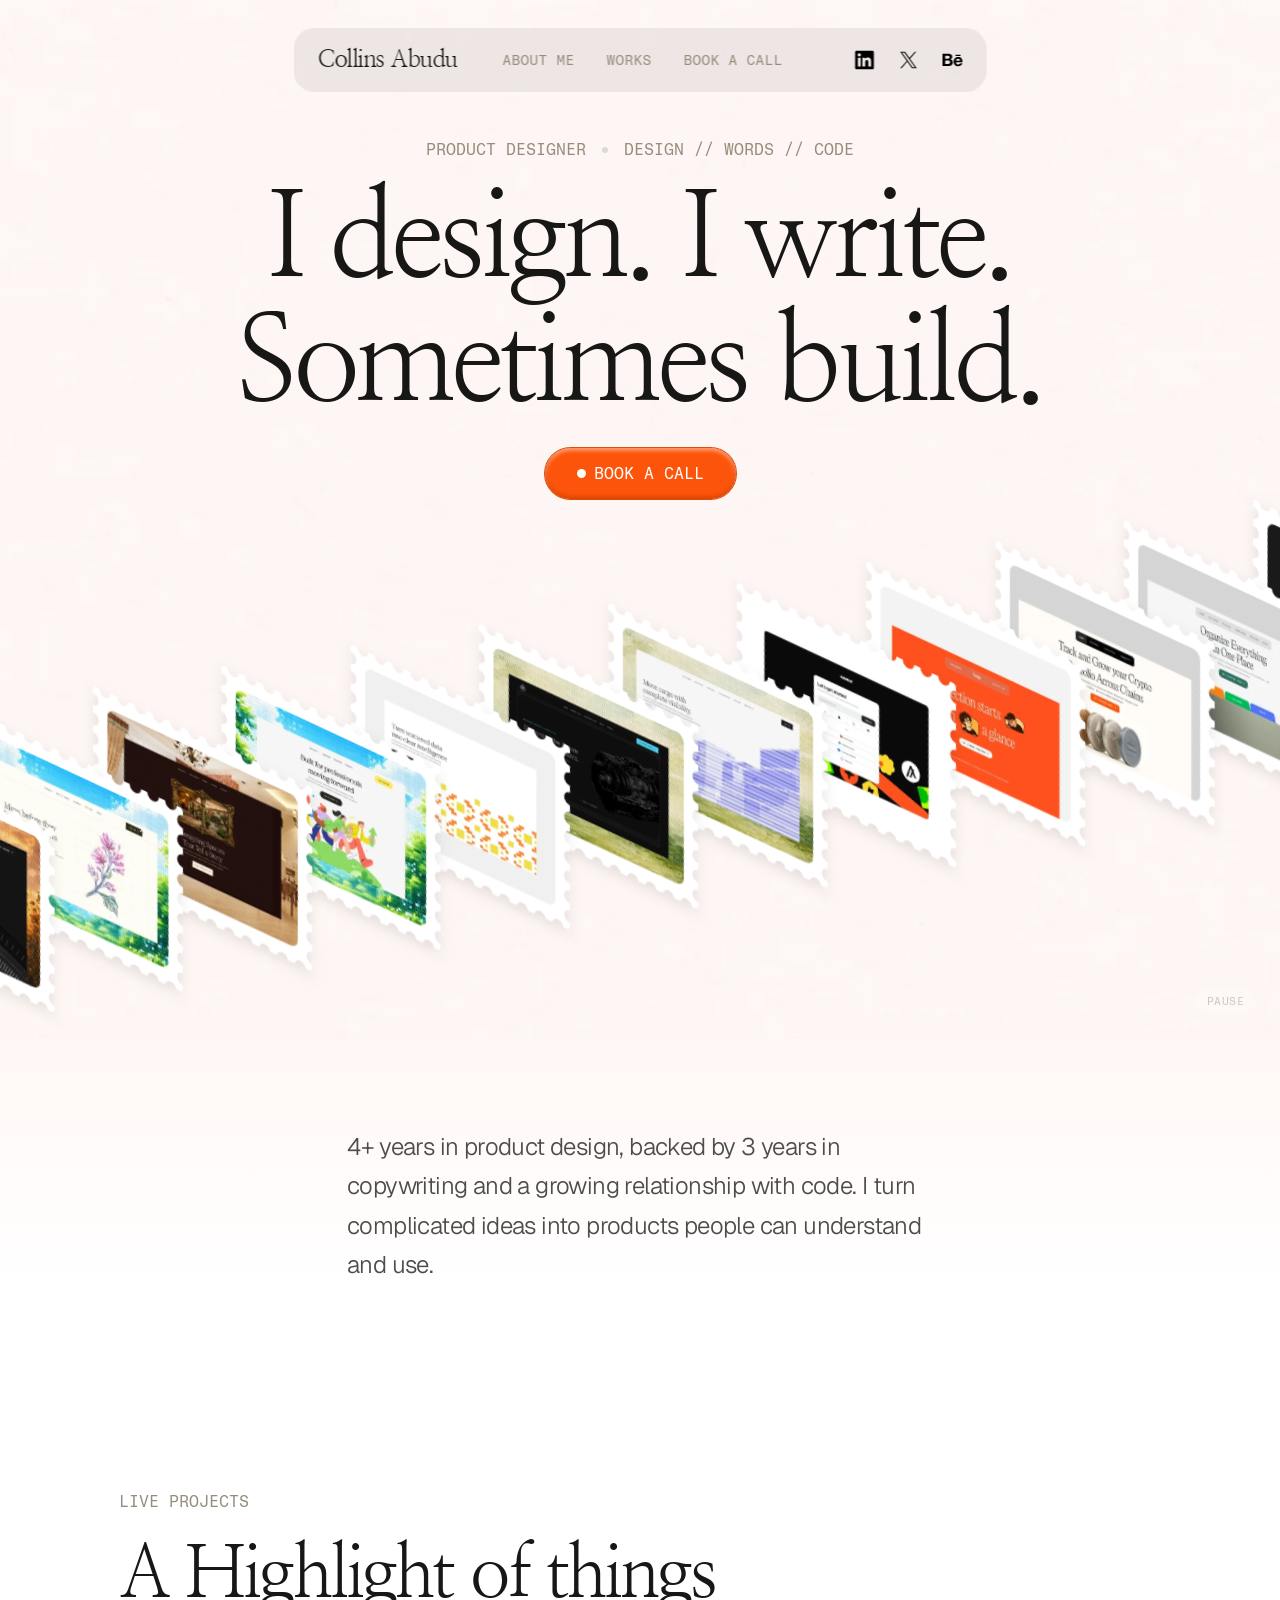
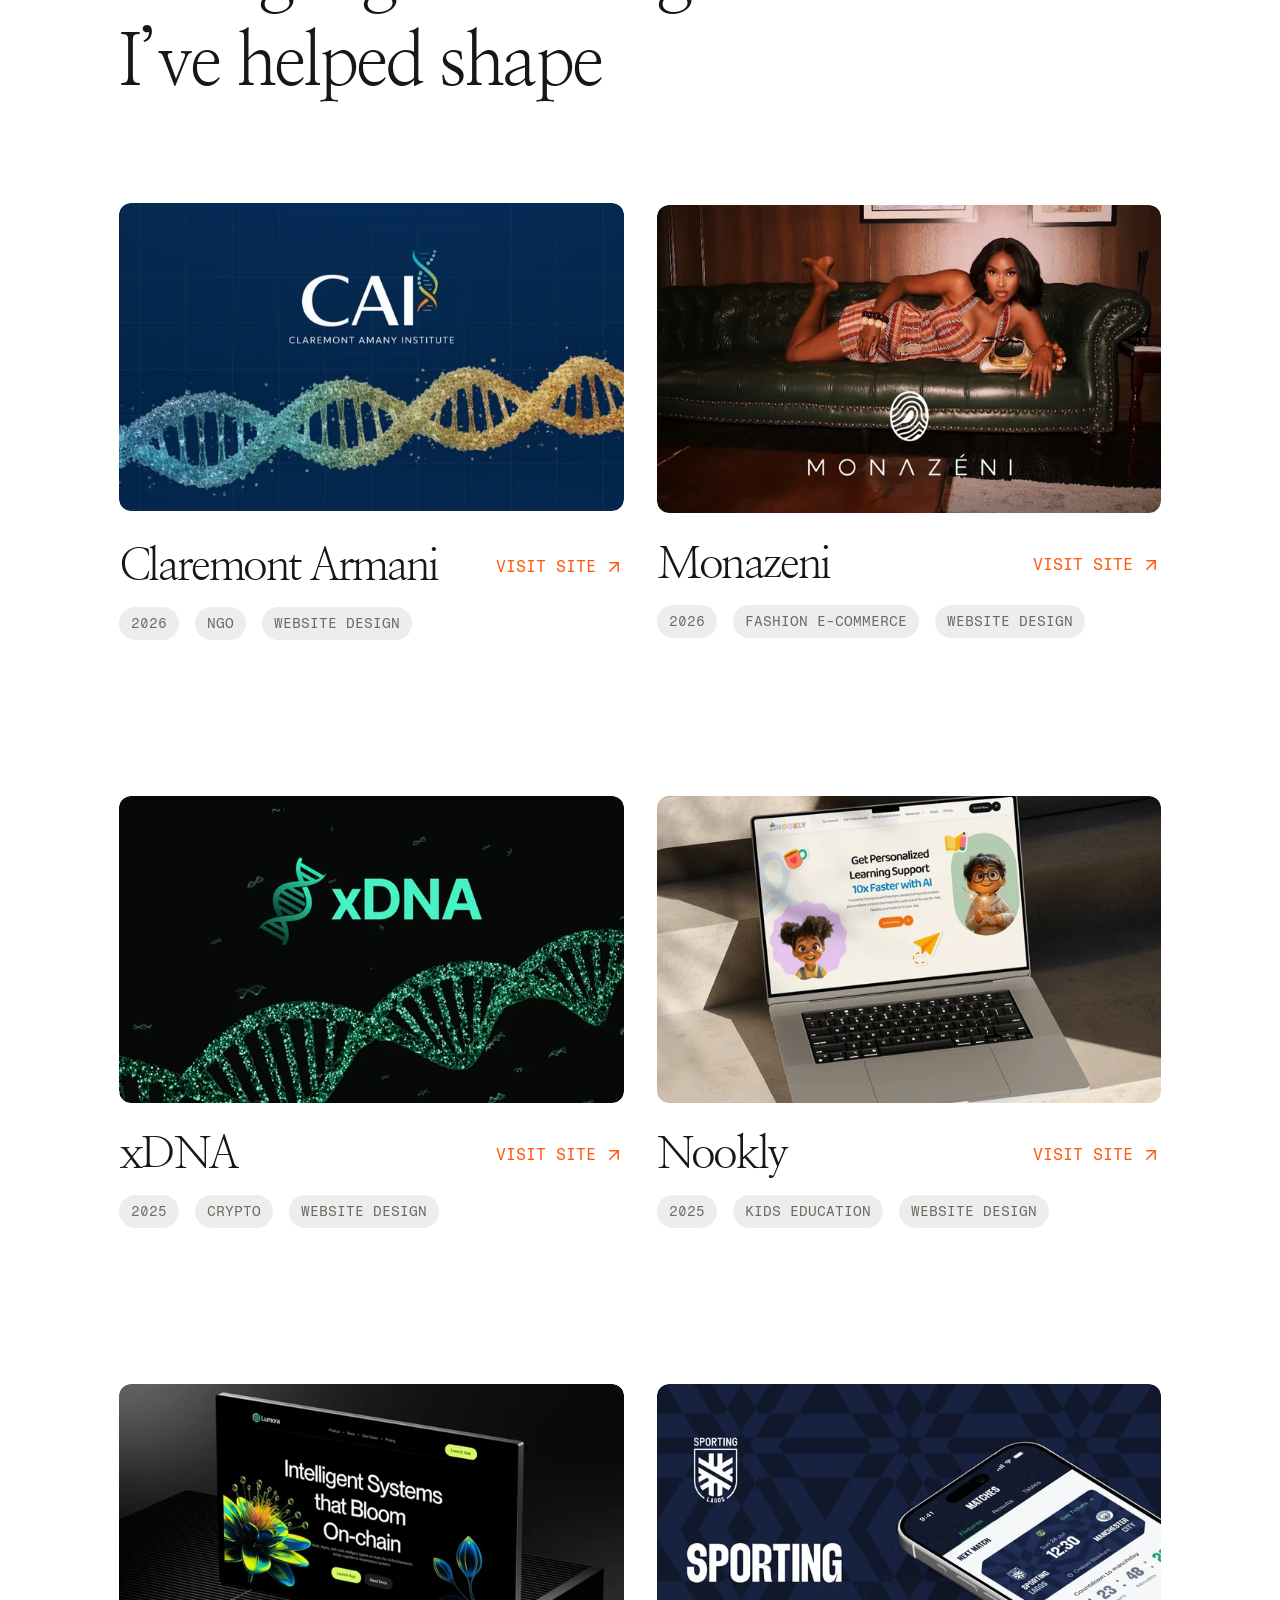
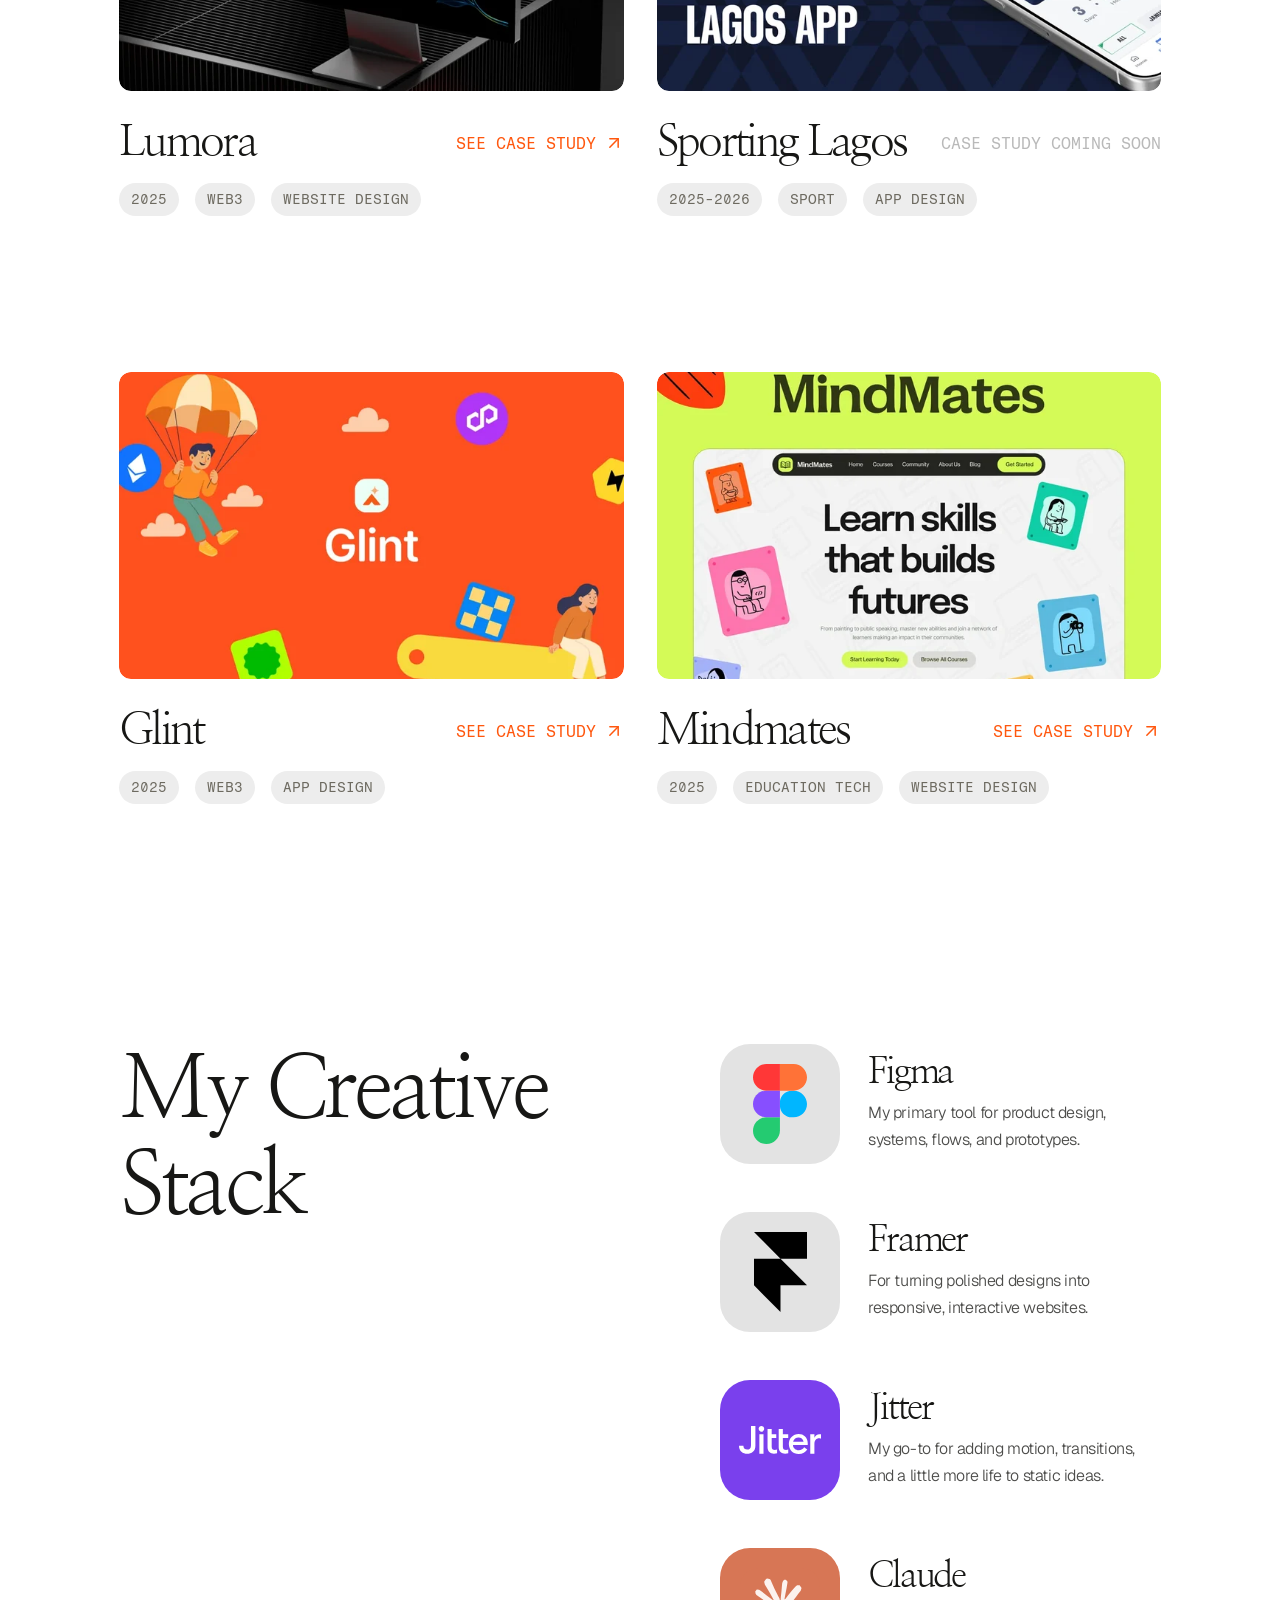
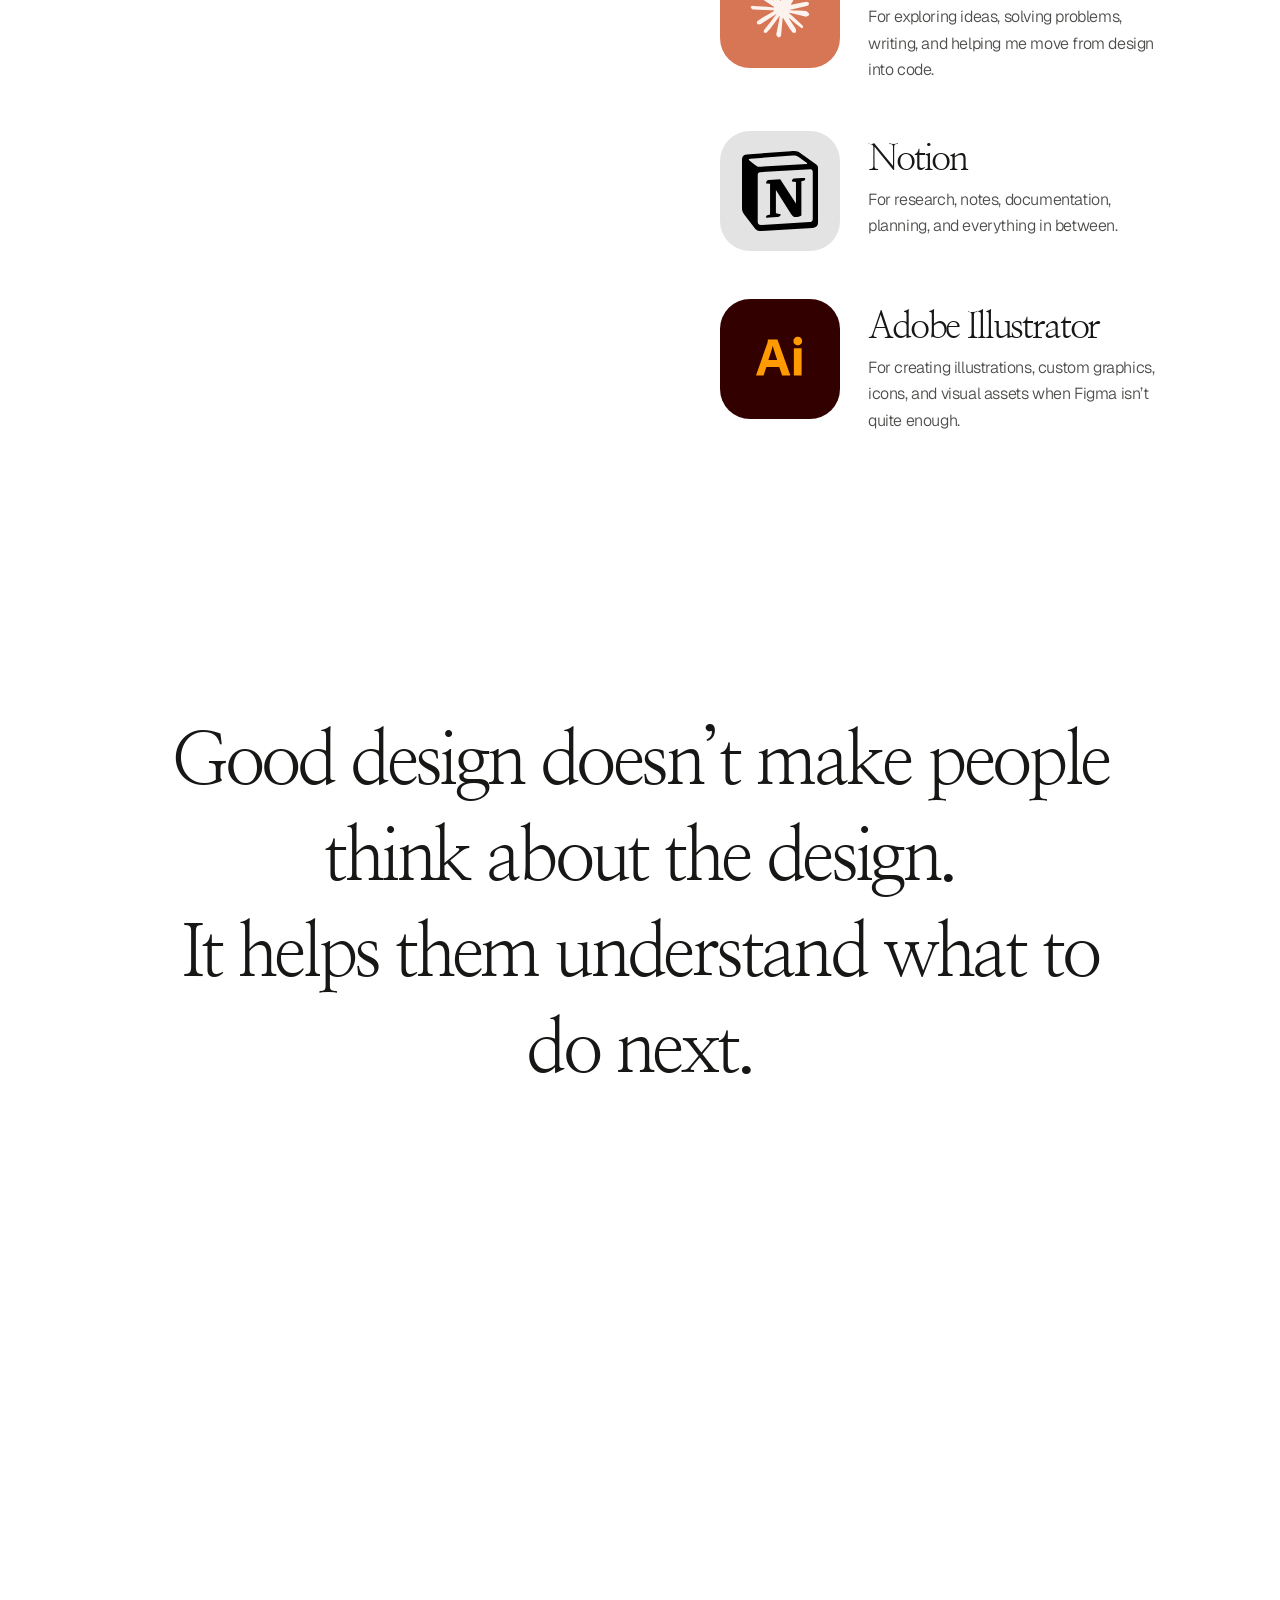
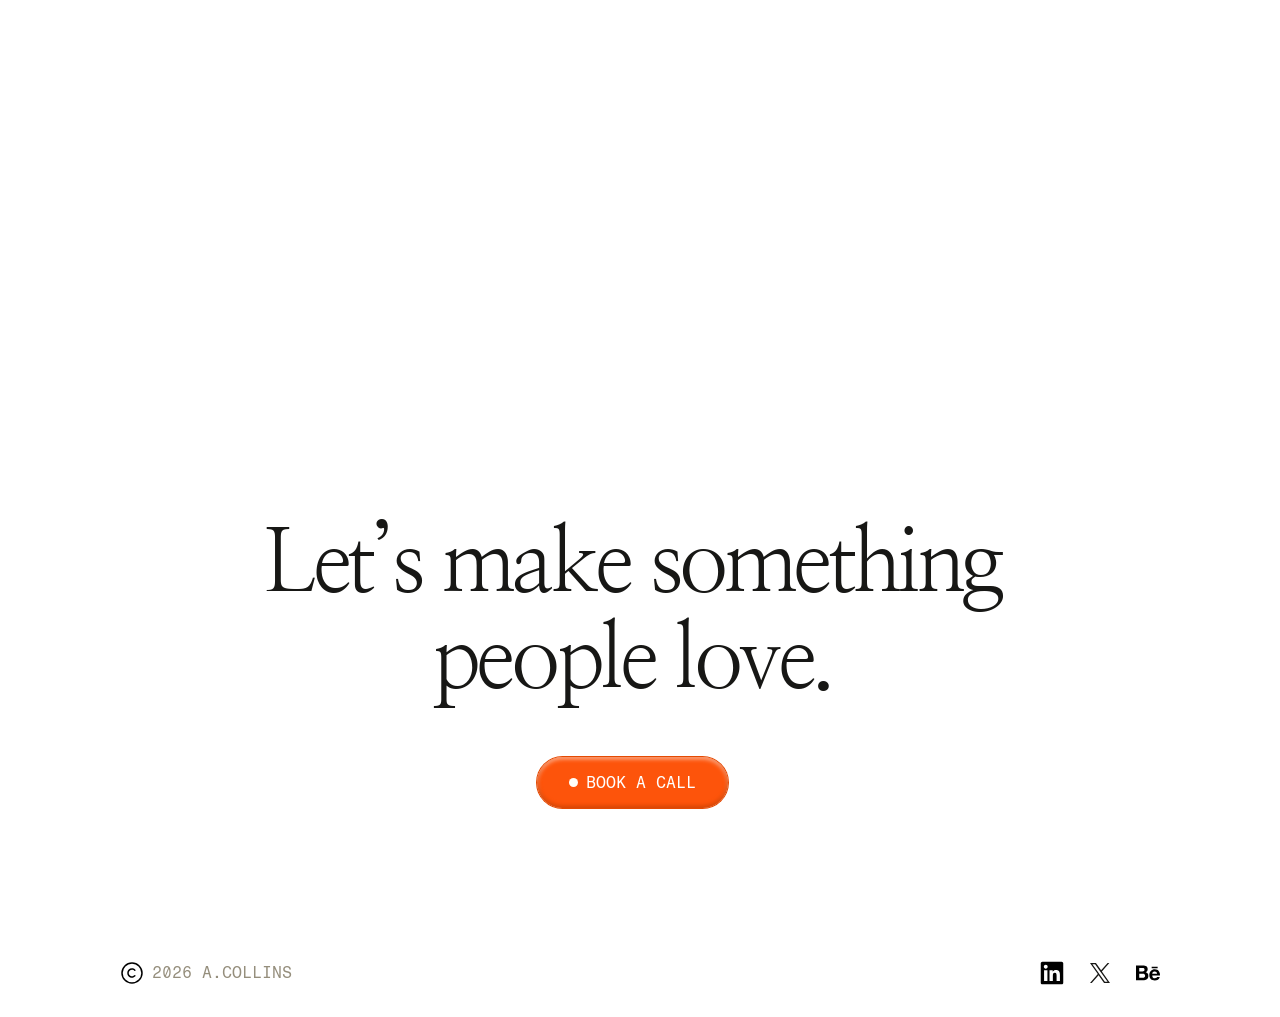
==== index.html @ 2fe9b70c "Cut mobile page weight and stop the booking modal being starved Phones were downloading desktop-reso" ====
<!DOCTYPE html>
<html lang="en">
<head>
<meta charset="UTF-8">
<meta name="viewport" content="width=device-width, initial-scale=1.0">
<title>Collins Abudu — Product Designer</title>
<link rel="preconnect" href="https://fonts.googleapis.com">
<link rel="preconnect" href="https://fonts.gstatic.com" crossorigin>
<link href="https://fonts.googleapis.com/css2?family=Fragment+Mono:ital@0;1&family=Geist:wght@100..900&family=Geist+Mono:wght@400&family=Nanum+Myeongjo:wght@400;700&display=swap" rel="stylesheet">
<!-- Arms the reveals before first paint, so tagged content is never shown
     and then hidden. Without this the page simply renders fully visible. -->
<script>if(!matchMedia('(prefers-reduced-motion: reduce)').matches)document.documentElement.classList.add('js-motion');</script>
<style>
/* ============================================================
   Design tokens
   ============================================================ */
:root {
  /* Colors */
  --color-page:            #fef5f3;
  --color-ink:             #171715;
  --color-muted:           #958e7c;
  --color-accent:          #fd540b;
  --color-accent-border:   #e44a03;
  --color-accent-shade:    #cf4100;
  --color-accent-tint:     #ffb898;
  --color-dot-muted:       #d9d9d9;
  --color-dot-light:       #fffef8;
  --color-on-accent:       #ffffff;
  --color-nav-surface:     rgba(221, 214, 214, 0.5);
  --color-body:            #4c4c4a;
  --color-surface:         #ffffff;
  --color-tile-neutral:    #e3e3e3;
  --color-tile-jitter:     #7a40ed;
  --color-tile-claude:     #d77655;
  --color-tile-illustrator:#330000;
  --color-note-blue:       #acd1ec;
  --color-note-orange:     #faa823;
  --color-note-cream:      #f8ebd8;
  --color-note-ink:        #062134;
  --color-tag:             #4c4c48;
  --color-rule:            rgba(255, 255, 255, 0.3);
  --color-link:            #ff570e;
  --color-pending:         #b9b9b9;
  --color-tag-surface:     #ededed;
  --color-tag-text:        #6d6a60;
  --gradient-statement:    linear-gradient(180deg, #fff7f5 0%, #ffffff 74.052%, #ffffff 100%);

  /* Typography */
  --font-display:  "Nanum Myeongjo", "Times New Roman", serif;
  --font-mono:     "Fragment Mono", "Courier New", monospace;
  --font-editorial: "PP Editorial New", "Nanum Myeongjo", "Times New Roman", serif;
  --font-sans:     "Geist", -apple-system, "Helvetica Neue", Arial, sans-serif;
  --font-sans-mono: "Geist Mono", "Courier New", monospace;

  --fs-display:   120px;
  --fs-brand:     24px;
  --fs-lead:      24px;
  --fs-section:   88px;
  --fs-quote:     72px;
  --fs-item:      36px;
  --fs-body:      16px;
  --fs-nav:       14px;

  --lh-display:   124px;
  --lh-lead:      1.64;
  --lh-section:   96px;
  --lh-quote:     96px;
  --lh-item:      56px;
  --ls-display:   -4.8px;
  --ls-brand:     -0.48px;
  --ls-lead:      -0.6px;
  --ls-section:   -4.4px;
  --ls-quote:     -3.6px;
  --ls-item:      -2.16px;
  --ls-desc:      -0.4px;

  /* Spacing */
  --space-1:   6px;
  --space-2:   8px;
  --space-3:   16px;
  --space-4:   20px;
  --space-5:   24px;
  --space-6:   28px;
  --space-7:   32px;
  --space-8:   72px;
  --space-9:   140px;

  /* Radii */
  --radius-nav:        21px;
  --radius-pill:       44px;
  --radius-pill-inner: 41px;

  /* Shadows */
  --shadow-cta: inset 0 -2px 4px 0 var(--color-accent-shade),
                inset 0 2px 4px 0 var(--color-accent-tint);

  /* Layout */
  --frame-width: 1440px;
  --nav-pad-x: var(--space-5);
}

/* ============================================================
   Base
   ============================================================ */
*,
*::before,
*::after { box-sizing: border-box; }

html { -webkit-text-size-adjust: 100%; }

body {
  margin: 0;
  background-color: var(--color-page);
  color: var(--color-ink);
  font-family: var(--font-mono);
  -webkit-font-smoothing: antialiased;
  -moz-osx-font-smoothing: grayscale;
}

img { display: block; max-width: 100%; }

a { color: inherit; text-decoration: none; }

/* ============================================================
   Block: page
   ============================================================ */
.page {
  position: relative;
  width: 100%;
  max-width: var(--frame-width);
  margin: 0 auto;
  /* clip, not hidden: `hidden` would make this a scroll container and break
     position:sticky for the pinned notes sequence inside it. */
  overflow-x: clip;
}

/* ============================================================
   Block: navbar
   ============================================================ */
.navbar {
  position: fixed;
  top: var(--space-6);
  left: 50%;
  transform: translateX(-50%);
  z-index: 10;
  display: flex;
  align-items: center;
  justify-content: flex-end;
  gap: var(--space-8);
  width: calc(100% - 48px);
  max-width: 693px;
  min-height: 64px;
  padding: var(--space-4) var(--nav-pad-x);
  border-radius: var(--radius-nav);
  background-color: var(--color-nav-surface);
  -webkit-backdrop-filter: blur(2px);
  backdrop-filter: blur(2px);
}

/* The wrapper only groups the links and socials for the mobile panel —
   on desktop its children sit directly on the navbar's flex row. */
.navbar__menu { display: contents; }

.navbar__brand {
  position: absolute;
  top: 50%;
  left: var(--nav-pad-x);
  transform: translateY(-50%);
  font-family: var(--font-editorial);
  font-weight: 200;
  font-size: var(--fs-brand);
  line-height: 1;
  letter-spacing: var(--ls-brand);
  color: var(--color-ink);
  text-align: center;
}

.navbar__toggle {
  display: none;
  width: 40px;
  height: 40px;
  padding: 10px;
  border: 0;
  border-radius: 10px;
  background: transparent;
  cursor: pointer;
}

.navbar__toggle-bar {
  display: block;
  width: 20px;
  height: 1.5px;
  margin: 0 auto;
  background-color: var(--color-ink);
  transition: transform 0.3s ease, opacity 0.3s ease;
}

.navbar__toggle-bar + .navbar__toggle-bar { margin-top: 5px; }

.navbar__toggle[aria-expanded="true"] .navbar__toggle-bar:nth-child(1) {
  transform: translateY(6.5px) rotate(45deg);
}
.navbar__toggle[aria-expanded="true"] .navbar__toggle-bar:nth-child(2) {
  opacity: 0;
}
.navbar__toggle[aria-expanded="true"] .navbar__toggle-bar:nth-child(3) {
  transform: translateY(-6.5px) rotate(-45deg);
}

.navbar__nav {
  display: flex;
  align-items: center;
  gap: var(--space-7);
}

.navbar__link {
  font-family: var(--font-mono);
  font-weight: 400;
  font-size: var(--fs-nav);
  line-height: normal;
  color: var(--color-muted);
  white-space: nowrap;
}

.navbar__social {
  display: flex;
  align-items: center;
  gap: var(--space-5);
}

.navbar__social-icon {
  width: 20px;
  height: 20px;
}

/* ============================================================
   Block: hero
   ============================================================ */
.hero {
  position: relative;
  display: flex;
  flex-direction: column;
  align-items: center;
  padding: var(--space-9) 0 7px;
  overflow: hidden;
}

.hero__backdrop {
  position: absolute;
  inset: 0;
  width: 100%;
  height: 100%;
  object-fit: cover;
  pointer-events: none;
  user-select: none;
}

.hero__content {
  position: relative;
  z-index: 1;
  display: flex;
  flex-direction: column;
  align-items: center;
  gap: var(--space-4);
  width: 100%;
}

.hero__intro {
  display: flex;
  flex-direction: column;
  align-items: center;
  gap: var(--space-4);
  width: 100%;
}

.hero__eyebrow {
  display: flex;
  align-items: center;
  justify-content: center;
  gap: var(--space-3);
  width: 100%;
}

.hero__eyebrow-text {
  font-family: var(--font-mono);
  font-weight: 400;
  font-size: var(--fs-body);
  line-height: normal;
  color: var(--color-muted);
  white-space: nowrap;
}

.hero__eyebrow-dot {
  flex-shrink: 0;
  width: var(--space-1);
  height: var(--space-1);
  border-radius: 50%;
  background-color: var(--color-dot-muted);
}

.hero__title {
  margin: 0;
  max-width: 1036px;
  width: 100%;
  font-family: var(--font-display);
  font-weight: 400;
  font-size: var(--fs-display);
  line-height: var(--lh-display);
  letter-spacing: var(--ls-display);
  color: var(--color-ink);
  text-align: center;
}

/* ============================================================
   Block: cta
   ============================================================ */
/* Figma draws the stroke inside the frame bounds, so an inset ring is used
   instead of a border, which would add 2px to the button's width and height. */
.cta {
  display: inline-flex;
  flex-direction: column;
  align-items: flex-start;
  padding: 1px;
  border-radius: var(--radius-pill);
  box-shadow: inset 0 0 0 1px var(--color-accent-border);
}

.cta__inner {
  position: relative;
  display: flex;
  align-items: center;
  justify-content: center;
  gap: var(--space-2);
  padding: var(--space-3) var(--space-7);
  border-radius: var(--radius-pill-inner);
  background-color: var(--color-accent);
  box-shadow: var(--shadow-cta);
}

.cta__dot {
  flex-shrink: 0;
  width: 9px;
  height: 9px;
  border-radius: 50%;
  background-color: var(--color-dot-light);
}

.cta__label {
  font-family: var(--font-mono);
  font-weight: 400;
  font-size: var(--fs-body);
  line-height: normal;
  color: var(--color-on-accent);
  white-space: nowrap;
}

/* ============================================================
   Block: reel (angled infinite artwork carousel)

   Transforms are split across nested elements so they never overwrite
   one another: stage holds the row angle, track holds the scroll
   position, item holds the resting perspective, art holds hover.
   ============================================================ */
/* Sized in container units so the row keeps the same proportions at every
   width, the way the collage it replaces did. The height covers the item,
   the vertical spread the row angle adds, and the hover lift. */
.reel {
  --reel-w: 18.9cqw;      /* stamp width */
  --reel-pitch: 10.2cqw;  /* step between items: 0.597 of rendered width, as in the design */

  /* Row axis and item pose are measured from the Figma collage, and are
     deliberately opposed: the row climbs to the right while each item's
     surface slants down to the right. */
  --reel-tilt: -9.14deg;  /* row axis: mean step 149.22 x -24.00 */
  --reel-slant: 25.02deg; /* item rotation, from the Figma transform */
  --reel-skew: 25.02deg;
  --reel-squash: 0.91;
  --reel-lift: 1.67cqw;
  --reel-headroom: 4.9cqw;

  container-type: inline-size;
  position: relative;
  z-index: 1;
  width: 100%;
  /* The row fills its 41.56cqw band exactly, as in the design, so the box is
     extended upward into the empty gap above and pulled back by the same
     amount. That buys headroom for the hover lift without moving the row,
     changing the hero's height, or clipping the artwork. */
  height: calc(41.56cqw + var(--reel-headroom));
  margin-top: calc(-1 * var(--reel-headroom));
  overflow: hidden;
  /* That negative margin pulls the reel's box up over the CTA above it.
     The extended strip is empty, so the reel itself must not swallow
     clicks — only the cards and the pause control take pointer events. */
  pointer-events: none;
}

.reel__item,
.reel__toggle { pointer-events: auto; }

.reel__stage {
  position: absolute;
  top: 50%;
  left: 0;
  width: 100%;
  /* Biased up a little: the hover lift only travels upward, so the spare
     room is worth more above the row than below it. */
  transform: translateY(calc(-50% + 1.9cqw)) rotate(var(--reel-tilt));
}

.reel__track {
  display: flex;
  align-items: center;
  width: max-content;
  will-change: transform;
}

/* The item is the untransformed hover target and layout box, so the pose
   below never fights the track's movement or the row's angle. */
.reel__item {
  flex: none;
  width: var(--reel-w);
  margin-right: calc(var(--reel-pitch) - var(--reel-w));
}

/* Cards sit on a shelf viewed at an angle: the lower-left card is nearest,
   each one further up-right sits behind it. Painting order runs the opposite
   way to DOM order, so the depth is assigned as descending z-index in
   layout() — including on the cloned sequences, which keeps the order
   correct across the loop boundary. Hover must not disturb it. */

.reel__art {
  /* The row's angle is cancelled first, so the item's own slant is applied
     in screen space and stays independent of the row's direction. */
  --art-pose:
    rotate(calc(var(--reel-slant) - var(--reel-tilt)))
    skewX(var(--reel-skew))
    scaleY(var(--reel-squash));

  position: relative;
  width: 100%;
  aspect-ratio: 420 / 318;
  transform: var(--art-pose);
  /* drop-shadow, not box-shadow: it follows the stamp's scalloped alpha
     instead of boxing it off. The offset is given in the card's own space,
     which the pose maps to very nearly straight down on screen. */
  filter: drop-shadow(0 5px 7px rgba(23, 23, 21, 0.11));
  transition: transform 300ms cubic-bezier(0.22, 0.61, 0.36, 1);
}

/* Hover raises the card straight out of its slot: vertical translation only,
   applied outside the pose so size and angle are untouched. The vector is
   pre-rotated by the row angle (sin/cos of 9.14 degrees) so "up" is screen-up
   rather than diagonally along the card's own axis. */
.reel__item:hover .reel__art {
  transform:
    translate(calc(var(--reel-lift) * 0.1588), calc(var(--reel-lift) * -0.9873))
    var(--art-pose);
}

.reel__frame {
  position: absolute;
  inset: 0;
  width: 100%;
  height: 100%;
}

.reel__photo {
  position: absolute;
  left: 6.667%;    /* 28 / 420 */
  top: 8.805%;     /* 28 / 318 */
  width: 86.667%;  /* 364 / 420 */
  height: 82.390%; /* 262 / 318 */
  object-fit: cover;
  border-radius: 8px;
}

.reel__toggle {
  position: absolute;
  right: 24px;
  bottom: 18px;
  z-index: 3;
  padding: 6px 12px;
  border: 0;
  border-radius: var(--radius-pill);
  background-color: rgba(255, 255, 255, 0.55);
  -webkit-backdrop-filter: blur(4px);
  backdrop-filter: blur(4px);
  font-family: var(--font-mono);
  font-size: 11px;
  letter-spacing: 0.04em;
  color: var(--color-muted);
  cursor: pointer;
  opacity: 0.45;
  transition: opacity 200ms ease;
}

.reel__toggle:hover,
.reel__toggle:focus-visible { opacity: 1; }

@media (prefers-reduced-motion: reduce) {
  .reel__art { transition: none; }
  .reel__toggle { display: none; }
}

/* ============================================================
   Block: statement
   ============================================================ */
.statement {
  display: flex;
  align-items: center;
  justify-content: center;
  padding: 88px 120px;
  background: var(--gradient-statement);
}

.statement__text {
  margin: 0;
  flex: 1 0 0;
  min-width: 0;
  max-width: 586px;
  font-family: var(--font-sans);
  font-weight: 325;
  font-size: var(--fs-lead);
  line-height: var(--lh-lead);
  letter-spacing: var(--ls-lead);
  color: var(--color-body);
}

/* ============================================================
   Block: projects
   ============================================================ */
.projects {
  display: flex;
  flex-direction: column;
  align-items: flex-start;
  gap: 96px;
  padding: 120px 119px;
  background-color: var(--color-surface);
}

.projects__header {
  display: flex;
  flex-direction: column;
  align-items: flex-start;
  gap: 20px;
  width: 100%;
}

.projects__eyebrow {
  margin: 0;
  font-family: var(--font-mono);
  font-weight: 400;
  font-size: 16px;
  line-height: normal;
  color: var(--color-muted);
}

.projects__title {
  width: 617px;
  max-width: 100%;
  margin: 0;
  font-family: var(--font-display);
  font-weight: 400;
  font-size: 72px;
  line-height: 88px;
  letter-spacing: -2.88px;
  color: var(--color-ink);
}

.projects__grid {
  display: flex;
  flex-direction: column;
  gap: 156px;
  width: 100%;
}

.projects__row {
  display: flex;
  align-items: center;
  gap: 33px;
  width: 100%;
}

.project {
  flex: 1 0 0;
  min-width: 0;
  display: flex;
  flex-direction: column;
  align-items: flex-start;
  gap: 24px;
}

/* Figma gives the first card slightly looser spacing than the other seven. */
.project--lead { gap: 28px; }

.project__image {
  display: block;
  width: 100%;
  height: auto;
  aspect-ratio: 584.5 / 356;
  object-fit: cover;
  border-radius: 12px;
}

.project__info {
  display: flex;
  flex-direction: column;
  gap: 12px;
  width: 100%;
}

.project__heading {
  display: flex;
  align-items: center;
  gap: 8px;
  width: 100%;
}

.project--lead .project__heading { gap: 12px; }

.project__name {
  flex: 1 0 0;
  min-width: 0;
  margin: 0;
  font-family: var(--font-display);
  font-weight: 400;
  font-size: 44px;
  line-height: 56px;
  letter-spacing: -2.64px;
  color: var(--color-ink);
}

.project__link {
  flex-shrink: 0;
  display: flex;
  align-items: center;
  gap: 8px;
  font-family: var(--font-mono);
  font-weight: 400;
  font-size: 16px;
  line-height: normal;
  color: var(--color-link);
  text-decoration: none;
  white-space: nowrap;
}

.project__link--pending { color: var(--color-pending); }

.project__arrow {
  width: 20px;
  height: 20px;
}

.project__tags {
  display: flex;
  align-items: center;
  flex-wrap: wrap;
  gap: 16px;
  margin: 0;
  padding: 0;
  list-style: none;
}

.project__tag {
  display: flex;
  align-items: center;
  justify-content: center;
  padding: 8px 12px;
  border-radius: 30px;
  background-color: var(--color-tag-surface);
  font-family: var(--font-mono);
  font-weight: 400;
  font-size: var(--fs-nav);
  line-height: normal;
  color: var(--color-tag-text);
  white-space: nowrap;
}

/* ============================================================
   Block: stack
   ============================================================ */
.stack {
  --tile-size: 120px;
  --icon-scale: 1;
  display: flex;
  align-items: flex-start;
  gap: 160px;
  padding: 120px;
  background-color: var(--color-surface);
}

.stack__heading {
  flex: 1 0 0;
  min-width: 0;
  margin: 0;
  font-family: var(--font-display);
  font-weight: 400;
  font-size: var(--fs-section);
  line-height: var(--lh-section);
  letter-spacing: var(--ls-section);
  color: var(--color-ink);
}

.stack__list {
  flex: 1 0 0;
  min-width: 0;
  max-width: 464px;
  display: flex;
  flex-direction: column;
  align-items: flex-start;
  gap: 48px;
  margin: 0;
  padding: 0;
  list-style: none;
}

.stack__item {
  display: flex;
  align-items: flex-start;
  gap: 28px;
  width: 100%;
}

.stack__tile {
  flex-shrink: 0;
  display: flex;
  align-items: center;
  justify-content: center;
  width: var(--tile-size);
  height: var(--tile-size);
  border-radius: 30px;
  overflow: hidden;
}

.stack__tile--neutral     { background-color: var(--color-tile-neutral); }
.stack__tile--jitter      { background-color: var(--color-tile-jitter); }
.stack__tile--claude      { background-color: var(--color-tile-claude); }
.stack__tile--illustrator { background-color: var(--color-tile-illustrator); }

.stack__icon--figma       { width: calc(54px * var(--icon-scale)); height: calc(80px * var(--icon-scale)); }
.stack__icon--framer      { width: calc(53px * var(--icon-scale)); height: calc(80px * var(--icon-scale)); }
.stack__icon--jitter      { width: calc(82px * var(--icon-scale)); height: calc(28px * var(--icon-scale)); }
.stack__icon--claude      { width: calc(80px * var(--icon-scale)); height: calc(80px * var(--icon-scale)); }
.stack__icon--notion      { width: calc(76px * var(--icon-scale)); height: calc(80px * var(--icon-scale)); }
.stack__icon--illustrator { width: calc(83px * var(--icon-scale)); height: calc(80px * var(--icon-scale)); }

.stack__body {
  flex: 1 0 0;
  min-width: 0;
  display: flex;
  flex-direction: column;
  align-items: flex-start;
}

.stack__name {
  margin: 0;
  width: 100%;
  font-family: var(--font-display);
  font-weight: 400;
  font-size: var(--fs-item);
  line-height: var(--lh-item);
  letter-spacing: var(--ls-item);
  color: var(--color-ink);
}

.stack__desc {
  margin: 0;
  width: 100%;
  font-family: var(--font-sans);
  font-weight: 325;
  font-size: var(--fs-body);
  line-height: var(--lh-lead);
  letter-spacing: var(--ls-desc);
  color: var(--color-body);
}

/* ============================================================
   Block: quote
   ============================================================ */
.quote {
  display: flex;
  align-items: center;
  justify-content: center;
  padding: 160px 120px;
  background-color: var(--color-surface);
}

.quote__text {
  flex: 1 0 0;
  min-width: 0;
  max-width: 990px;
  margin: 0;
  font-family: var(--font-display);
  font-weight: 400;
  font-size: var(--fs-quote);
  line-height: var(--lh-quote);
  letter-spacing: var(--ls-quote);
  color: var(--color-ink);
  text-align: center;
}

.quote__text p { margin: 0; }

/* ============================================================
   Block: notes (rotated paper collage)
   ============================================================ */
.notes {
  /* The collage is authored on a fixed frame and scaled to fit; phones use a
     different frame, so its size drives the canvas, height and pin offset. */
  --notes-w: 1440;
  --notes-h: 900;

  position: relative;
  height: calc(var(--notes-h) * 1px * var(--collage-scale, 1));
  overflow: hidden;
  background-color: var(--color-surface);
}

.notes__canvas {
  position: relative;
  width: calc(var(--notes-w) * 1px);
  height: calc(var(--notes-h) * 1px);
  transform: scale(var(--collage-scale, 1));
  transform-origin: top left;
}

/* Pinned entrance: the section becomes a scroll track and the pin holds the
   collage still while the three cards arrive. Only added by script, so
   without JS or under reduced motion the section renders as it always has. */
.notes--pinned {
  height: var(--notes-track, 260vh);
  overflow: visible;
}

.notes--pinned .notes__pin {
  position: sticky;
  top: 0;
  height: 100vh;
  overflow: hidden;
}

.notes--pinned .notes__canvas {
  position: absolute;
  left: 0;
  top: 50%;
  margin-top: calc(var(--notes-h) * -0.5px * var(--collage-scale, 1));
}

/* Scroll-linked, so these must not also carry a transition of their own. */
.notes--pinned .notes__item { transition: none; }

.notes__item {
  position: absolute;
  display: flex;
  align-items: center;
  justify-content: center;
  width: var(--bbox-w);
  height: var(--bbox-h);
}

.notes__item--about {
  --bbox-w: 453.759px;
  --bbox-h: 423.286px;
  left: calc(8.33% + 130px);
  top: 150px;
}

.notes__item--motto {
  --bbox-w: 460.564px;
  --bbox-h: 328.345px;
  right: calc(8.33% + 159.19px);
  top: 198px;
}

.notes__item--tags {
  --bbox-w: 170.249px;
  --bbox-h: 161.55px;
  left: calc(33.33% + 84px);
  bottom: 209.45px;
}

.note {
  position: relative;
  flex: none;
  transform: rotate(var(--note-rotate)) scale(var(--note-scale, 1));
}

.note--blue {
  --note-rotate: 7deg;
  width: 411px;
  height: 376px;
  background-color: var(--color-note-blue);
}

.note--orange {
  --note-rotate: -10deg;
  width: 422px;
  height: 259px;
  background-color: var(--color-note-orange);
}

.note--cream {
  --note-rotate: 11deg;
  width: 147px;
  height: 136px;
  overflow: hidden;
  background-color: var(--color-note-cream);
}

.note__tear {
  position: absolute;
  left: 0;
  top: 299px;
  width: 411px;
  height: 103px;
}

.note__fold {
  position: absolute;
  left: 369px;
  top: 0;
  width: 42px;
}

.note__fold--back  { height: 35.5px; }
.note__fold--front { height: 27px; }

.note__body {
  position: absolute;
  left: 28px;
  top: 176px;
  transform: translateY(-50%);
  width: 355px;
  margin: 0;
  font-family: var(--font-sans-mono);
  font-weight: 400;
  font-size: 20px;
  line-height: 40px;
  letter-spacing: -0.6px;
  text-transform: lowercase;
  color: var(--color-note-ink);
}

.note__spiral {
  position: absolute;
  left: 24px;
  top: 0;
  display: flex;
  align-items: center;
  gap: 30px;
}

.note__ring {
  width: 28px;
  height: 30px;
}

.note__lines {
  position: absolute;
  left: 24px;
  top: 64px;
  width: 374px;
  display: flex;
  flex-direction: column;
  gap: 12px;
}

.note__line {
  display: flex;
  align-items: center;
  width: 100%;
  margin: 0;
  padding: 2px 0;
  border-bottom: 1.5px solid var(--color-rule);
  font-family: var(--font-display);
  font-weight: 400;
  font-size: 32px;
  line-height: 56px;
  letter-spacing: -0.96px;
  color: var(--color-on-accent);
  white-space: nowrap;
}

.note__tags {
  position: absolute;
  left: 16px;
  top: 16px;
  width: 97px;
  display: flex;
  flex-direction: column;
  gap: 12px;
  margin: 0;
  padding: 0;
  list-style: none;
}

.note__tag {
  display: flex;
  align-items: center;
  gap: 12px;
  font-family: var(--font-mono);
  font-weight: 400;
  font-size: var(--fs-nav);
  line-height: normal;
  color: var(--color-tag);
  white-space: nowrap;
}

.note__bullet {
  flex-shrink: 0;
  width: 7px;
  height: 7px;
  background-color: var(--color-ink);
}

/* ============================================================
   Block: closing
   ============================================================ */
.closing {
  display: flex;
  justify-content: center;
  padding: 120px 24px;
  background-color: var(--color-surface);
}

/* Figma left-aligns this block inside 322px padding rather than centring it,
   which sits it 8px left of the frame's midline; the right margin reproduces
   that offset without pinning the block to a 1440px-only padding value. */
.closing__inner {
  flex: 0 1 780px;
  min-width: 0;
  margin-right: 16px;
  display: flex;
  flex-direction: column;
  align-items: center;
  gap: 46px;
}

.closing__title {
  margin: 0;
  width: 100%;
  font-family: var(--font-display);
  font-weight: 400;
  font-size: var(--fs-section);
  line-height: var(--lh-section);
  letter-spacing: var(--ls-section);
  color: var(--color-ink);
  text-align: center;
}

/* ============================================================
   Block: footer
   ============================================================ */
.footer {
  display: flex;
  align-items: center;
  justify-content: space-between;
  padding: 32px 120px;
  background-color: var(--color-surface);
}

.footer__credit {
  display: flex;
  align-items: center;
  gap: 8px;
}

.footer__mark {
  flex-shrink: 0;
  width: 24px;
  height: 24px;
}

/* Figma ships the mark at two sizes with the same 1.5px stroke, so the
   smaller one is its own file rather than the large one scaled down. */
.footer__mark--sm { display: none; }

.footer__text {
  margin: 0;
  font-family: var(--font-mono);
  font-weight: 400;
  font-size: 16px;
  line-height: normal;
  text-transform: uppercase;
  color: var(--color-muted);
  white-space: nowrap;
}

.footer__social {
  display: flex;
  align-items: center;
  gap: 24px;
}

.footer__icon {
  width: 24px;
  height: 24px;
}

/* ============================================================
   Motion

   Reveals are armed by the `js-motion` class, which is only set when
   scripting is available and reduced motion is not requested — so the page
   is fully visible and static in either of those cases.
   ============================================================ */
@media (prefers-reduced-motion: no-preference) {
  html { scroll-behavior: smooth; }
}

.js-motion [data-reveal] {
  opacity: 0;
  transform: translateY(14px);
  transition:
    opacity 640ms cubic-bezier(0.22, 0.61, 0.36, 1) var(--reveal-delay, 0ms),
    transform 640ms cubic-bezier(0.22, 0.61, 0.36, 1) var(--reveal-delay, 0ms);
}

.js-motion [data-reveal].is-revealed {
  opacity: 1;
  transform: none;
}

/* Hover polish — all restrained, all reversible. */
.navbar__link,
.project__link { transition: color 200ms ease; }

.navbar__link:hover { color: var(--color-ink); }

.navbar__social a,
.footer__social a { transition: opacity 200ms ease; }

.navbar__social a:hover,
.footer__social a:hover { opacity: 0.6; }

.cta__inner { transition: transform 250ms ease, filter 250ms ease; }

.cta:hover .cta__inner {
  transform: translateY(-1px);
  filter: brightness(1.04);
}

.project__arrow { transition: transform 250ms cubic-bezier(0.22, 0.61, 0.36, 1); }
.project__link:hover .project__arrow { transform: translateX(3px); }

/* The wrapper clips the zoom to the card's rounded corners. */
.project__media {
  width: 100%;
  overflow: hidden;
  border-radius: 12px;
}

.project__image { transition: transform 600ms cubic-bezier(0.22, 0.61, 0.36, 1); }

.project:hover .project__image { transform: scale(1.03); }

.stack__tile { transition: transform 300ms cubic-bezier(0.22, 0.61, 0.36, 1); }
.stack__item:hover .stack__tile { transform: translateY(-3px); }

@media (prefers-reduced-motion: reduce) {
  .navbar__link,
  .project__link,
  .navbar__social a,
  .footer__social a,
  .cta__inner,
  .project__arrow,
  .project__image,
  .stack__tile { transition: none; }

  .cta:hover .cta__inner,
  .project:hover .project__image,
  .project__link:hover .project__arrow,
  .stack__item:hover .stack__tile { transform: none; }
}

/* ============================================================
   Tablet — max-width: 1024px
   ============================================================ */
@media (max-width: 1024px) {
  :root {
    --fs-display: 76px;
    --lh-display: 80px;
    --ls-display: -3.04px;
    --space-9: 148px;
  }

  .navbar {
    flex-wrap: wrap;
    column-gap: var(--space-4);
    row-gap: 0;
    max-width: 693px;
  }

  .navbar__brand {
    top: var(--space-4);
    transform: none;
    display: flex;
    align-items: center;
    height: 40px;
    text-align: left;
  }

  .navbar__toggle {
    display: block;
    order: 2;
  }

  .navbar__menu {
    order: 3;
    display: flex;
    flex-direction: column;
    align-items: center;
    gap: var(--space-4);
    width: 100%;
    max-height: 0;
    overflow: hidden;
    opacity: 0;
    visibility: hidden;
    transition: max-height 0.35s ease, opacity 0.25s ease,
                margin-top 0.35s ease, visibility 0s linear 0.35s;
  }

  .navbar__menu.is-open {
    max-height: 320px;
    margin-top: var(--space-4);
    opacity: 1;
    visibility: visible;
    transition: max-height 0.35s ease, opacity 0.25s ease 0.05s,
                margin-top 0.35s ease, visibility 0s linear 0s;
  }

  .navbar__nav {
    flex-direction: column;
    gap: var(--space-3);
  }

  .navbar__social {
    justify-content: center;
  }

  .statement { padding: 72px 64px; }

  .projects {
    gap: 64px;
    padding: 88px 64px;
  }

  .projects__title {
    font-size: 48px;
    line-height: 60px;
    letter-spacing: -1.92px;
  }

  .projects__grid { gap: 96px; }

  .projects__row { gap: 24px; }

  .project__name {
    font-size: 30px;
    line-height: 40px;
    letter-spacing: -1.8px;
  }

  .project__link { font-size: 14px; }

  .project__tags { gap: 12px; }

  .stack {
    gap: 64px;
    padding: 88px 64px;
  }

  .stack__heading {
    font-size: 56px;
    line-height: 64px;
    letter-spacing: -2.8px;
  }

  .quote { padding: 120px 64px; }

  .quote__text {
    font-size: 48px;
    line-height: 64px;
    letter-spacing: -2.4px;
  }

  .closing {
    padding: 88px 64px;
  }

  .closing__inner {
    margin-right: 0;
    gap: 40px;
  }

  .closing__title {
    font-size: 56px;
    line-height: 64px;
    letter-spacing: -2.8px;
  }

  .footer { padding: 32px 64px; }
}

/* ============================================================
   Mobile — max-width: 768px
   ============================================================ */
@media (max-width: 768px) {
  :root {
    --fs-display: 44px;
    --lh-display: 46px;
    --ls-display: -1.76px;
    --fs-body: 12px;
    --fs-brand: 20px;
    --space-9: 148px;
    --space-3: 10px;
    --space-7: 24px;
    --nav-pad-x: 20px;
  }

  .navbar {
    width: calc(100% - 32px);
  }

  .hero__eyebrow {
    flex-wrap: wrap;
    padding: 0 20px;
  }

  .hero__title { padding: 0 16px; }

  .cta__inner { padding: 14px var(--space-7); }

  .statement { padding: 56px 24px; }

  .statement__text { font-size: 18px; letter-spacing: -0.45px; }

  /* Phones get proportionally larger, tighter items so the artwork stays
     readable instead of the whole row shrinking as one. */
  .reel {
    --reel-w: 44cqw;
    --reel-pitch: 25cqw;
    --reel-lift: 3.6cqw;
    --reel-headroom: 6cqw;
    height: calc(76cqw + var(--reel-headroom));
  }

  .reel__toggle {
    right: 16px;
    bottom: 12px;
  }

  .projects {
    gap: 48px;
    padding: 72px 24px;
  }

  .projects__title {
    font-size: 36px;
    line-height: 44px;
    letter-spacing: -1.44px;
  }

  .projects__grid { gap: 56px; }

  .projects__row {
    flex-direction: column;
    align-items: stretch;
    gap: 56px;
  }

  .project__heading,
  .project--lead .project__heading {
    gap: 12px;
  }

  .project__name {
    font-size: 26px;
    line-height: 34px;
    letter-spacing: -1.56px;
  }

  .project__link { font-size: 13px; }

  .project__tags { gap: 10px; }

  .project__tag {
    padding: 6px 10px;
    font-size: 12px;
  }

  .stack {
    --tile-size: 88px;
    --icon-scale: 0.733;
    flex-direction: column;
    gap: 40px;
    padding: 56px 24px;
  }

  .stack__heading {
    font-size: 40px;
    line-height: 44px;
    letter-spacing: -2px;
  }

  .stack__list {
    max-width: none;
    gap: 32px;
  }

  .stack__item { gap: 20px; }

  .stack__tile { border-radius: 22px; }

  .stack__name {
    font-size: 26px;
    line-height: 40px;
    letter-spacing: -1.56px;
  }

  .quote { padding: 72px 24px; }

  .quote__text {
    font-size: 30px;
    line-height: 40px;
    letter-spacing: -1.5px;
  }

  /* Phone arrangement: orange above, blue overlapping it, tags card lower
     right. Same pinned entrance as desktop, different resting frame. */
  .notes {
    --notes-w: 390;
    --notes-h: 720;
  }

  .notes__item--motto {
    --bbox-w: 340.448px;
    --bbox-h: 207.728px;
    --note-scale: 0.7725;
    left: 25px;
    top: 64px;
    right: auto;
    z-index: 1;
  }

  .notes__item--about {
    --bbox-w: 331.498px;
    --bbox-h: 309.248px;
    --note-scale: 0.74;
    left: 29.25px;
    top: 234.88px;
    z-index: 2;
  }

  .notes__item--tags {
    --bbox-w: 141.729px;
    --bbox-h: 131.448px;
    --note-scale: 0.8367;
    left: 208px;
    top: 525px;
    bottom: auto;
    z-index: 3;
  }

  .note--blue   { --note-rotate: 6deg; }
  .note--orange { --note-rotate: -5deg; height: 233px; }
  .note--cream  { --note-rotate: 11deg; height: 131.5px; }

  .closing {
    padding: 72px 24px;
  }

  .closing__inner { gap: 32px; }

  .closing__title {
    font-size: 40px;
    line-height: 44px;
    letter-spacing: -2px;
  }

  /* Phone footer stacks and centres, socials above the credit line. */
  .footer {
    flex-direction: column-reverse;
    justify-content: center;
    gap: 24px;
    padding: 16px 24px 24px;
  }

  .footer__social { gap: 24px; }

  .footer__icon {
    width: 20px;
    height: 20px;
  }

  .footer__credit { gap: 8px; }

  .footer__mark--lg { display: none; }

  .footer__mark--sm {
    display: block;
    width: 18px;
    height: 18px;
  }

  .footer__text { font-size: 14px; }
}
</style>
</head>
<body>

  <header class="navbar">
    <a class="navbar__brand" href="#">Collins Abudu</a>

    <button class="navbar__toggle" type="button"
            aria-expanded="false" aria-controls="primary-menu" aria-label="Toggle navigation menu">
      <span class="navbar__toggle-bar"></span>
      <span class="navbar__toggle-bar"></span>
      <span class="navbar__toggle-bar"></span>
    </button>

    <div class="navbar__menu" id="primary-menu">
      <nav class="navbar__nav" aria-label="Primary">
        <a class="navbar__link" href="#about">ABOUT ME</a>
        <a class="navbar__link" href="#works">WORKS</a>
        <a class="navbar__link" href="#book">BOOK A CALL</a>
      </nav>

      <div class="navbar__social">
        <a href="#" aria-label="LinkedIn">
          <img class="navbar__social-icon" src="assets/icon-linkedin.svg" alt="LinkedIn" width="20" height="20">
        </a>
        <a href="#" aria-label="X">
          <img class="navbar__social-icon" src="assets/icon-x.svg" alt="X" width="20" height="20">
        </a>
        <a href="#" aria-label="Behance">
          <img class="navbar__social-icon" src="assets/icon-behance.svg" alt="Behance" width="20" height="20">
        </a>
      </div>
    </div>
  </header>

<div class="page">

  <main>
    <section class="hero">
      <img class="hero__backdrop" src="assets/bg.webp" alt="" aria-hidden="true">

      <div class="hero__content">
        <div class="hero__intro">
          <div class="hero__eyebrow">
            <span class="hero__eyebrow-text">PRODUCT DESIGNER</span>
            <span class="hero__eyebrow-dot" aria-hidden="true"></span>
            <span class="hero__eyebrow-text">DESIGN // WORDS // CODE</span>
          </div>

          <h1 class="hero__title">I design. I write.<br>Sometimes build.</h1>
        </div>

        <a class="cta" href="#book">
          <span class="cta__inner">
            <span class="cta__dot" aria-hidden="true"></span>
            <span class="cta__label">BOOK A CALL</span>
          </span>
        </a>
      </div>

      <div class="reel" role="region" aria-label="Selected interface work">
        <div class="reel__stage">
          <div class="reel__track">
            <div class="reel__item">
              <div class="reel__art">
                <img class="reel__frame" src="assets/stamp-frame.svg" alt="" aria-hidden="true">
                <img class="reel__photo" srcset="assets/carousel-01-400.webp 400w, assets/carousel-01.webp 728w" sizes="(max-width: 768px) 44vw, 22vw" src="assets/carousel-01.webp" alt="Landing page for a creative sketching workspace, with a botanical illustration" width="728" height="509">
              </div>
            </div>
            <div class="reel__item">
              <div class="reel__art">
                <img class="reel__frame" src="assets/stamp-frame.svg" alt="" aria-hidden="true">
                <img class="reel__photo" srcset="assets/carousel-02-400.webp 400w, assets/carousel-02.webp 728w" sizes="(max-width: 768px) 44vw, 22vw" src="assets/carousel-02.webp" alt="Interior design studio landing page with a gilded framed courtyard photograph" width="728" height="509">
              </div>
            </div>
            <div class="reel__item">
              <div class="reel__art">
                <img class="reel__frame" src="assets/stamp-frame.svg" alt="" aria-hidden="true">
                <img class="reel__photo" srcset="assets/carousel-03-400.webp 400w, assets/carousel-03.webp 728w" sizes="(max-width: 768px) 44vw, 22vw" src="assets/carousel-03.webp" alt="Professional services landing page with an illustrated group walking forward" width="728" height="509">
              </div>
            </div>
            <div class="reel__item">
              <div class="reel__art">
                <img class="reel__frame" src="assets/stamp-frame.svg" alt="" aria-hidden="true">
                <img class="reel__photo" srcset="assets/carousel-04-400.webp 400w, assets/carousel-04.webp 728w" sizes="(max-width: 768px) 44vw, 22vw" src="assets/carousel-04.webp" alt="Data intelligence landing page with an orange and yellow geometric pattern" width="728" height="509">
              </div>
            </div>
            <div class="reel__item">
              <div class="reel__art">
                <img class="reel__frame" src="assets/stamp-frame.svg" alt="" aria-hidden="true">
                <img class="reel__photo" srcset="assets/carousel-05-400.webp 400w, assets/carousel-05.webp 728w" sizes="(max-width: 768px) 44vw, 22vw" src="assets/carousel-05.webp" alt="Industrial systems landing page with a dark precision engine render" width="728" height="509">
              </div>
            </div>
            <div class="reel__item">
              <div class="reel__art">
                <img class="reel__frame" src="assets/stamp-frame.svg" alt="" aria-hidden="true">
                <img class="reel__photo" srcset="assets/carousel-06-400.webp 400w, assets/carousel-06.webp 728w" sizes="(max-width: 768px) 44vw, 22vw" src="assets/carousel-06.webp" alt="Logistics platform landing page with a layered cargo tracking visualisation" width="728" height="509">
              </div>
            </div>
            <div class="reel__item">
              <div class="reel__art">
                <img class="reel__frame" src="assets/stamp-frame.svg" alt="" aria-hidden="true">
                <img class="reel__photo" srcset="assets/carousel-07-400.webp 400w, assets/carousel-07.webp 728w" sizes="(max-width: 768px) 44vw, 22vw" src="assets/carousel-07.webp" alt="Web3 sign-up screen with wallet connection options on black" width="728" height="509">
              </div>
            </div>
            <div class="reel__item">
              <div class="reel__art">
                <img class="reel__frame" src="assets/stamp-frame.svg" alt="" aria-hidden="true">
                <img class="reel__photo" srcset="assets/carousel-08-400.webp 400w, assets/carousel-08.webp 728w" sizes="(max-width: 768px) 44vw, 22vw" src="assets/carousel-08.webp" alt="Design agency landing page in bright orange with character illustrations" width="728" height="509">
              </div>
            </div>
            <div class="reel__item">
              <div class="reel__art">
                <img class="reel__frame" src="assets/stamp-frame.svg" alt="" aria-hidden="true">
                <img class="reel__photo" srcset="assets/carousel-09-400.webp 400w, assets/carousel-09.webp 728w" sizes="(max-width: 768px) 44vw, 22vw" src="assets/carousel-09.webp" alt="Crypto portfolio tracker landing page with three-dimensional coin renders" width="728" height="509">
              </div>
            </div>
            <div class="reel__item">
              <div class="reel__art">
                <img class="reel__frame" src="assets/stamp-frame.svg" alt="" aria-hidden="true">
                <img class="reel__photo" srcset="assets/carousel-10-400.webp 400w, assets/carousel-10.webp 728w" sizes="(max-width: 768px) 44vw, 22vw" src="assets/carousel-10.webp" alt="Task manager landing page with a colourful file tab illustration" width="728" height="509">
              </div>
            </div>
            <div class="reel__item">
              <div class="reel__art">
                <img class="reel__frame" src="assets/stamp-frame.svg" alt="" aria-hidden="true">
                <img class="reel__photo" srcset="assets/carousel-11-400.webp 400w, assets/carousel-11.webp 728w" sizes="(max-width: 768px) 44vw, 22vw" src="assets/carousel-11.webp" alt="Automated investing landing page with a red three-dimensional vault render" width="728" height="509">
              </div>
            </div>
            <div class="reel__item">
              <div class="reel__art">
                <img class="reel__frame" src="assets/stamp-frame.svg" alt="" aria-hidden="true">
                <img class="reel__photo" srcset="assets/carousel-12-400.webp 400w, assets/carousel-12.webp 728w" sizes="(max-width: 768px) 44vw, 22vw" src="assets/carousel-12.webp" alt="Token swap interface with an AI insights panel on a dark screen" width="728" height="509">
              </div>
            </div>
            <div class="reel__item">
              <div class="reel__art">
                <img class="reel__frame" src="assets/stamp-frame.svg" alt="" aria-hidden="true">
                <img class="reel__photo" srcset="assets/carousel-13-400.webp 400w, assets/carousel-13.webp 728w" sizes="(max-width: 768px) 44vw, 22vw" src="assets/carousel-13.webp" alt="Learn-to-code platform landing page with pixel-art spacecraft artwork" width="728" height="509">
              </div>
            </div>
            <div class="reel__item">
              <div class="reel__art">
                <img class="reel__frame" src="assets/stamp-frame.svg" alt="" aria-hidden="true">
                <img class="reel__photo" srcset="assets/carousel-14-400.webp 400w, assets/carousel-14.webp 728w" sizes="(max-width: 768px) 44vw, 22vw" src="assets/carousel-14.webp" alt="Fragrance brand landing page with a collage of stamp-shaped textures" width="728" height="509">
              </div>
            </div>
            <div class="reel__item">
              <div class="reel__art">
                <img class="reel__frame" src="assets/stamp-frame.svg" alt="" aria-hidden="true">
                <img class="reel__photo" srcset="assets/carousel-15-400.webp 400w, assets/carousel-15.webp 728w" sizes="(max-width: 768px) 44vw, 22vw" src="assets/carousel-15.webp" alt="Data platform landing page with a dark precision dial interface" width="728" height="509">
              </div>
            </div>
          </div>
        </div>

        <button class="reel__toggle" type="button" aria-pressed="false" aria-label="Pause the moving artwork">PAUSE</button>
      </div>
    </section>

    <section class="statement">
      <p data-reveal class="statement__text">4+ years in product design, backed by 3 years in copywriting and a growing relationship with code. I turn complicated ideas into products people can understand and use.</p>
    </section>

    <section class="projects" id="works">
      <header class="projects__header">
        <p data-reveal class="projects__eyebrow">LIVE PROJECTS</p>
        <h2 data-reveal class="projects__title">A Highlight of things I&rsquo;ve helped shape</h2>
      </header>

      <div class="projects__grid">

        <div class="projects__row">
          <article data-reveal class="project project--lead">
            <div class="project__media">
              <img class="project__image" srcset="assets/project-claremont-684.webp 684w, assets/project-claremont.webp 1169w" sizes="(max-width: 768px) calc(100vw - 48px), (max-width: 1024px) 45vw, 585px" loading="lazy" decoding="async" src="assets/project-claremont.webp" alt="Claremont Armani website design" width="1169" height="723">
            </div>
            <div class="project__info">
              <div class="project__heading">
                <h3 class="project__name">Claremont Armani</h3>
                <a class="project__link" href="https://claremontamany.com/" target="_blank" rel="noopener noreferrer">VISIT SITE<img class="project__arrow" src="assets/icon-arrow.svg" alt="" aria-hidden="true"></a>
              </div>
              <ul class="project__tags">
                <li class="project__tag">2026</li>
                <li class="project__tag">NGO</li>
                <li class="project__tag">WEBSITE DESIGN</li>
              </ul>
            </div>
          </article>

          <article data-reveal class="project">
            <div class="project__media">
              <img class="project__image" srcset="assets/project-monazeni-684.webp 684w, assets/project-monazeni.webp 1169w" sizes="(max-width: 768px) calc(100vw - 48px), (max-width: 1024px) 45vw, 585px" loading="lazy" decoding="async" src="assets/project-monazeni.webp" alt="Monazeni website design" width="1169" height="730">
            </div>
            <div class="project__info">
              <div class="project__heading">
                <h3 class="project__name">Monazeni</h3>
                <a class="project__link" href="https://monazeni.com/" target="_blank" rel="noopener noreferrer">VISIT SITE<img class="project__arrow" src="assets/icon-arrow.svg" alt="" aria-hidden="true"></a>
              </div>
              <ul class="project__tags">
                <li class="project__tag">2026</li>
                <li class="project__tag">FASHION E-COMMERCE</li>
                <li class="project__tag">WEBSITE DESIGN</li>
              </ul>
            </div>
          </article>
        </div>

        <div class="projects__row">
          <article data-reveal class="project">
            <div class="project__media">
              <img class="project__image" srcset="assets/project-xdna-684.webp 684w, assets/project-xdna.webp 1169w" sizes="(max-width: 768px) calc(100vw - 48px), (max-width: 1024px) 45vw, 585px" loading="lazy" decoding="async" src="assets/project-xdna.webp" alt="xDNA website design" width="1169" height="730">
            </div>
            <div class="project__info">
              <div class="project__heading">
                <h3 class="project__name">xDNA</h3>
                <a class="project__link" href="https://www.xdnalabs.com/" target="_blank" rel="noopener noreferrer">VISIT SITE<img class="project__arrow" src="assets/icon-arrow.svg" alt="" aria-hidden="true"></a>
              </div>
              <ul class="project__tags">
                <li class="project__tag">2025</li>
                <li class="project__tag">CRYPTO</li>
                <li class="project__tag">WEBSITE DESIGN</li>
              </ul>
            </div>
          </article>

          <article data-reveal class="project">
            <div class="project__media">
              <img class="project__image" srcset="assets/project-nookly-684.webp 684w, assets/project-nookly.webp 1169w" sizes="(max-width: 768px) calc(100vw - 48px), (max-width: 1024px) 45vw, 585px" loading="lazy" decoding="async" src="assets/project-nookly.webp" alt="Nookly website design" width="1169" height="901">
            </div>
            <div class="project__info">
              <div class="project__heading">
                <h3 class="project__name">Nookly</h3>
                <a class="project__link" href="https://nookly.com/" target="_blank" rel="noopener noreferrer">VISIT SITE<img class="project__arrow" src="assets/icon-arrow.svg" alt="" aria-hidden="true"></a>
              </div>
              <ul class="project__tags">
                <li class="project__tag">2025</li>
                <li class="project__tag">KIDS EDUCATION</li>
                <li class="project__tag">WEBSITE DESIGN</li>
              </ul>
            </div>
          </article>
        </div>

        <div class="projects__row">
          <article data-reveal class="project">
            <div class="project__media">
              <img class="project__image" srcset="assets/project-lumora-684.webp 684w, assets/project-lumora.webp 1169w" sizes="(max-width: 768px) calc(100vw - 48px), (max-width: 1024px) 45vw, 585px" loading="lazy" decoding="async" src="assets/project-lumora.webp" alt="Lumora website design" width="1169" height="876">
            </div>
            <div class="project__info">
              <div class="project__heading">
                <h3 class="project__name">Lumora</h3>
                <a class="project__link" href="https://www.behance.net/gallery/235567531/Lumora-Where-AI-meets-Blockchain?platform=direct" target="_blank" rel="noopener noreferrer">SEE CASE STUDY<img class="project__arrow" src="assets/icon-arrow.svg" alt="" aria-hidden="true"></a>
              </div>
              <ul class="project__tags">
                <li class="project__tag">2025</li>
                <li class="project__tag">WEB3</li>
                <li class="project__tag">WEBSITE DESIGN</li>
              </ul>
            </div>
          </article>

          <article data-reveal class="project">
            <div class="project__media">
              <img class="project__image" srcset="assets/project-sporting-lagos-684.webp 684w, assets/project-sporting-lagos.webp 1169w" sizes="(max-width: 768px) calc(100vw - 48px), (max-width: 1024px) 45vw, 585px" loading="lazy" decoding="async" src="assets/project-sporting-lagos.webp" alt="Sporting Lagos app design" width="1169" height="743">
            </div>
            <div class="project__info">
              <div class="project__heading">
                <h3 class="project__name">Sporting Lagos</h3>
                <span class="project__link project__link--pending">CASE STUDY COMING SOON</span>
              </div>
              <ul class="project__tags">
                <li class="project__tag">2025-2026</li>
                <li class="project__tag">SPORT</li>
                <li class="project__tag">APP DESIGN</li>
              </ul>
            </div>
          </article>
        </div>

        <div class="projects__row">
          <article data-reveal class="project">
            <div class="project__media">
              <img class="project__image" srcset="assets/project-glint-684.webp 684w, assets/project-glint.webp 1169w" sizes="(max-width: 768px) calc(100vw - 48px), (max-width: 1024px) 45vw, 585px" loading="lazy" decoding="async" src="assets/project-glint.webp" alt="Glint app design" width="1169" height="730">
            </div>
            <div class="project__info">
              <div class="project__heading">
                <h3 class="project__name">Glint</h3>
                <a class="project__link" href="https://www.behance.net/gallery/231883305/Glint-Crypto-wallet-powered-by-chain-abstraction?platform=direct" target="_blank" rel="noopener noreferrer">SEE CASE STUDY<img class="project__arrow" src="assets/icon-arrow.svg" alt="" aria-hidden="true"></a>
              </div>
              <ul class="project__tags">
                <li class="project__tag">2025</li>
                <li class="project__tag">WEB3</li>
                <li class="project__tag">APP DESIGN</li>
              </ul>
            </div>
          </article>

          <article data-reveal class="project">
            <div class="project__media">
              <img class="project__image" srcset="assets/project-mindmates-684.webp 684w, assets/project-mindmates.webp 1169w" sizes="(max-width: 768px) calc(100vw - 48px), (max-width: 1024px) 45vw, 585px" loading="lazy" decoding="async" src="assets/project-mindmates.webp" alt="Mindmates website design" width="1169" height="893">
            </div>
            <div class="project__info">
              <div class="project__heading">
                <h3 class="project__name">Mindmates</h3>
                <a class="project__link" href="https://www.behance.net/gallery/235780519/Mindmates-New-age-education-platform-landing-page?platform=direct" target="_blank" rel="noopener noreferrer">SEE CASE STUDY<img class="project__arrow" src="assets/icon-arrow.svg" alt="" aria-hidden="true"></a>
              </div>
              <ul class="project__tags">
                <li class="project__tag">2025</li>
                <li class="project__tag">EDUCATION TECH</li>
                <li class="project__tag">WEBSITE DESIGN</li>
              </ul>
            </div>
          </article>
        </div>

      </div>
    </section>

    <section class="stack" id="stack">
      <h2 data-reveal class="stack__heading">My Creative Stack</h2>

      <ul class="stack__list">
        <li data-reveal class="stack__item">
          <span class="stack__tile stack__tile--neutral">
            <img class="stack__icon stack__icon--figma" src="assets/tool-figma.svg" alt="Figma logo" width="54" height="80">
          </span>
          <div class="stack__body">
            <h3 class="stack__name">Figma</h3>
            <p class="stack__desc">My primary tool for product design, systems, flows, and prototypes.</p>
          </div>
        </li>

        <li data-reveal class="stack__item">
          <span class="stack__tile stack__tile--neutral">
            <img class="stack__icon stack__icon--framer" src="assets/tool-framer.svg" alt="Framer logo" width="53" height="80">
          </span>
          <div class="stack__body">
            <h3 class="stack__name">Framer</h3>
            <p class="stack__desc">For turning polished designs into responsive, interactive websites.</p>
          </div>
        </li>

        <li data-reveal class="stack__item">
          <span class="stack__tile stack__tile--jitter">
            <img class="stack__icon stack__icon--jitter" src="assets/tool-jitter.svg" alt="Jitter logo" width="82" height="28">
          </span>
          <div class="stack__body">
            <h3 class="stack__name">Jitter</h3>
            <p class="stack__desc">My go-to for adding motion, transitions, and a little more life to static ideas.</p>
          </div>
        </li>

        <li data-reveal class="stack__item">
          <span class="stack__tile stack__tile--claude">
            <img class="stack__icon stack__icon--claude" src="assets/tool-claude.svg" alt="Claude logo" width="80" height="80">
          </span>
          <div class="stack__body">
            <h3 class="stack__name">Claude</h3>
            <p class="stack__desc">For exploring ideas, solving problems, writing, and helping me move from design into code.</p>
          </div>
        </li>

        <li data-reveal class="stack__item">
          <span class="stack__tile stack__tile--neutral">
            <img class="stack__icon stack__icon--notion" src="assets/tool-notion.svg" alt="Notion logo" width="76" height="80">
          </span>
          <div class="stack__body">
            <h3 class="stack__name">Notion</h3>
            <p class="stack__desc">For research, notes, documentation, planning, and everything in between.</p>
          </div>
        </li>

        <li data-reveal class="stack__item">
          <span class="stack__tile stack__tile--illustrator">
            <img class="stack__icon stack__icon--illustrator" src="assets/tool-illustrator.svg" alt="Adobe Illustrator logo" width="83" height="80">
          </span>
          <div class="stack__body">
            <h3 class="stack__name">Adobe Illustrator</h3>
            <p class="stack__desc">For creating illustrations, custom graphics, icons, and visual assets when Figma isn&rsquo;t quite enough.</p>
          </div>
        </li>
      </ul>
    </section>

    <section class="quote">
      <blockquote class="quote__text">
        <p data-reveal>Good design doesn&rsquo;t make people think about the design.</p>
        <p data-reveal>It helps them understand what to do next.</p>
      </blockquote>
    </section>

    <section class="notes">
      <div class="notes__pin">
      <div class="notes__canvas">

        <div class="notes__item notes__item--about">
          <article class="note note--blue">
            <img class="note__tear" src="assets/note-tear.svg" alt="" aria-hidden="true">
            <img class="note__fold note__fold--back" src="assets/note-fold-a.svg" alt="" aria-hidden="true">
            <img class="note__fold note__fold--front" src="assets/note-fold-b.svg" alt="" aria-hidden="true">
            <p class="note__body">I&rsquo;m a product designer interested in the point where interface, language and technology meet. I care about how something works, but just as much about how clearly it explains itself.</p>
          </article>
        </div>

        <div class="notes__item notes__item--motto">
          <article class="note note--orange">
            <div class="note__spiral" aria-hidden="true">
              <img class="note__ring" src="assets/note-ring.svg" alt="">
              <img class="note__ring" src="assets/note-ring.svg" alt="">
              <img class="note__ring" src="assets/note-ring.svg" alt="">
              <img class="note__ring" src="assets/note-ring.svg" alt="">
              <img class="note__ring" src="assets/note-ring.svg" alt="">
              <img class="note__ring" src="assets/note-ring.svg" alt="">
              <img class="note__ring" src="assets/note-ring.svg" alt="">
            </div>
            <div class="note__lines">
              <p class="note__line">I like making complicated</p>
              <p class="note__line">things feel obvious.</p>
            </div>
          </article>
        </div>

        <div class="notes__item notes__item--tags">
          <article class="note note--cream">
            <ul class="note__tags">
              <li class="note__tag"><span class="note__bullet" aria-hidden="true"></span>DESIGN</li>
              <li class="note__tag"><span class="note__bullet" aria-hidden="true"></span>WRITE</li>
              <li class="note__tag"><span class="note__bullet" aria-hidden="true"></span>PROTOTYPE</li>
              <li class="note__tag"><span class="note__bullet" aria-hidden="true"></span>BUILD</li>
            </ul>
          </article>
        </div>

      </div>
      </div>
    </section>

    <section class="closing">
      <div class="closing__inner">
        <h2 data-reveal class="closing__title">Let&rsquo;s make something people love.</h2>

        <a class="cta" href="#book" data-reveal>
          <span class="cta__inner">
            <span class="cta__dot" aria-hidden="true"></span>
            <span class="cta__label">BOOK A CALL</span>
          </span>
        </a>
      </div>
    </section>
  </main>

  <footer class="footer">
    <div data-reveal class="footer__credit">
      <img class="footer__mark footer__mark--lg" src="assets/icon-copyright.svg" alt="" width="24" height="24">
      <img class="footer__mark footer__mark--sm" src="assets/icon-copyright-18.svg" alt="" width="18" height="18">
      <p class="footer__text">2026 A.Collins</p>
    </div>

    <div data-reveal class="footer__social">
      <a href="#" aria-label="LinkedIn">
        <img class="footer__icon" src="assets/icon-linkedin-24.svg" alt="LinkedIn" width="24" height="24">
      </a>
      <a href="#" aria-label="X">
        <img class="footer__icon" src="assets/icon-x-24.svg" alt="X" width="24" height="24">
      </a>
      <a href="#" aria-label="Behance">
        <img class="footer__icon" src="assets/icon-behance-24.svg" alt="Behance" width="24" height="24">
      </a>
    </div>
  </footer>

</div>

<script>
(function () {
  var toggle = document.querySelector('.navbar__toggle');
  var menu = document.getElementById('primary-menu');

  toggle.addEventListener('click', function () {
    var isOpen = toggle.getAttribute('aria-expanded') === 'true';
    toggle.setAttribute('aria-expanded', String(!isOpen));
    menu.classList.toggle('is-open', !isOpen);
  });

  menu.addEventListener('click', function (event) {
    if (event.target.closest('a')) {
      toggle.setAttribute('aria-expanded', 'false');
      menu.classList.remove('is-open');
    }
  });

  /* The notes collage is authored at its 1440px Figma size and scaled to fit,
     so the rotated cards keep their exact relative positions at any width. */
  var notes = document.querySelector('.notes');

  function fitCollage() {
    /* Desktop and phone author the collage on different frames, so the fit is
       measured against whichever one the stylesheet currently declares. */
    var frame = parseFloat(getComputedStyle(notes).getPropertyValue('--notes-w')) || 1440;
    notes.style.setProperty('--collage-scale', Math.min(1, notes.clientWidth / frame));
  }

  fitCollage();
  window.addEventListener('resize', fitCollage);

  /* ---------------------------------------------------------
     Hero reel: a continuous right-to-left track.

     Position is driven by rAF rather than a CSS animation so the
     track can pause at its exact offset and survive a resize
     without restarting the loop.
     --------------------------------------------------------- */
  var reel = document.querySelector('.reel');
  if (!reel) return;

  var track = reel.querySelector('.reel__track');
  var reelToggle = reel.querySelector('.reel__toggle');
  var baseItems = Array.prototype.slice.call(track.children);
  var baseCount = baseItems.length;

  var SPEED = 25;          // css px per second
  var offset = 0;          // distance travelled within one set
  var setWidth = 0;        // exact repeat distance, gap included
  var lastTime = 0;
  var hoverHeld = false;
  var userHeld = false;

  var finePointer = window.matchMedia('(hover: hover) and (pointer: fine)');
  var reducedMotion = window.matchMedia('(prefers-reduced-motion: reduce)');

  function clearClones() {
    var clones = track.querySelectorAll('[data-reel-clone]');
    for (var i = 0; i < clones.length; i++) track.removeChild(clones[i]);
  }

  function addSet() {
    var fragment = document.createDocumentFragment();
    for (var i = 0; i < baseCount; i++) {
      var copy = baseItems[i].cloneNode(true);
      copy.setAttribute('data-reel-clone', '');
      copy.setAttribute('aria-hidden', 'true');
      var imgs = copy.querySelectorAll('img');
      for (var j = 0; j < imgs.length; j++) imgs[j].setAttribute('alt', '');
      fragment.appendChild(copy);
    }
    track.appendChild(fragment);
  }

  /* Rebuild the copies and re-measure. Progress through the set is kept
     as a ratio so a breakpoint change does not visibly jump the track. */
  function layout() {
    var progress = setWidth ? offset / setWidth : 0;

    clearClones();
    addSet();
    // offsetLeft is layout-based, so the item transforms do not skew it.
    setWidth = track.children[baseCount].offsetLeft - track.children[0].offsetLeft;

    var sets = Math.ceil(reel.clientWidth / setWidth) + 2;
    for (var s = 2; s < sets; s++) addSet();

    /* Descending depth: earlier (lower-left) cards paint over later
       (upper-right) ones, reversing the default DOM paint order. Applied
       across every sequence, so the ordering holds through the wrap. */
    var all = track.children;
    for (var i = 0; i < all.length; i++) {
      all[i].style.zIndex = String(all.length - i);
    }

    offset = progress * setWidth;
    render();
  }

  function render() {
    // Held one set to the left so items exist beyond the left edge too.
    track.style.transform = 'translate3d(' + (-(setWidth + offset)) + 'px, 0, 0)';
  }

  function frame(now) {
    if (!lastTime) lastTime = now;
    /* Clamped so returning to a backgrounded tab resumes where it left off
       instead of jumping forward by the whole time it was hidden. */
    var delta = Math.min((now - lastTime) / 1000, 0.05);
    lastTime = now;

    if (!hoverHeld && !userHeld && setWidth) {
      offset = (offset + SPEED * delta) % setWidth;
      render();
    }
    rafId = window.requestAnimationFrame(frame);
  }

  var rafId = null;

  function start() {
    if (rafId || reducedMotion.matches) return;
    lastTime = 0;
    rafId = window.requestAnimationFrame(frame);
  }

  function stop() {
    if (!rafId) return;
    window.cancelAnimationFrame(rafId);
    rafId = null;
  }

  /* Hover holds the track. Listening on the track (not the hero) means
     unrelated hero content never pauses it, and moving between adjacent
     items never releases it, so the loop is never restarted. */
  track.addEventListener('pointerover', function (event) {
    if (event.pointerType === 'touch' || !finePointer.matches) return;
    if (event.target.closest('.reel__item')) hoverHeld = true;
  });

  track.addEventListener('pointerout', function (event) {
    if (event.pointerType === 'touch' || !finePointer.matches) return;
    var next = event.relatedTarget;
    if (!next || !next.closest || !next.closest('.reel__item')) hoverHeld = false;
  });

  reelToggle.addEventListener('click', function () {
    userHeld = !userHeld;
    reelToggle.setAttribute('aria-pressed', String(userHeld));
    reelToggle.textContent = userHeld ? 'PLAY' : 'PAUSE';
    reelToggle.setAttribute('aria-label', userHeld ? 'Resume the moving artwork' : 'Pause the moving artwork');
  });

  var resizeTimer = null;
  window.addEventListener('resize', function () {
    window.clearTimeout(resizeTimer);
    resizeTimer = window.setTimeout(layout, 150);
  });

  reducedMotion.addEventListener('change', function () {
    if (reducedMotion.matches) stop();
    else start();
  });

  /* ---------------------------------------------------------
     Notes: a scroll-linked entrance while the section is pinned.
     Blue arrives from the left, then yellow from the right, then the
     small card from below. Each lands on its authored position and
     rotation, which live on the inner .note and are never touched here.
     --------------------------------------------------------- */
  (function () {
    var section = document.querySelector('.notes');
    if (!section) return;

    var about = section.querySelector('.notes__item--about');
    var motto = section.querySelector('.notes__item--motto');
    var tags = section.querySelector('.notes__item--tags');
    if (!about || !motto || !tags) return;

    var cards = [about, motto, tags];
    var canRun = document.documentElement.classList.contains('js-motion');
    var pinned = false;
    var queued = false;

    function easeOut(t) { return 1 - Math.pow(1 - t, 3); }

    function leg(p, from, to) {
      return easeOut(Math.max(0, Math.min(1, (p - from) / (to - from))));
    }

    function paint(p) {
      var a = leg(p, 0.00, 0.34);
      var b = leg(p, 0.30, 0.66);
      var c = leg(p, 0.62, 0.96);
      about.style.transform = 'translateX(' + (a - 1) * 170 + '%)';
      motto.style.transform = 'translateX(' + (1 - b) * 170 + '%)';
      tags.style.transform = 'translateY(' + (1 - c) * 300 + '%)';
      about.style.opacity = Math.min(1, a * 1.8);
      motto.style.opacity = Math.min(1, b * 1.8);
      tags.style.opacity = Math.min(1, c * 1.8);
    }

    function clear() {
      for (var i = 0; i < cards.length; i++) {
        cards[i].style.transform = '';
        cards[i].style.opacity = '';
      }
    }

    function update() {
      if (!pinned) return;
      var travel = section.offsetHeight - window.innerHeight;
      if (travel <= 0) { paint(1); return; }
      paint(Math.max(0, Math.min(1, -section.getBoundingClientRect().top / travel)));
    }

    function onScroll() {
      if (queued) return;
      queued = true;
      window.requestAnimationFrame(function () { queued = false; update(); });
    }

    function setMode() {
      var want = canRun;
      if (want === pinned) { update(); return; }
      pinned = want;

      if (pinned) {
        section.classList.add('notes--pinned');
        for (var i = 0; i < cards.length; i++) cards[i].removeAttribute('data-reveal');
        update();
      } else {
        section.classList.remove('notes--pinned');
        clear();
      }
    }

    if (!canRun) {
      for (var i = 0; i < cards.length; i++) cards[i].setAttribute('data-reveal', '');
    }

    setMode();
    window.addEventListener('scroll', onScroll, { passive: true });
    window.addEventListener('resize', function () { setMode(); onScroll(); });
  })();

  /* ---------------------------------------------------------
     Scroll reveals. Siblings in the same group are staggered
     slightly so a row settles in sequence rather than as a block.
     --------------------------------------------------------- */
  (function () {
    var revealed = document.querySelectorAll('[data-reveal]');
    if (!revealed.length) return;

    var armed = document.documentElement.classList.contains('js-motion');
    function show(el) { el.classList.add('is-revealed'); }

    if (!armed || !('IntersectionObserver' in window)) {
      for (var n = 0; n < revealed.length; n++) show(revealed[n]);
      return;
    }

    var groups = new Map();
    for (var i = 0; i < revealed.length; i++) {
      var parent = revealed[i].parentElement;
      var seen = groups.get(parent) || 0;
      revealed[i].style.setProperty('--reveal-delay', Math.min(seen * 70, 280) + 'ms');
      groups.set(parent, seen + 1);
    }

    var io = new IntersectionObserver(function (entries) {
      entries.forEach(function (entry) {
        if (!entry.isIntersecting) return;
        show(entry.target);
        io.unobserve(entry.target);
      });
    }, { threshold: 0, rootMargin: '0px 0px -10% 0px' });

    for (var k = 0; k < revealed.length; k++) io.observe(revealed[k]);

    /* Short elements sitting inside that bottom inset — the footer's rows —
       can never satisfy the observer once the page has run out of scroll,
       so anything still hidden at the end of the document is released here. */
    function sweepAtBottom() {
      if (window.innerHeight + window.scrollY < document.body.scrollHeight - 4) return;
      for (var j = 0; j < revealed.length; j++) show(revealed[j]);
      window.removeEventListener('scroll', sweepAtBottom);
    }
    window.addEventListener('scroll', sweepAtBottom, { passive: true });
    sweepAtBottom();
  })();

  /* The track's geometry comes from CSS widths and margins, not from the
     artwork's intrinsic size, so it can be measured and started right away
     rather than waiting on every image. Re-measured once on load in case a
     late font or image nudges anything. */
  layout();
  start();
  window.addEventListener('load', layout);
})();

/* ---------------------------------------------------------
   Book a call — opens Cal.com in its own modal.

   Change the booking link here and the three buttons follow.
   Leave it empty and they stay inert rather than pointing somewhere broken.
   --------------------------------------------------------- */
var CAL_URL = 'https://cal.com/collins-z93tg2/30min';

(function () {
  if (!CAL_URL) return;

  var origin = CAL_URL.match(/^https?:\/\/[^/]+/)[0];
  var calLink = CAL_URL.slice(origin.length).replace(/^\/+|\/+$/g, '');

  var triggers = document.querySelectorAll('a[href="#book"]');
  if (!triggers.length) return;

  /* Real hrefs, so the buttons still work with JS off, and so
     cmd-click / middle-click open the booking page in a new tab. */
  for (var i = 0; i < triggers.length; i++) {
    triggers[i].setAttribute('href', CAL_URL);
    triggers[i].setAttribute('rel', 'noopener noreferrer');
  }

  /* Cal.com's official loader. It only queues calls and injects embed.js on
     the first Cal(...) invocation, so nothing is fetched — and no third-party
     cookies are set — until someone actually asks to book. */
  (function (C, A, L) {
    var p = function (a, ar) { a.q.push(ar); };
    var d = C.document;
    C.Cal = C.Cal || function () {
      var cal = C.Cal;
      var ar = arguments;
      if (!cal.loaded) {
        cal.ns = {};
        cal.q = cal.q || [];
        d.head.appendChild(d.createElement('script')).src = A;
        cal.loaded = true;
      }
      if (ar[0] === L) {
        var api = function () { p(api, arguments); };
        var namespace = ar[1];
        api.q = api.q || [];
        if (typeof namespace === 'string') {
          cal.ns[namespace] = cal.ns[namespace] || api;
          p(cal.ns[namespace], ar);
          p(cal, ['initNamespace', namespace]);
        } else {
          p(cal, ar);
        }
        return;
      }
      p(cal, ar);
    };
  })(window, 'https://app.cal.com/embed/embed.js', 'init');

  var started = false;

  /* Fetch the widget as soon as someone reaches for the button rather than
     on the tap itself. On a phone the script would otherwise queue behind
     the page's images and the modal could take seconds to appear, which
     reads as a dead button. Still nothing for visitors who never go near it. */
  function warm() {
    if (started) return;
    started = true;
    window.Cal('init', { origin: origin });
  }

  function onClick(event) {
    /* Leave modified clicks alone so they open a tab as the user intended. */
    if (event.metaKey || event.ctrlKey || event.shiftKey || event.button !== 0) return;
    event.preventDefault();

    warm();

    /* Cal builds a fresh <cal-modal-box> per call and leaves the old one in
       the DOM after it is dismissed, so repeat clicks would stack modals and
       load an iframe each. Clearing first keeps exactly one, and makes
       reopening after a close work. */
    var open = document.querySelectorAll('cal-modal-box');
    for (var n = 0; n < open.length; n++) open[n].remove();

    window.Cal('modal', { calLink: calLink, calOrigin: origin });
  }

  for (var k = 0; k < triggers.length; k++) {
    triggers[k].addEventListener('click', onClick);
    triggers[k].addEventListener('pointerenter', warm);
    triggers[k].addEventListener('touchstart', warm, { passive: true });
  }
})();
</script>

</body>
</html>
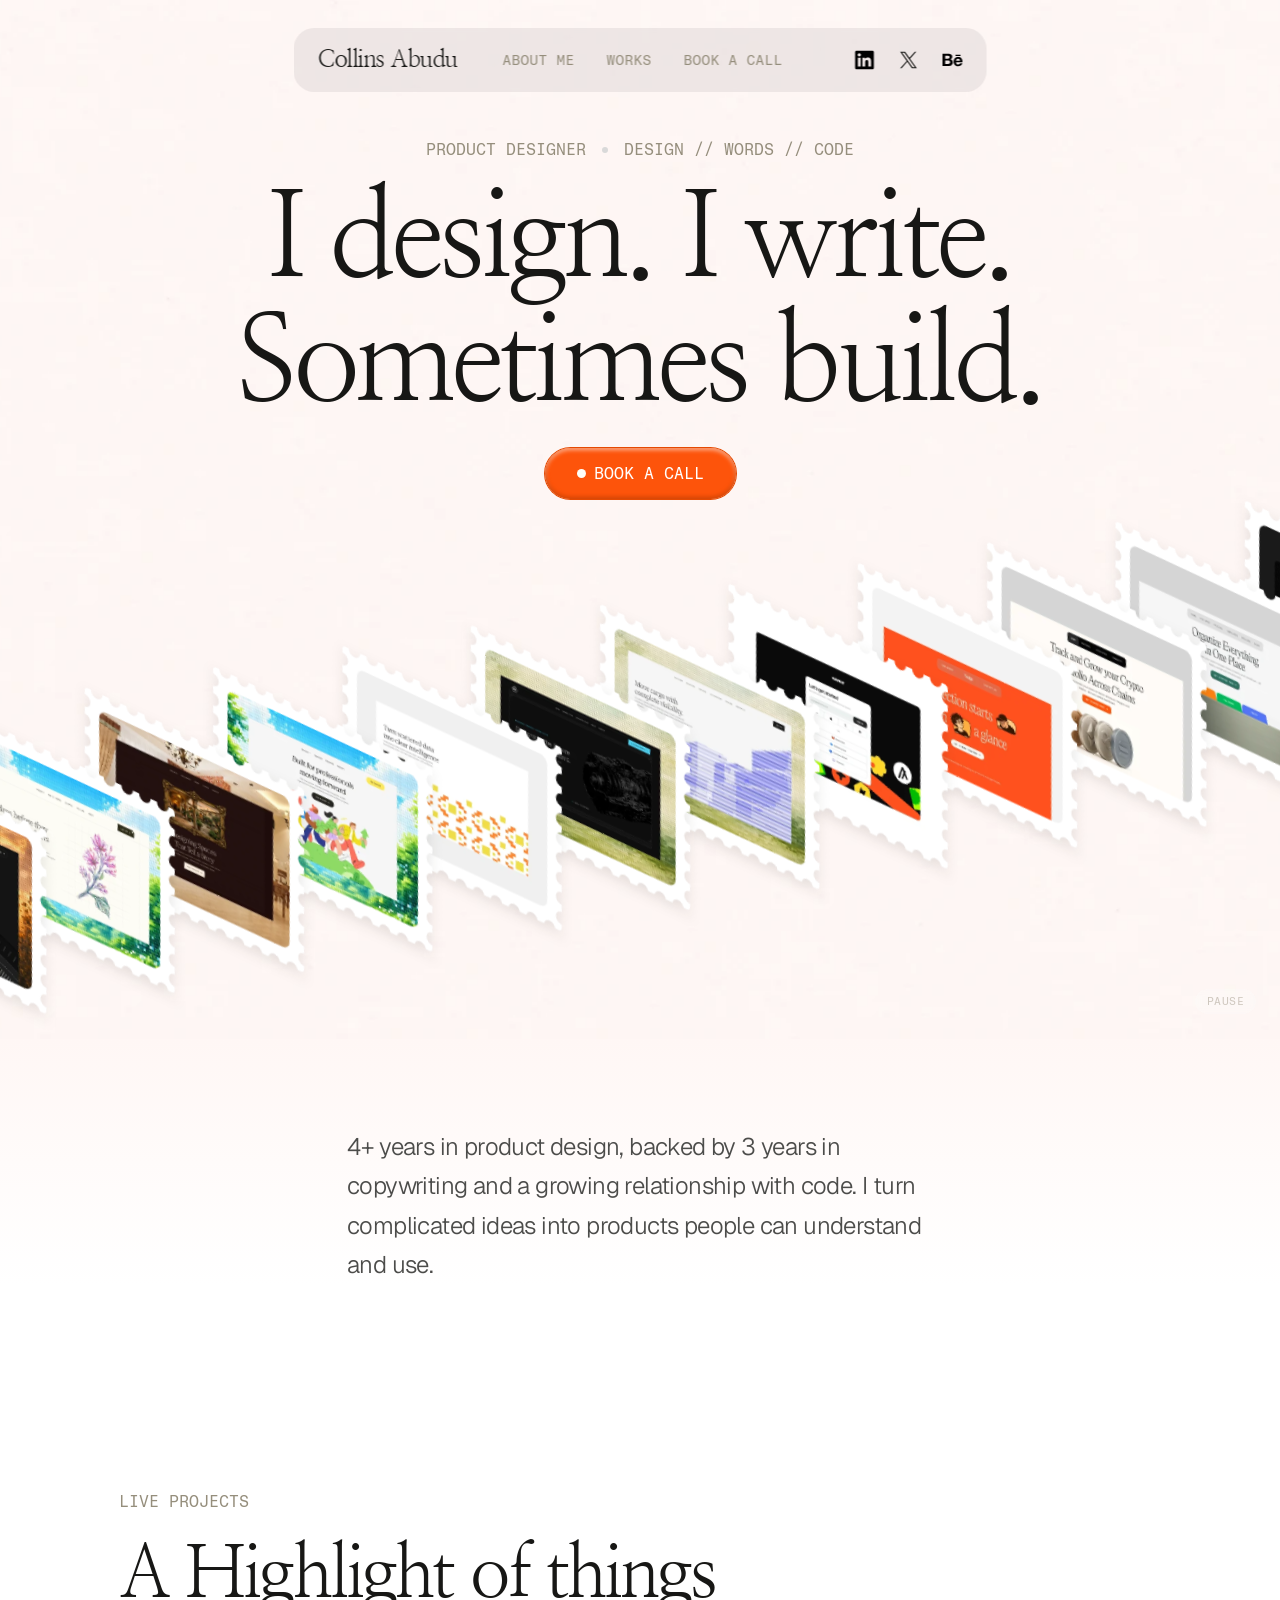
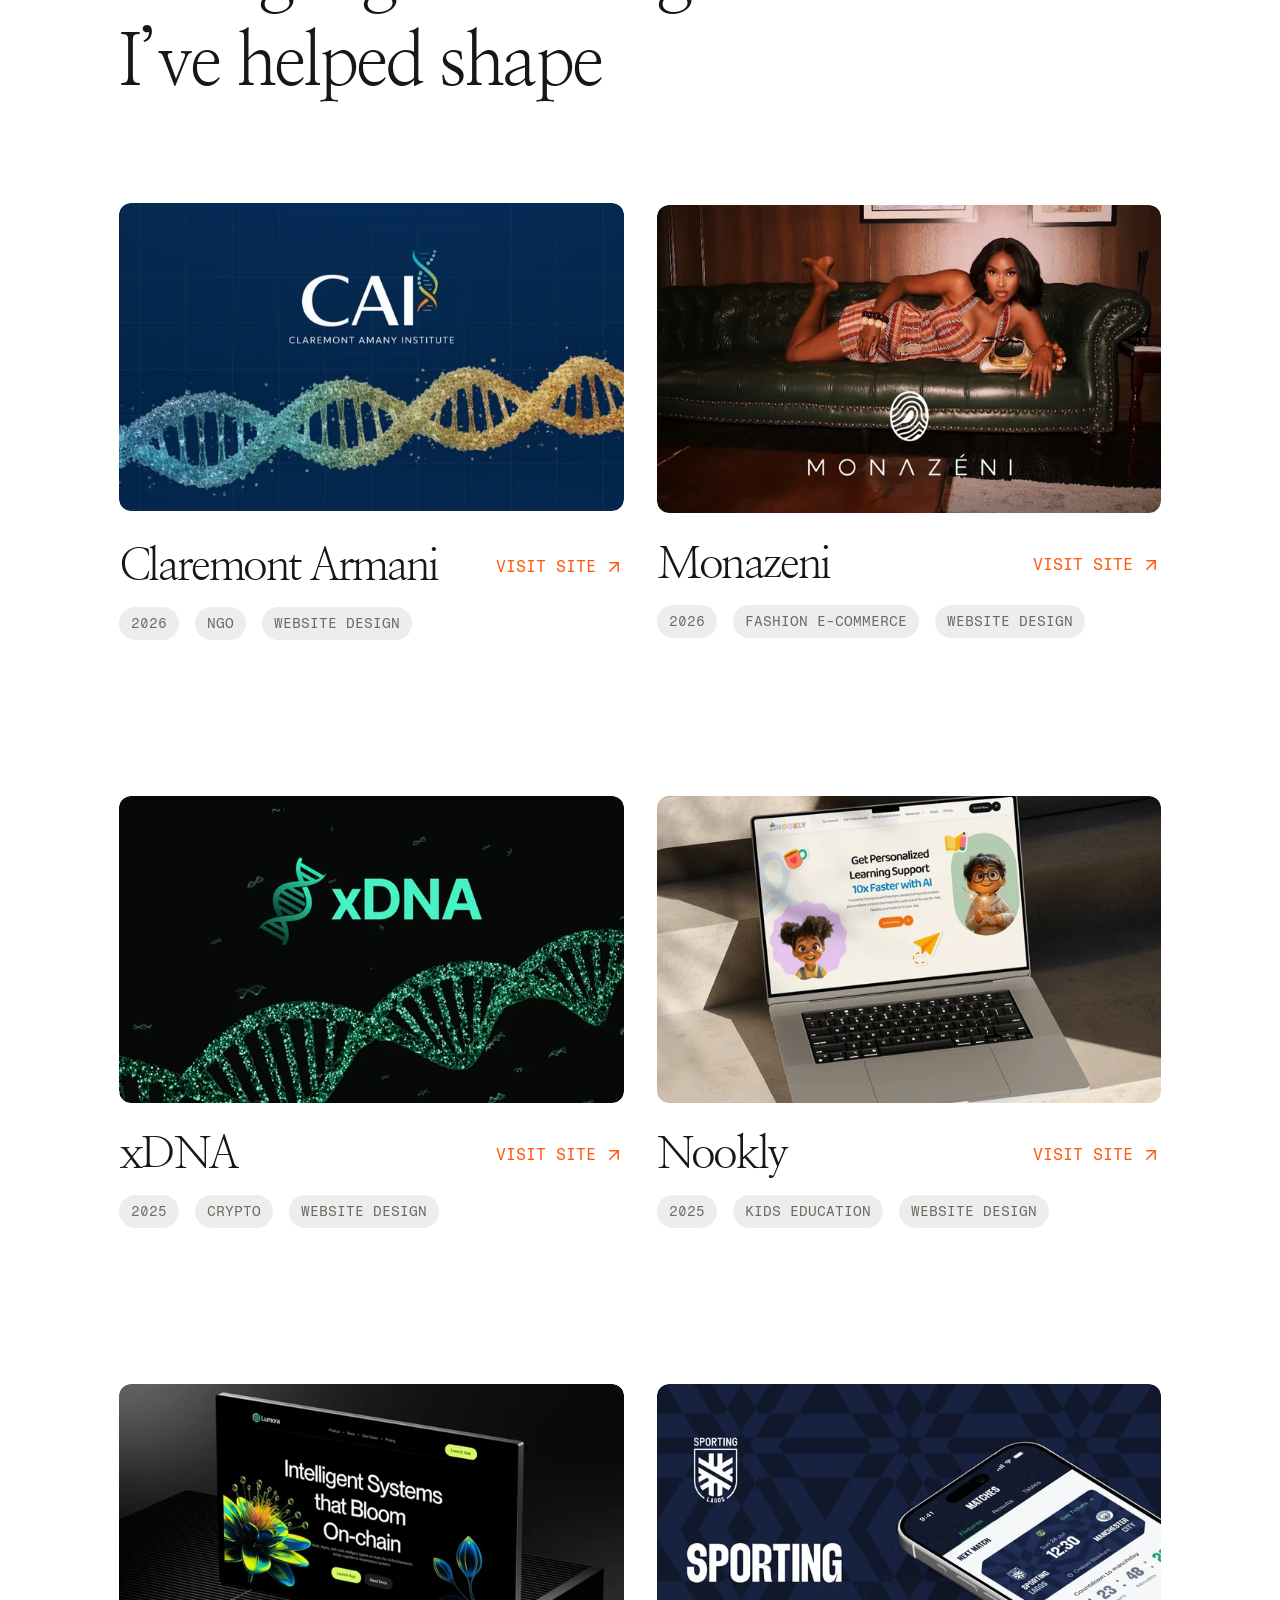
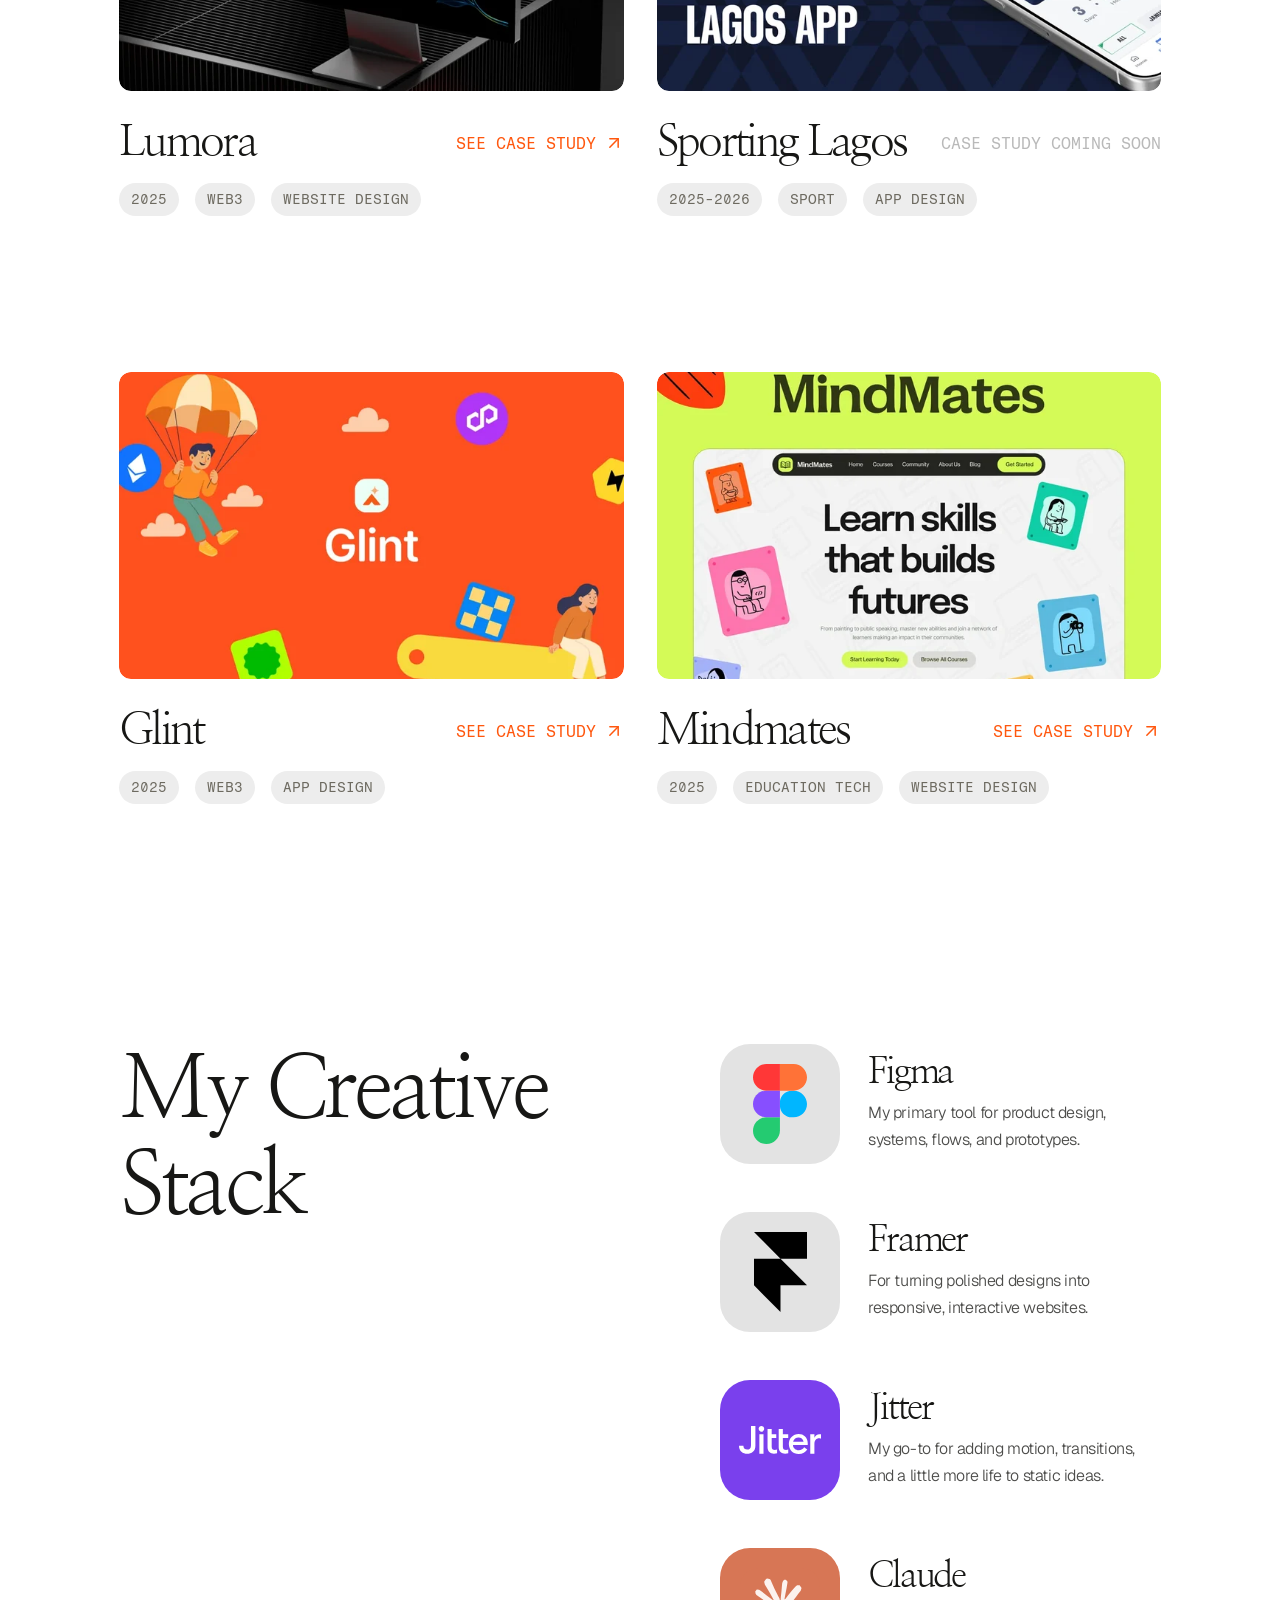
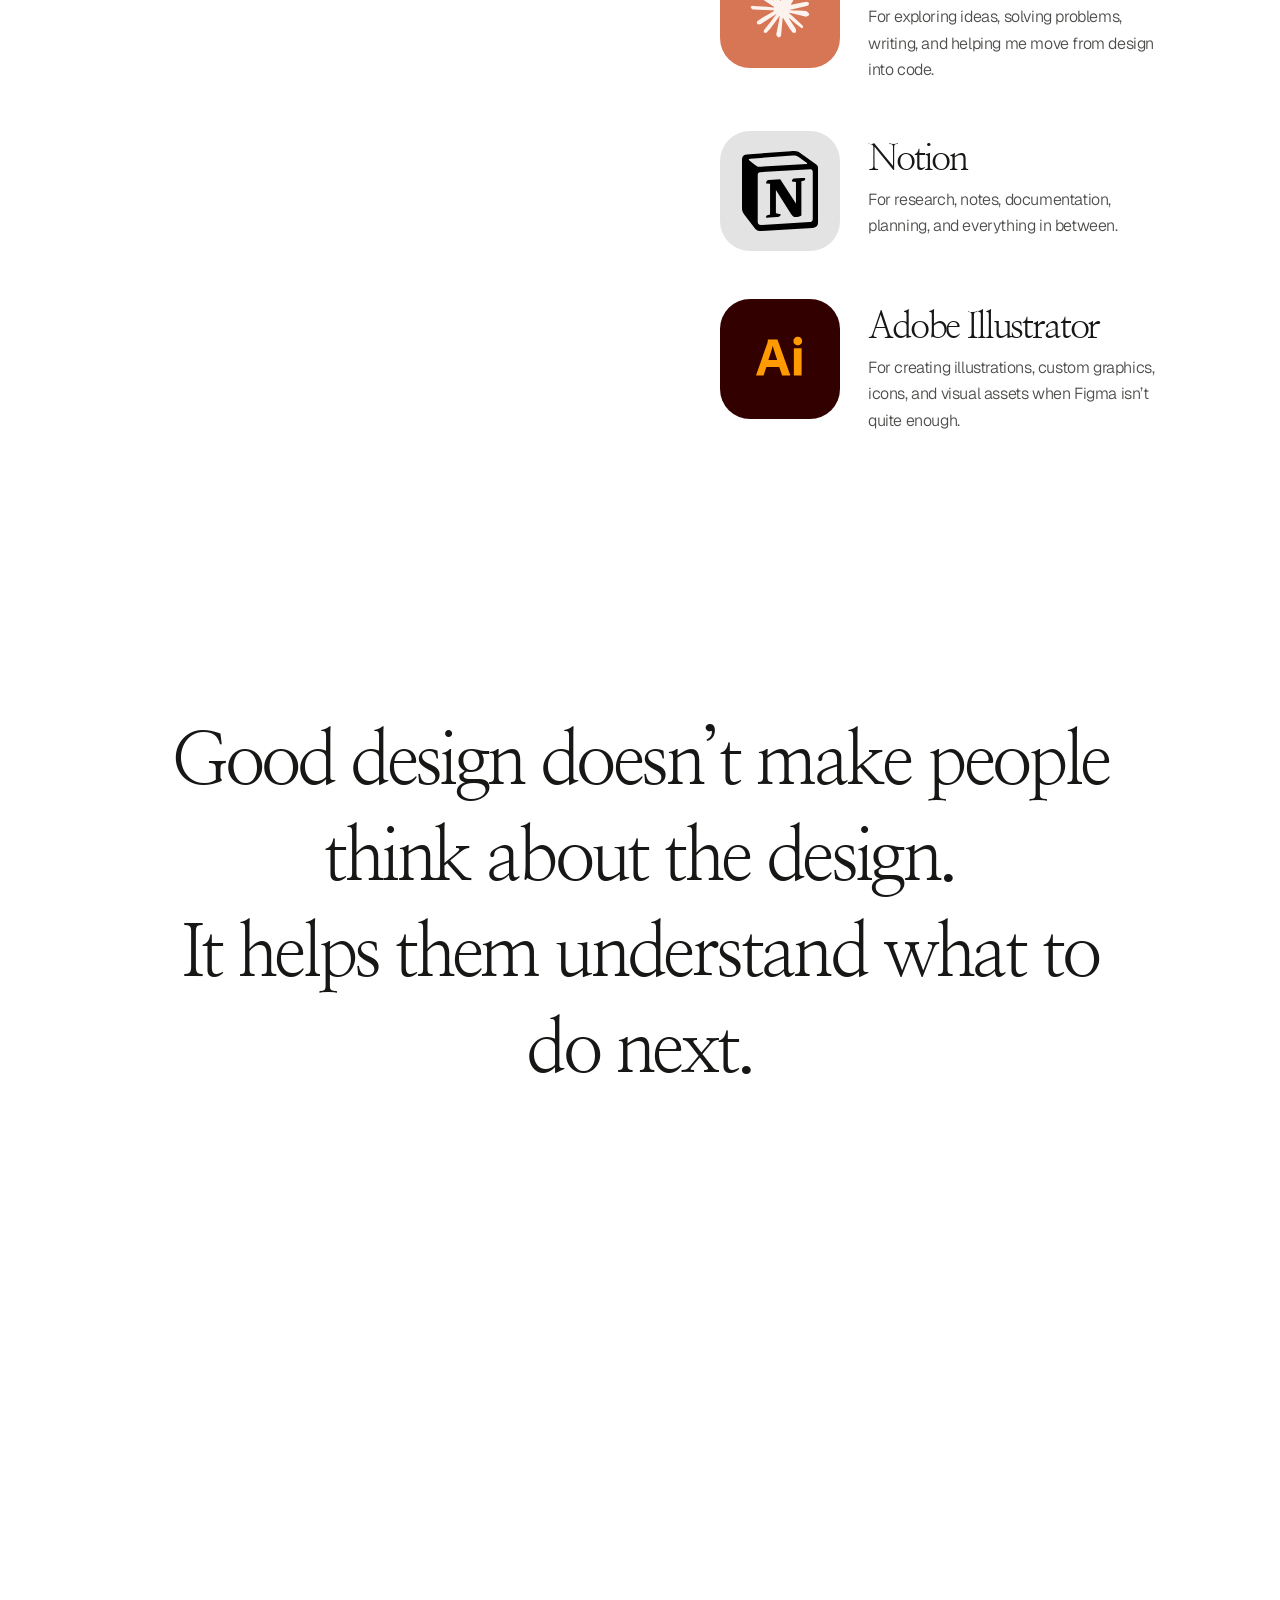
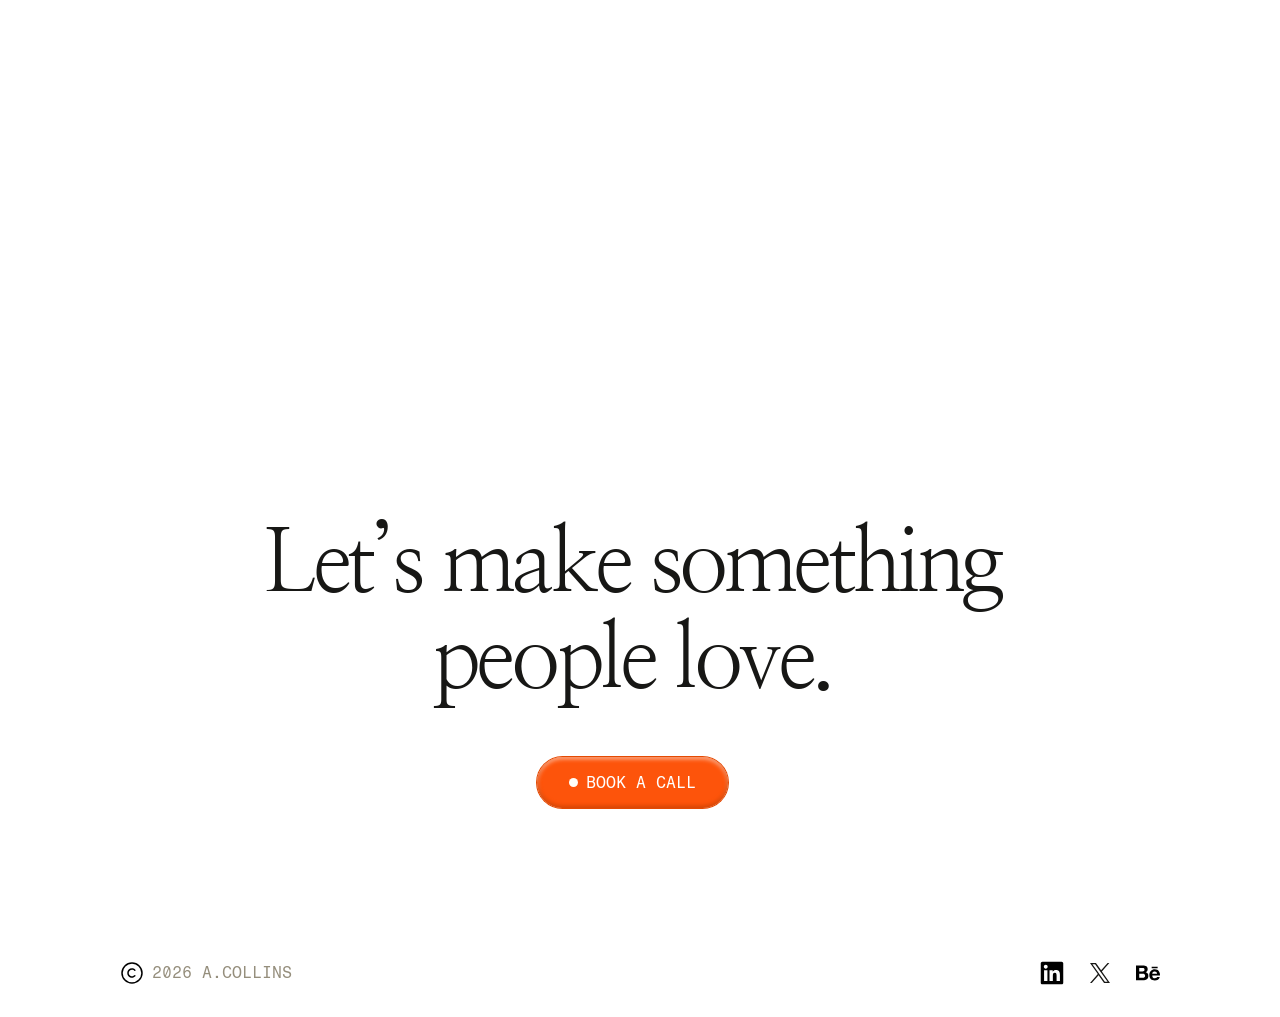
==== commit 70462e08: "Link the social icons and tighten the mobile nav Points the LinkedIn, X and Behance icons at the rea" ====
--- a/index.html
+++ b/index.html
@@ -1190,20 +1190,34 @@
     column-gap: var(--space-4);
     row-gap: 0;
     max-width: 693px;
+    min-height: 52px;
+    padding-top: 12px;
+    padding-bottom: 12px;
+  }
+
+  /* Opened, the panel sits over the hero artwork, so it leans harder on the
+     blur and a more opaque ground to stay legible against it. */
+  .navbar.is-expanded {
+    background-color: rgba(236, 232, 228, 0.82);
+    -webkit-backdrop-filter: blur(16px) saturate(140%);
+    backdrop-filter: blur(16px) saturate(140%);
   }
 
   .navbar__brand {
-    top: var(--space-4);
+    top: 12px;
     transform: none;
     display: flex;
     align-items: center;
-    height: 40px;
+    height: 28px;
     text-align: left;
   }
 
   .navbar__toggle {
     display: block;
     order: 2;
+    width: 28px;
+    height: 28px;
+    padding: 4px;
   }
 
   .navbar__menu {
@@ -1528,13 +1542,13 @@
       </nav>
 
       <div class="navbar__social">
-        <a href="#" aria-label="LinkedIn">
+        <a href="https://www.linkedin.com/in/collins-abudu-300a701b8" target="_blank" rel="noopener noreferrer" aria-label="LinkedIn">
           <img class="navbar__social-icon" src="assets/icon-linkedin.svg" alt="LinkedIn" width="20" height="20">
         </a>
-        <a href="#" aria-label="X">
+        <a href="https://x.com/oseelamar14" target="_blank" rel="noopener noreferrer" aria-label="X">
           <img class="navbar__social-icon" src="assets/icon-x.svg" alt="X" width="20" height="20">
         </a>
-        <a href="#" aria-label="Behance">
+        <a href="https://www.behance.net/Oseelamar" target="_blank" rel="noopener noreferrer" aria-label="Behance">
           <img class="navbar__social-icon" src="assets/icon-behance.svg" alt="Behance" width="20" height="20">
         </a>
       </div>
@@ -1966,13 +1980,13 @@
     </div>
 
     <div data-reveal class="footer__social">
-      <a href="#" aria-label="LinkedIn">
+      <a href="https://www.linkedin.com/in/collins-abudu-300a701b8" target="_blank" rel="noopener noreferrer" aria-label="LinkedIn">
         <img class="footer__icon" src="assets/icon-linkedin-24.svg" alt="LinkedIn" width="24" height="24">
       </a>
-      <a href="#" aria-label="X">
+      <a href="https://x.com/oseelamar14" target="_blank" rel="noopener noreferrer" aria-label="X">
         <img class="footer__icon" src="assets/icon-x-24.svg" alt="X" width="24" height="24">
       </a>
-      <a href="#" aria-label="Behance">
+      <a href="https://www.behance.net/Oseelamar" target="_blank" rel="noopener noreferrer" aria-label="Behance">
         <img class="footer__icon" src="assets/icon-behance-24.svg" alt="Behance" width="24" height="24">
       </a>
     </div>
@@ -1985,14 +1999,21 @@
   var toggle = document.querySelector('.navbar__toggle');
   var menu = document.getElementById('primary-menu');
 
+  var navbar = toggle.closest('.navbar');
+
   toggle.addEventListener('click', function () {
     var isOpen = toggle.getAttribute('aria-expanded') === 'true';
     toggle.setAttribute('aria-expanded', String(!isOpen));
     menu.classList.toggle('is-open', !isOpen);
+    /* The bar itself carries the heavier blur, since the open panel is part
+       of it — the class can't come from CSS alone, as `is-open` sits on a
+       descendant. */
+    navbar.classList.toggle('is-expanded', !isOpen);
   });
 
   menu.addEventListener('click', function (event) {
     if (event.target.closest('a')) {
+      navbar.classList.remove('is-expanded');
       toggle.setAttribute('aria-expanded', 'false');
       menu.classList.remove('is-open');
     }
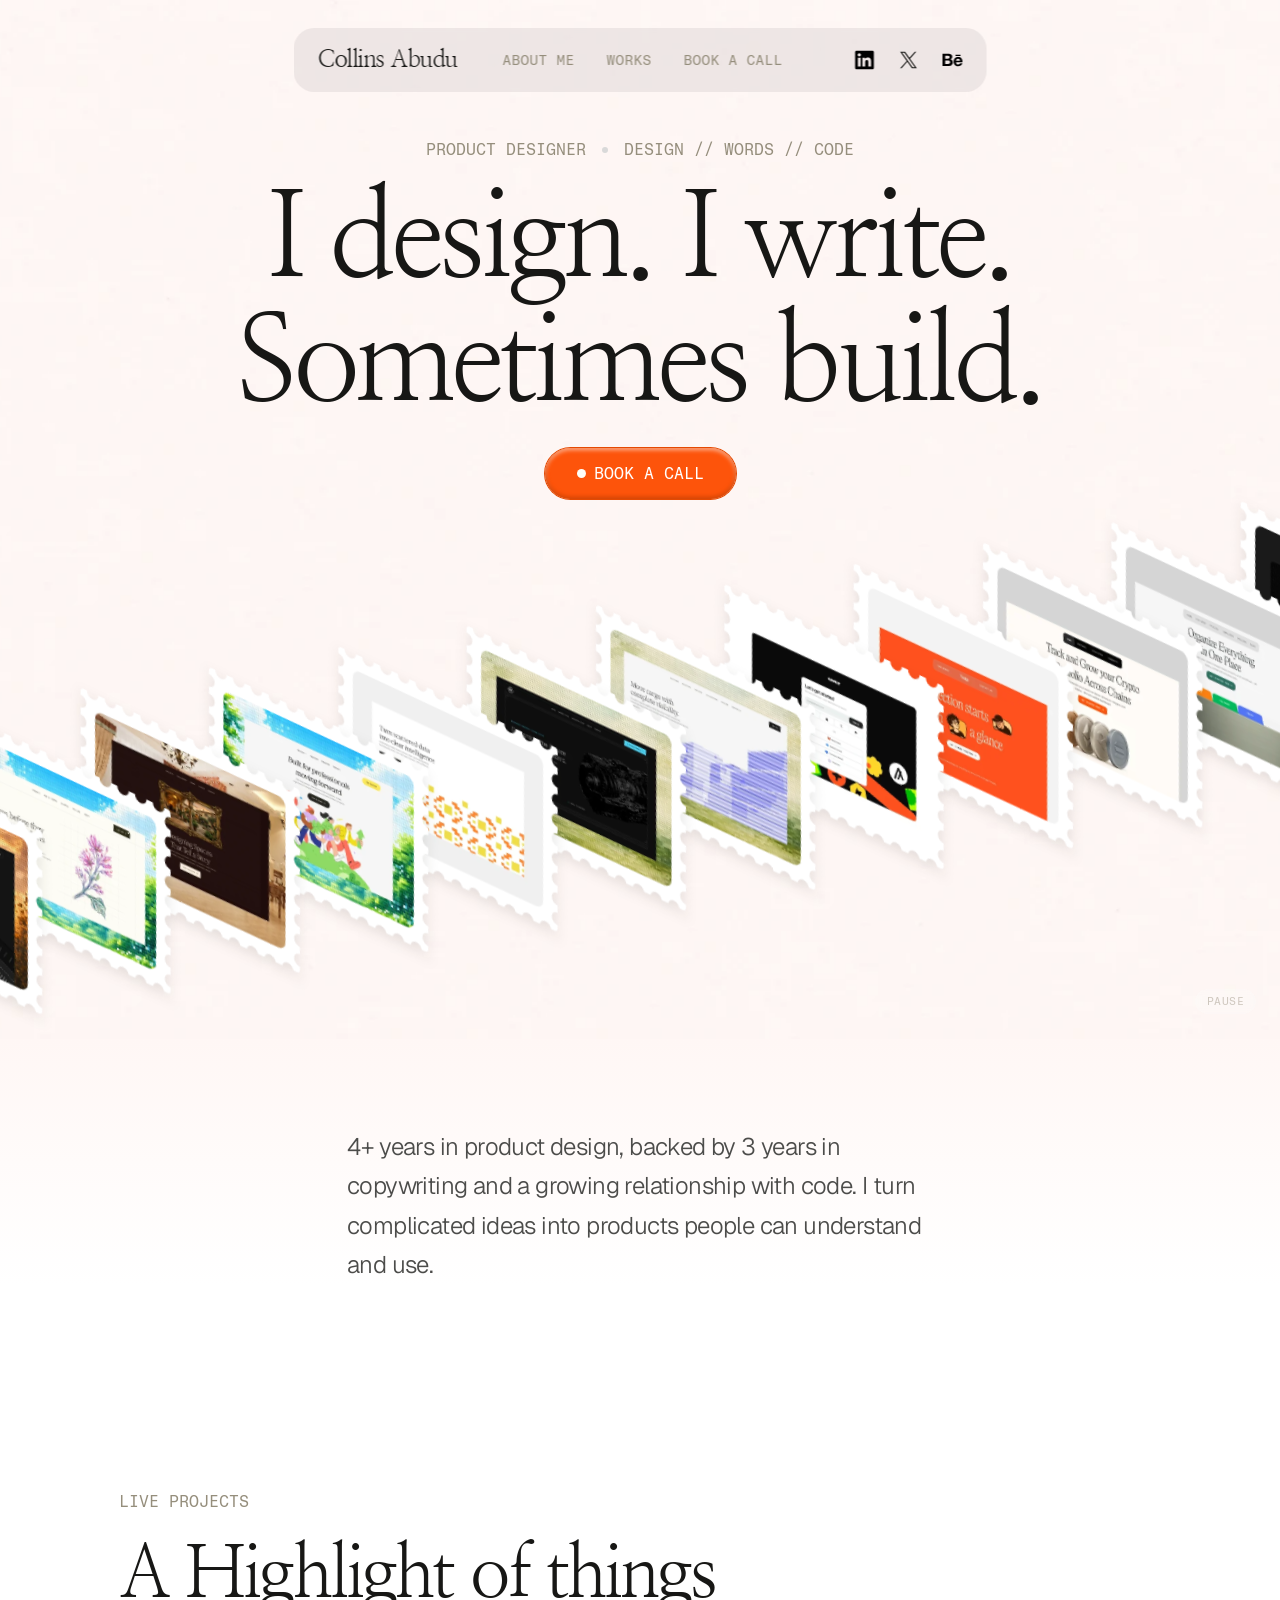
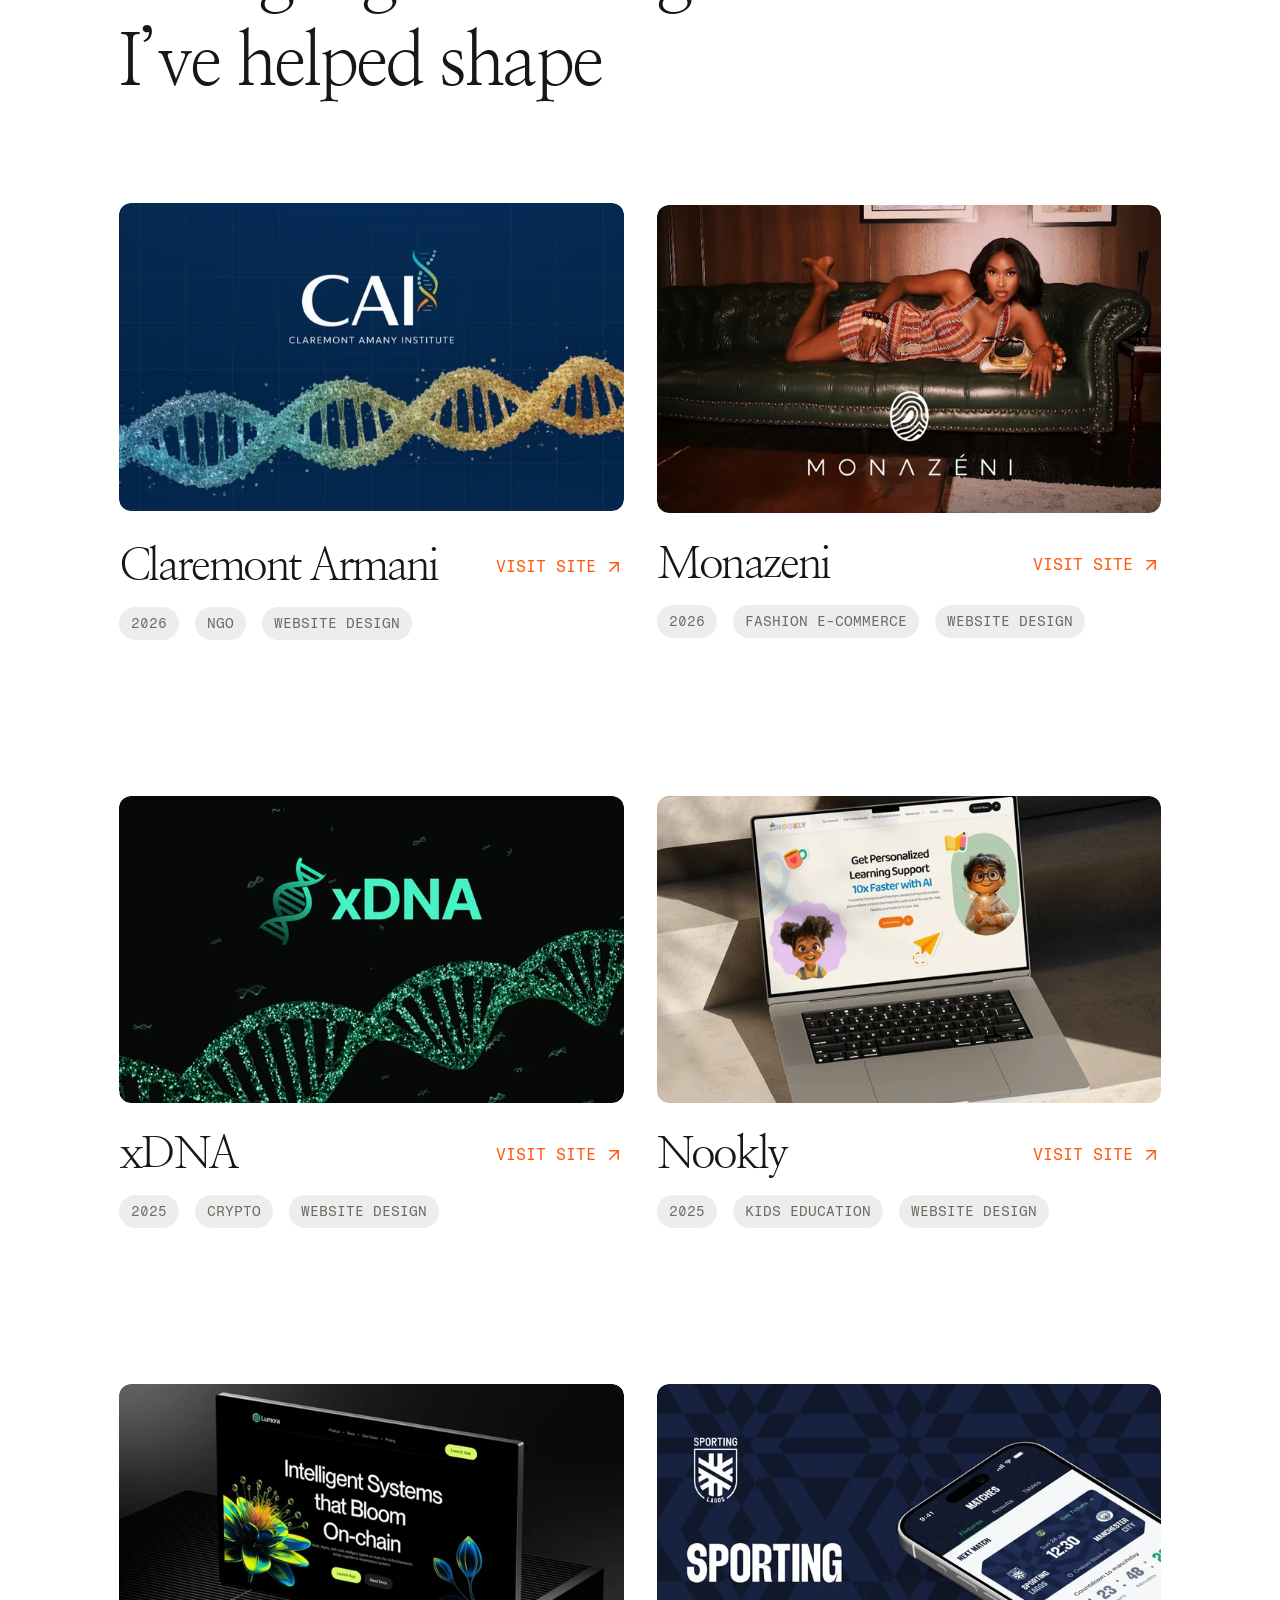
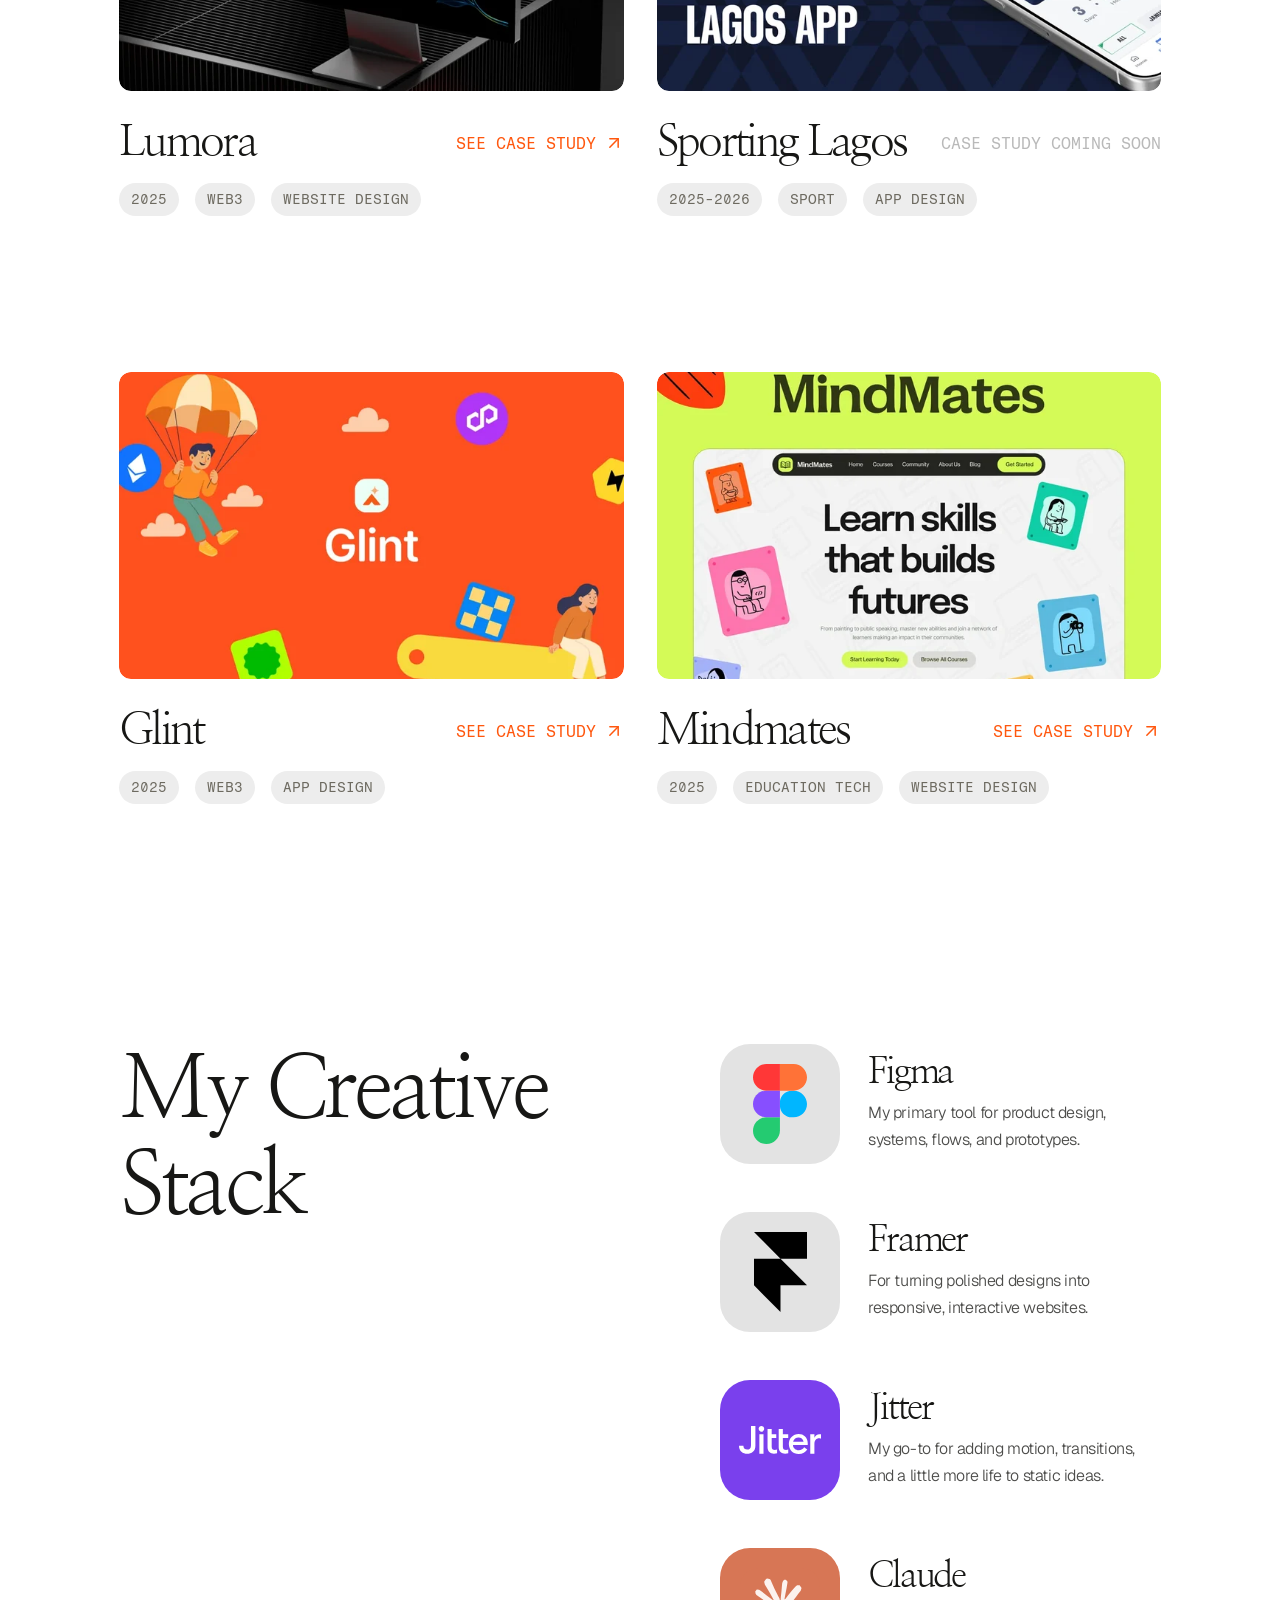
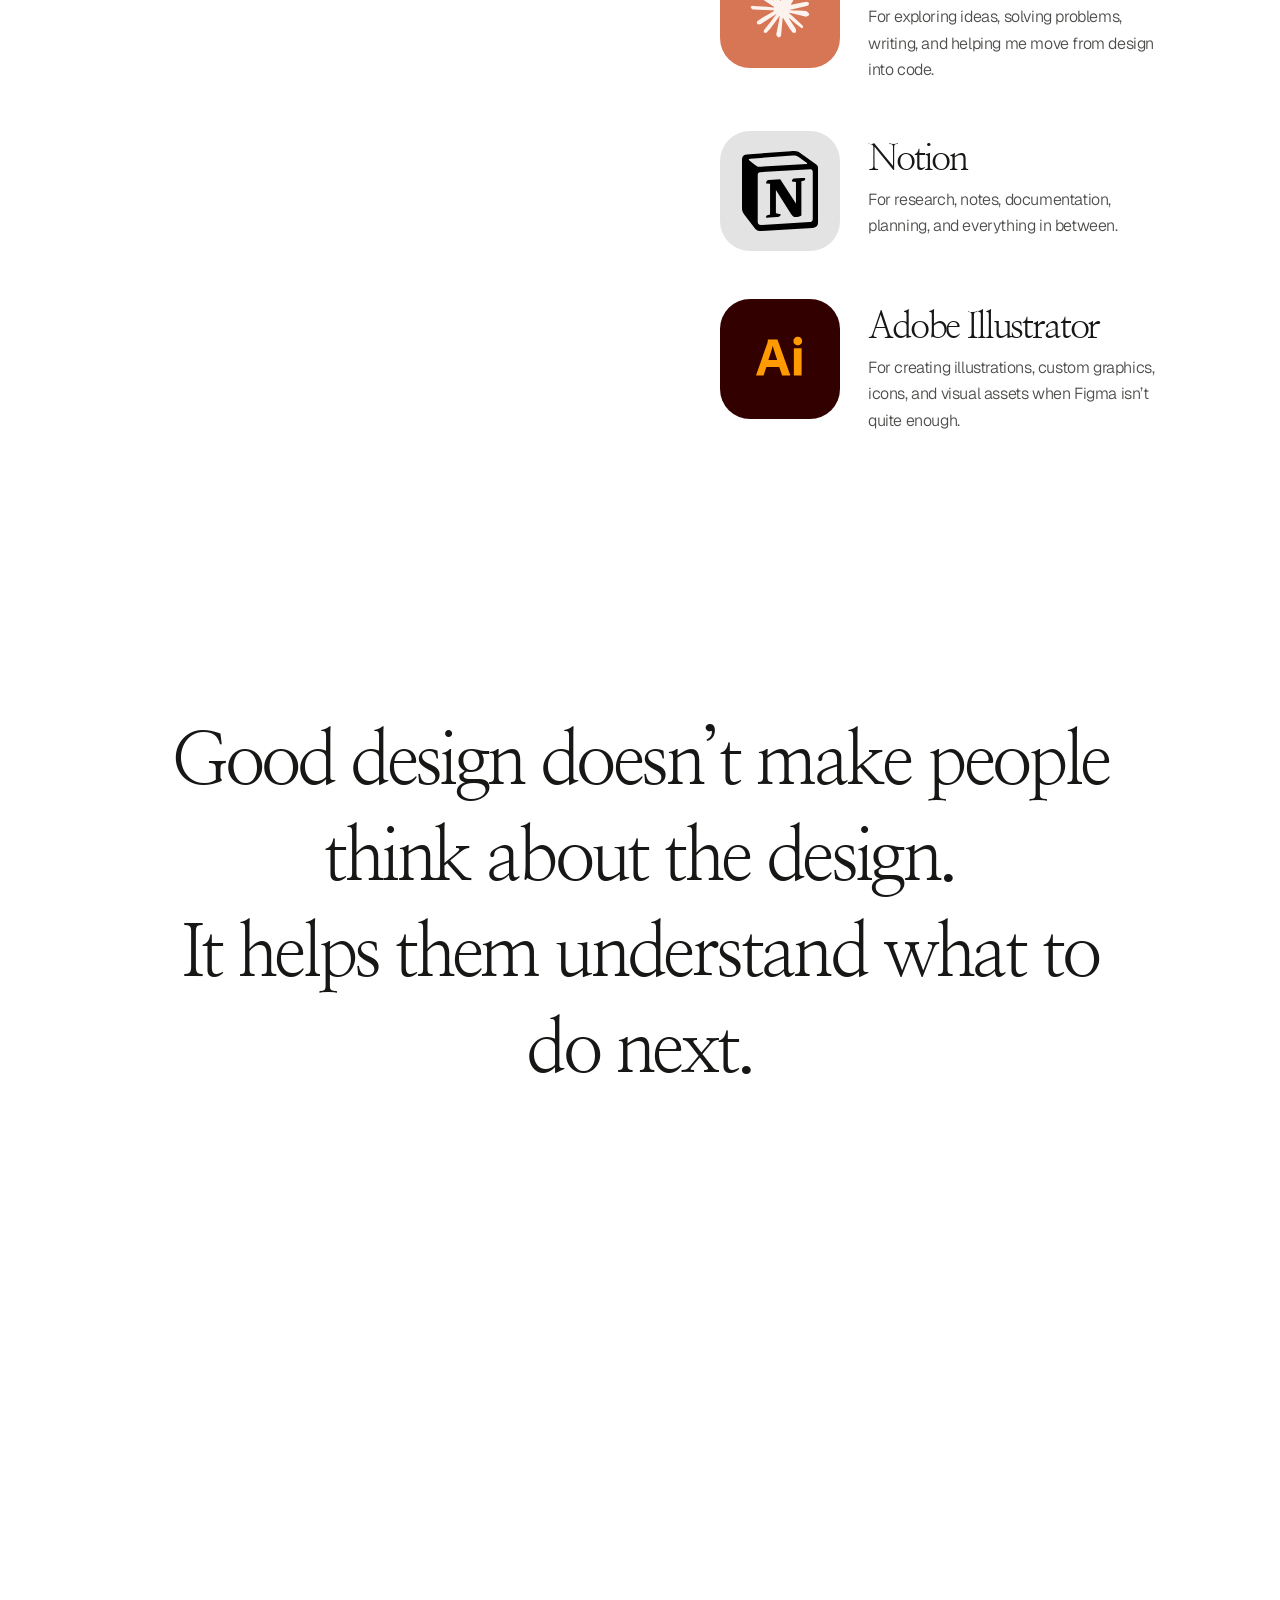
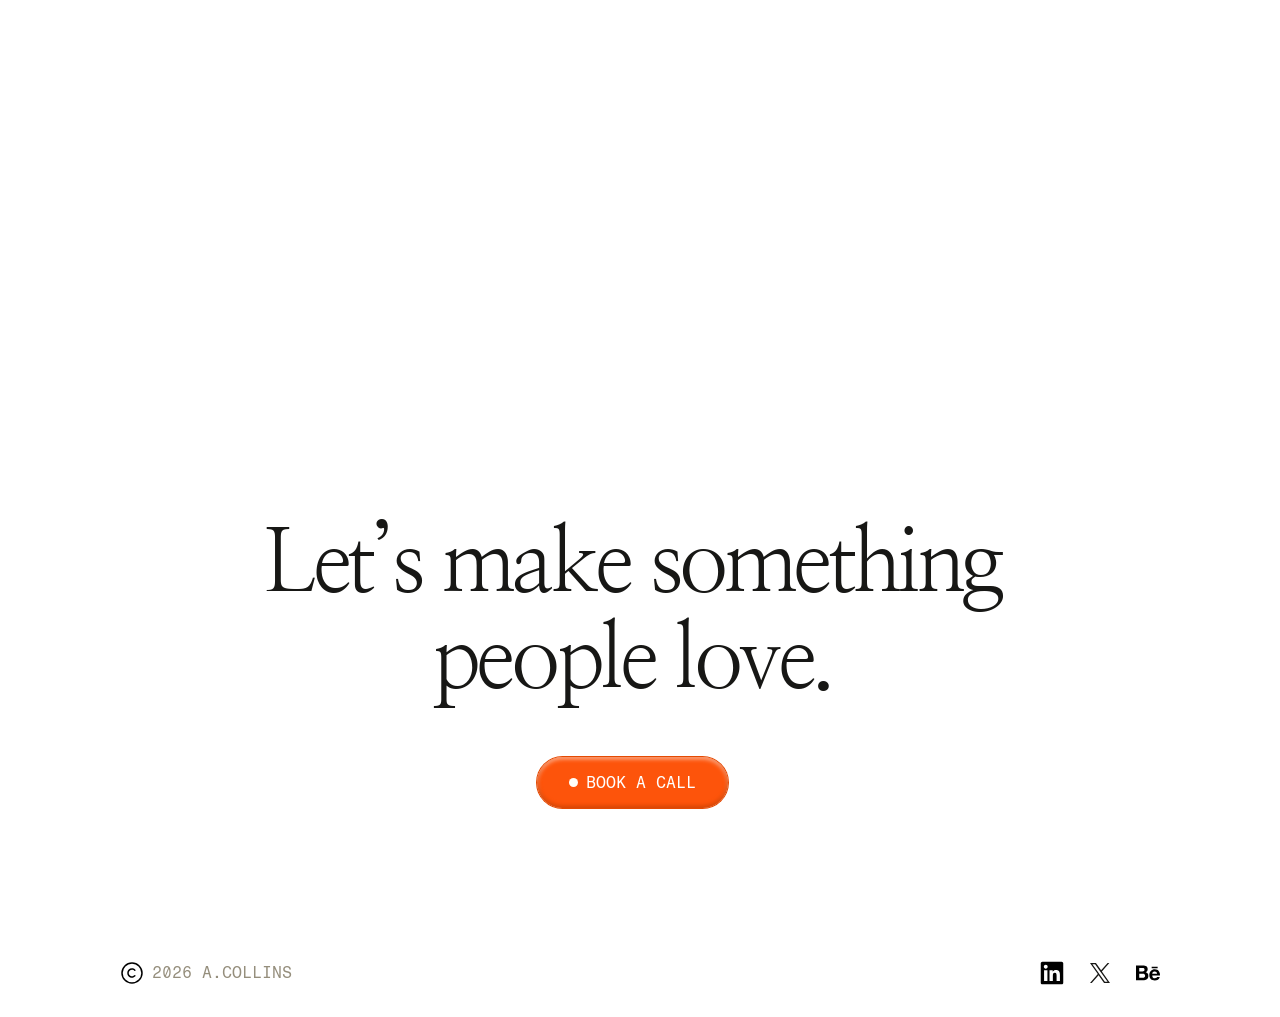
==== commit 1a3be13a: "Restore the mobile navbar's original vertical padding Reverts the tighter 52px bar back to 80px, wit" ====
--- a/index.html
+++ b/index.html
@@ -1190,9 +1190,6 @@
     column-gap: var(--space-4);
     row-gap: 0;
     max-width: 693px;
-    min-height: 52px;
-    padding-top: 12px;
-    padding-bottom: 12px;
   }
 
   /* Opened, the panel sits over the hero artwork, so it leans harder on the
@@ -1204,20 +1201,17 @@
   }
 
   .navbar__brand {
-    top: 12px;
+    top: var(--space-4);
     transform: none;
     display: flex;
     align-items: center;
-    height: 28px;
+    height: 40px;
     text-align: left;
   }
 
   .navbar__toggle {
     display: block;
     order: 2;
-    width: 28px;
-    height: 28px;
-    padding: 4px;
   }
 
   .navbar__menu {
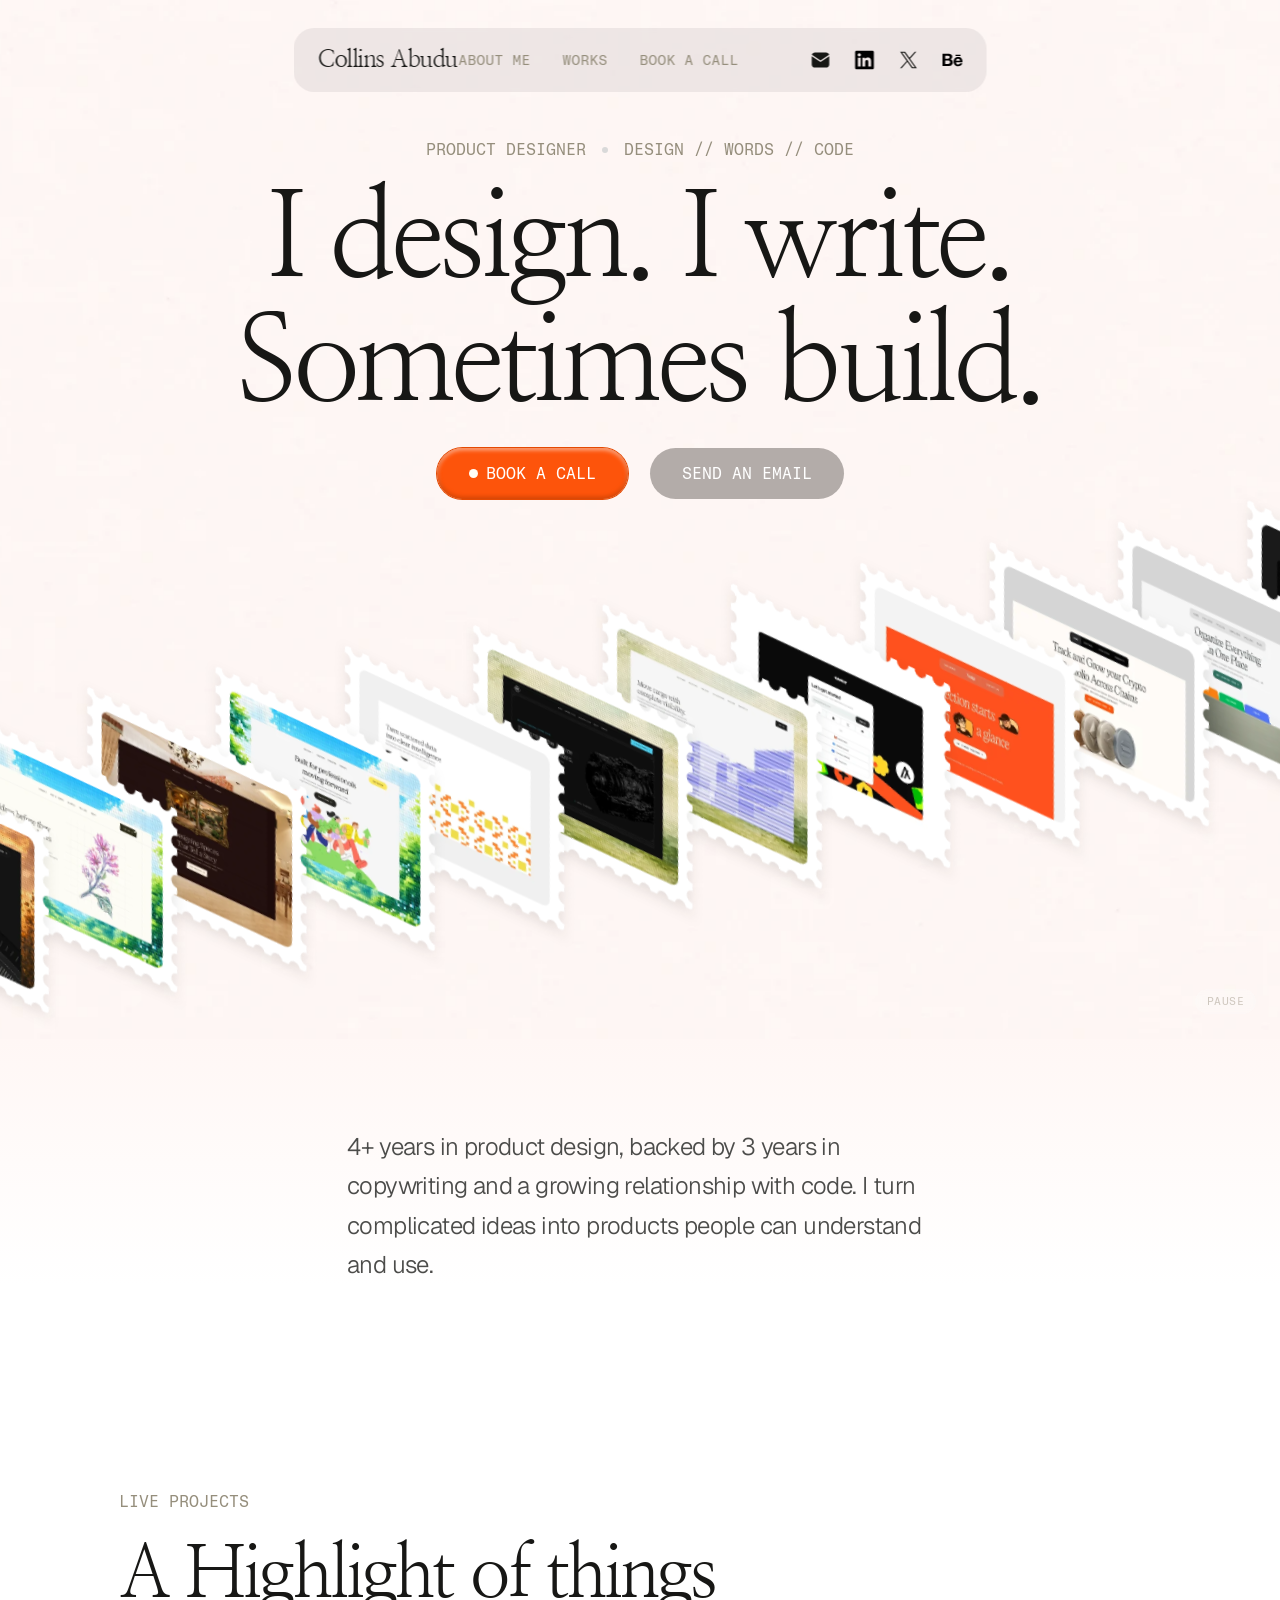
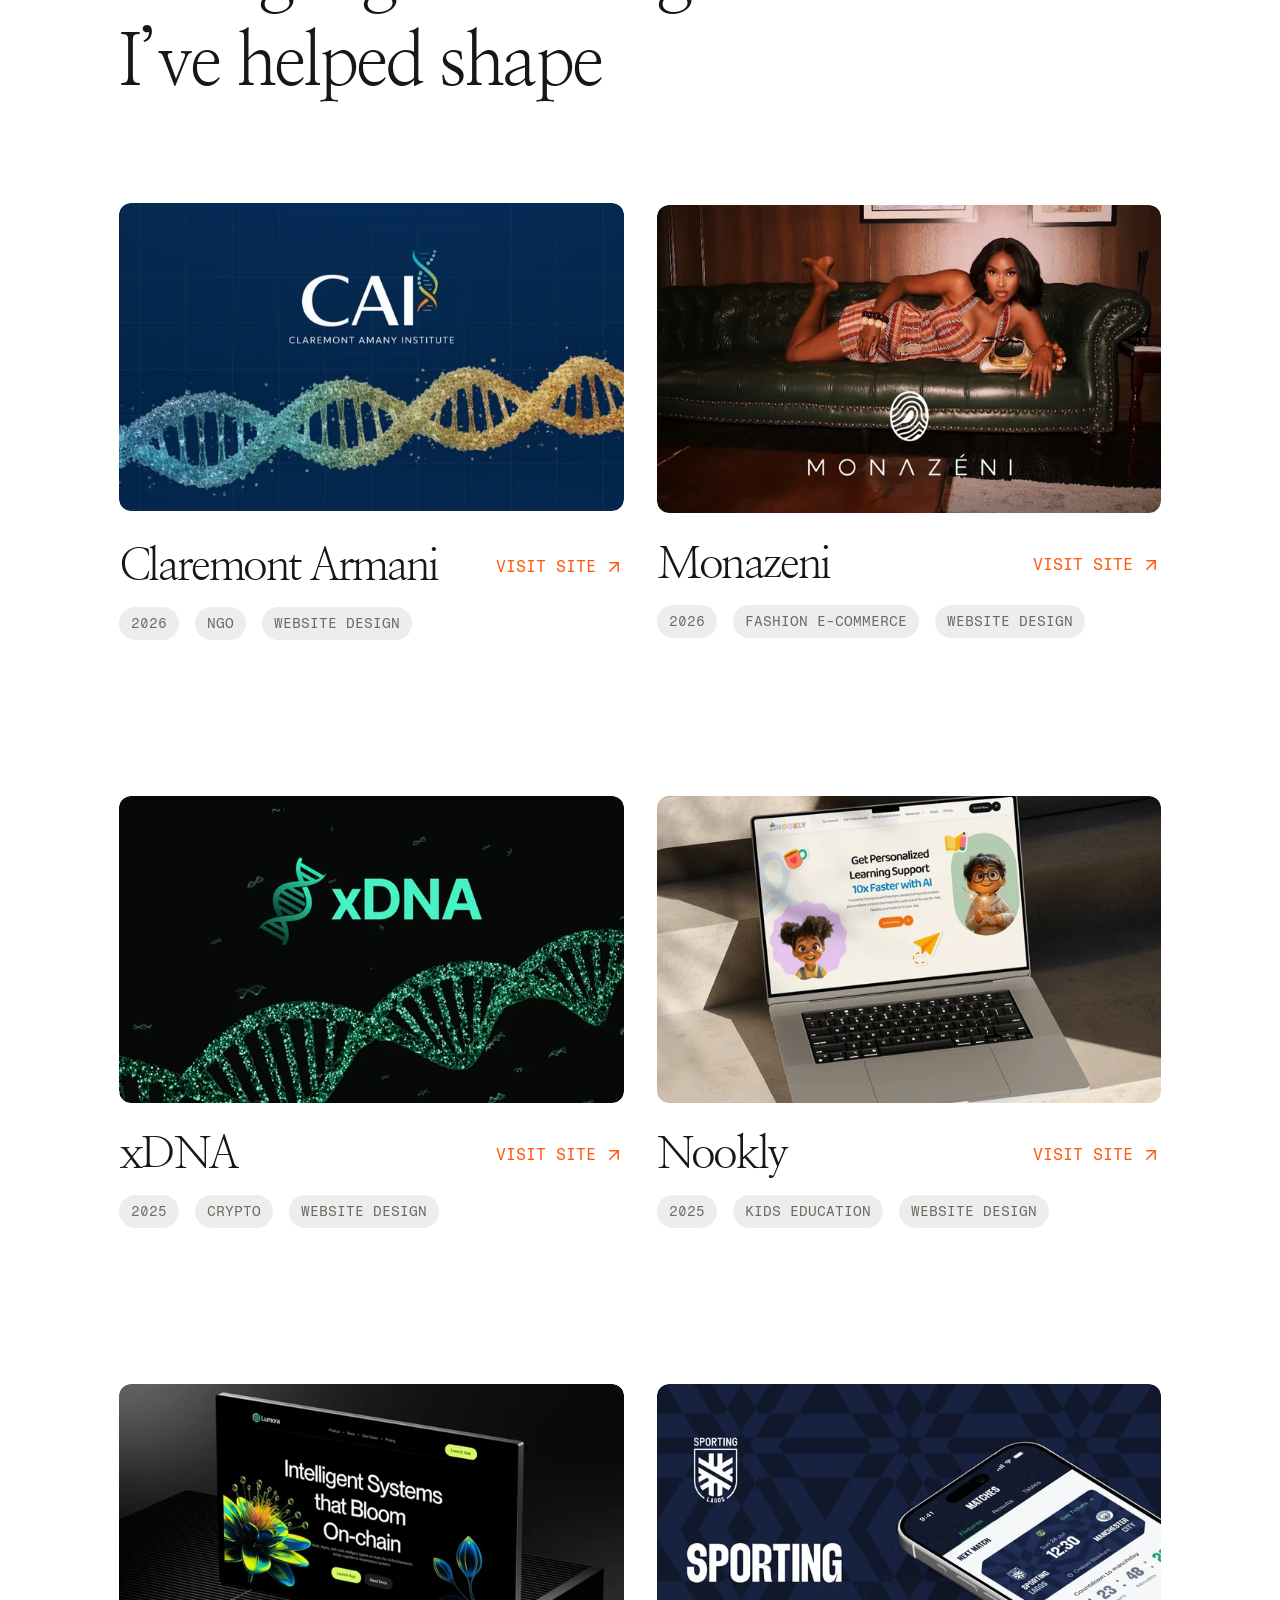
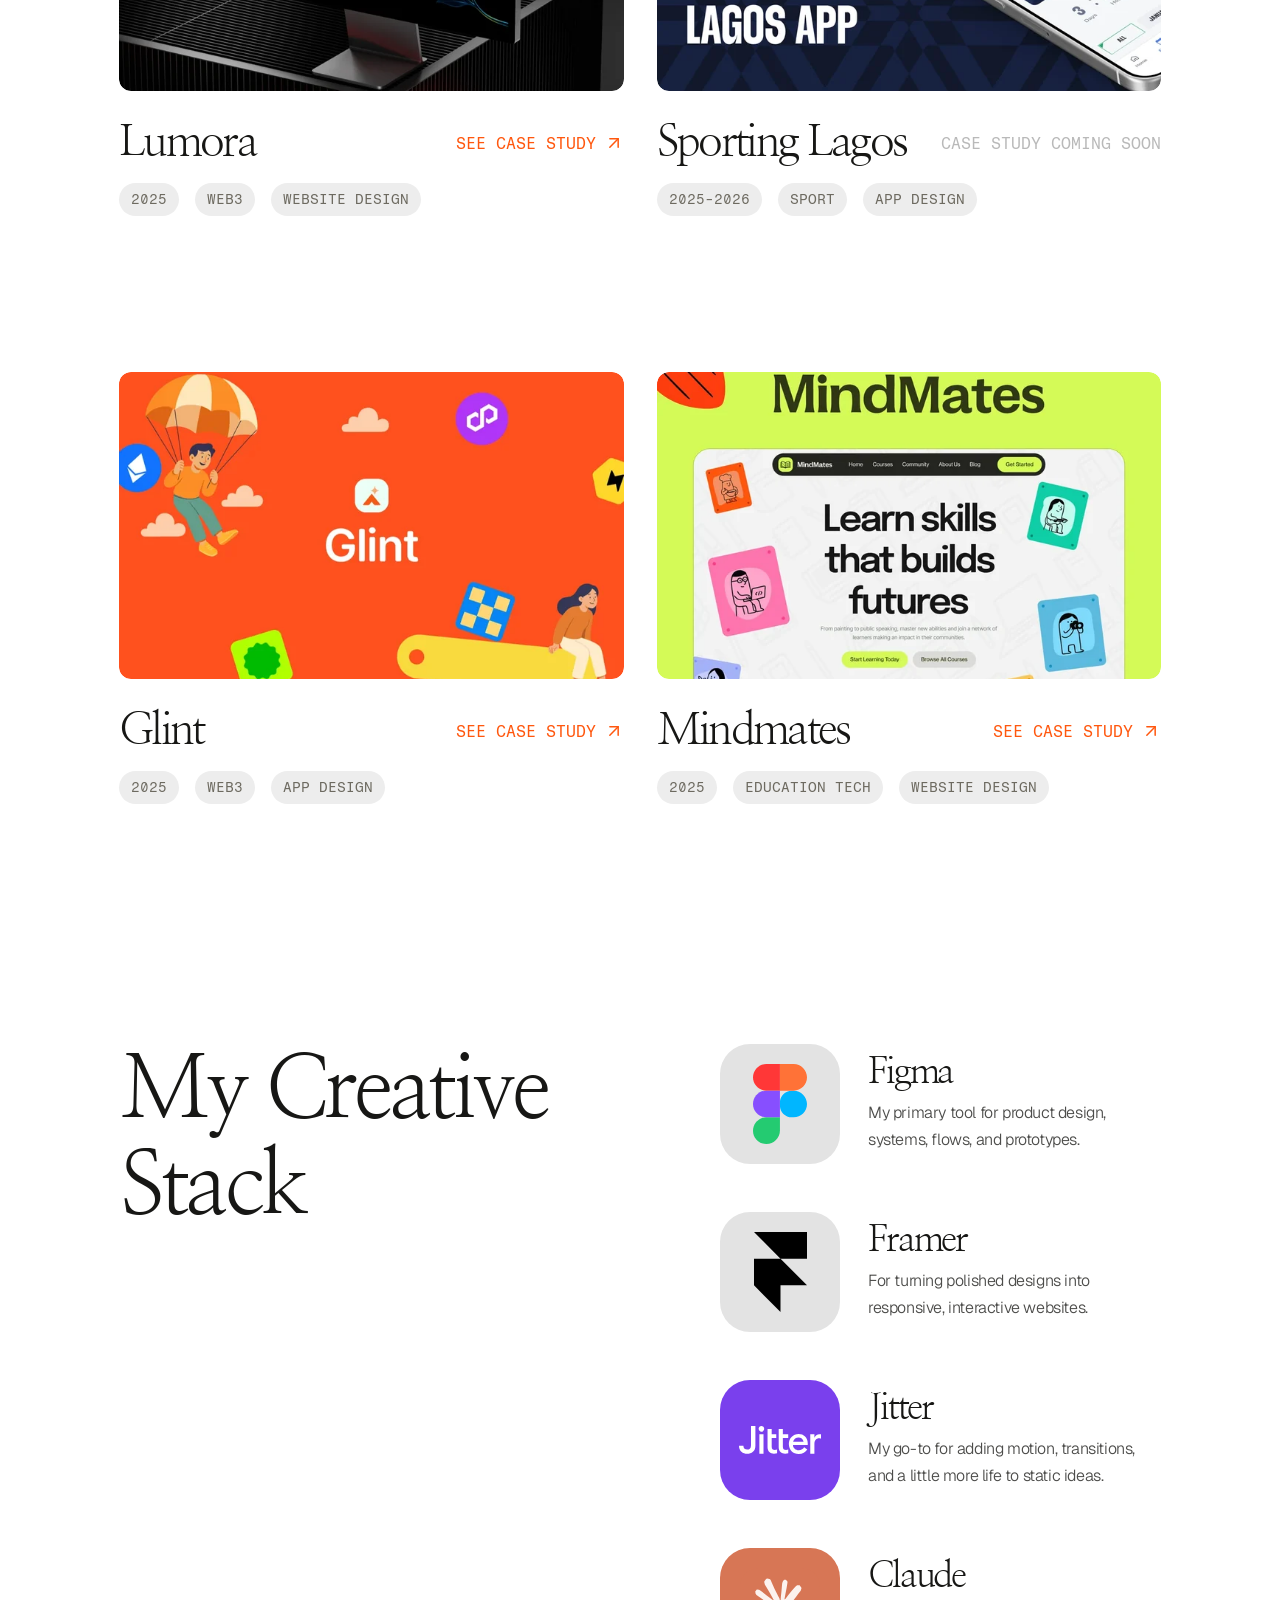
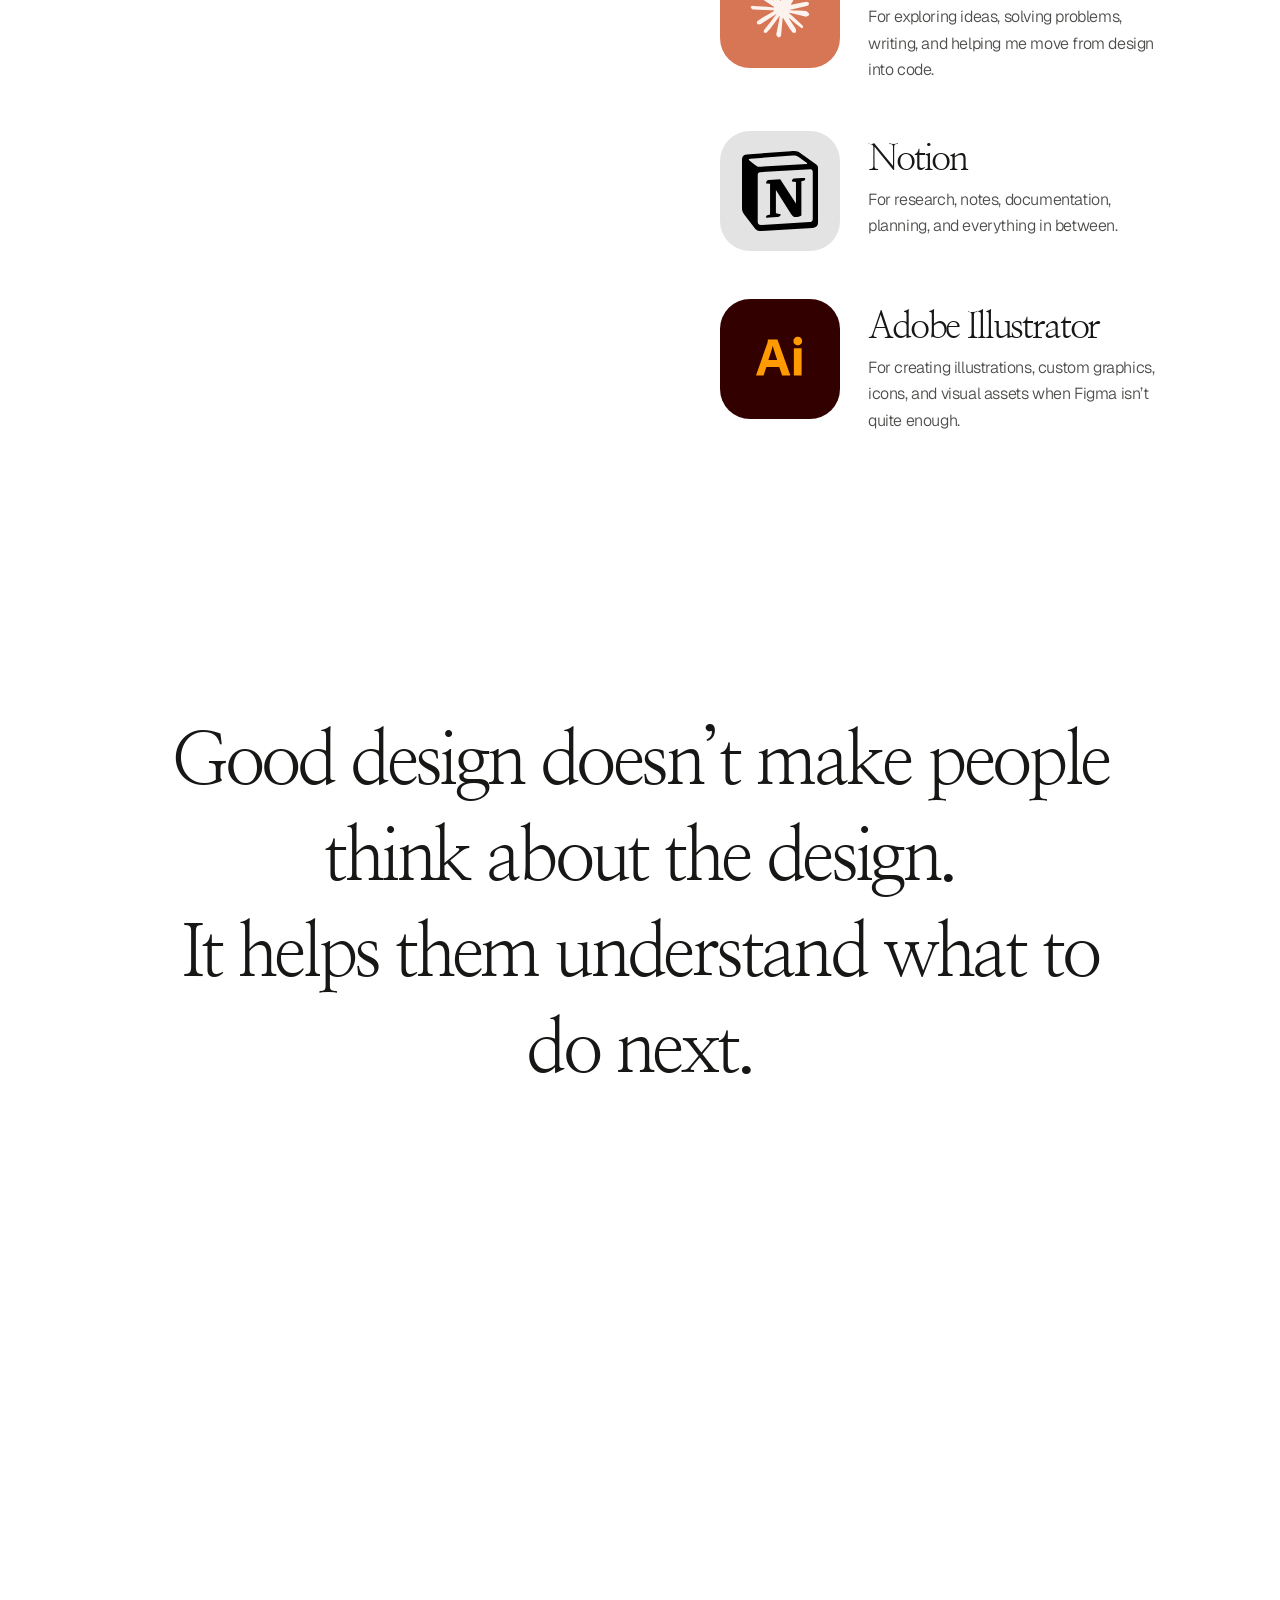
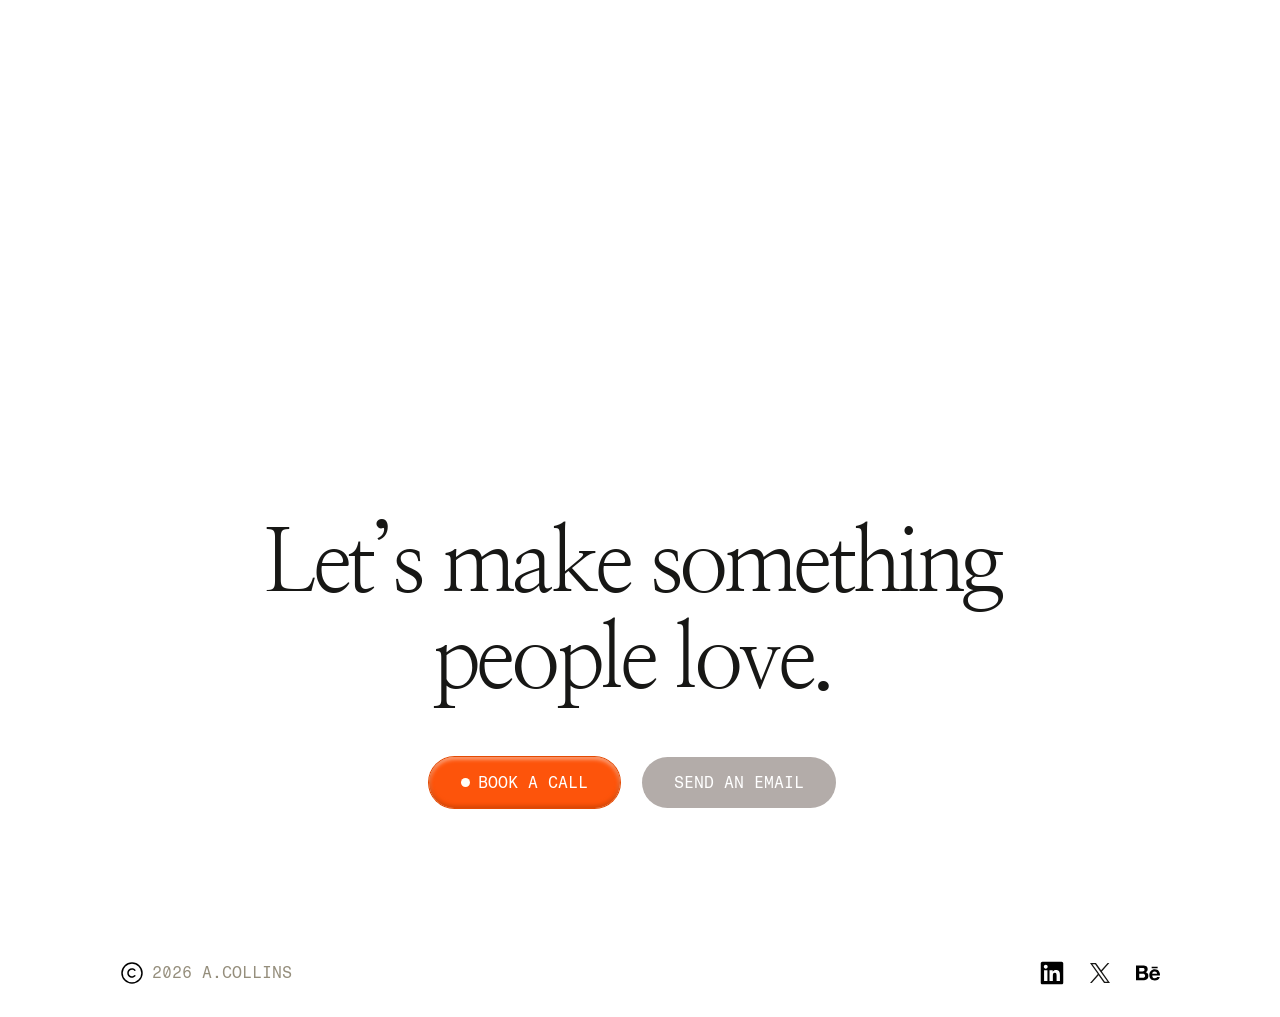
==== commit 569e682d: "Add an email icon to the navbar and a secondary email CTA Puts the envelope first in the social row," ====
--- a/index.html
+++ b/index.html
@@ -21,6 +21,7 @@
   --color-muted:           #958e7c;
   --color-accent:          #fd540b;
   --color-accent-border:   #e44a03;
+  --color-accent-muted:    #b3aca9;
   --color-accent-shade:    #cf4100;
   --color-accent-tint:     #ffb898;
   --color-dot-muted:       #d9d9d9;
@@ -337,6 +338,23 @@
   box-shadow: var(--shadow-cta);
 }
 
+/* Figma pairs the two buttons on one row, 20px apart. */
+.cta-group {
+  display: flex;
+  align-items: center;
+  justify-content: center;
+  flex-wrap: wrap;
+  gap: 20px;
+}
+
+/* Secondary: flat taupe pill — no accent ring, no dot, no inset highlight. */
+.cta--secondary { box-shadow: none; }
+
+.cta--secondary .cta__inner {
+  background-color: var(--color-accent-muted);
+  box-shadow: none;
+}
+
 .cta__dot {
   flex-shrink: 0;
   width: 9px;
@@ -1536,6 +1554,9 @@
       </nav>
 
       <div class="navbar__social">
+        <a href="mailto:collinsabuduac@gmail.com" aria-label="Email Collins">
+          <img class="navbar__social-icon" src="assets/icon-email.svg" alt="Email" width="20" height="20">
+        </a>
         <a href="https://www.linkedin.com/in/collins-abudu-300a701b8" target="_blank" rel="noopener noreferrer" aria-label="LinkedIn">
           <img class="navbar__social-icon" src="assets/icon-linkedin.svg" alt="LinkedIn" width="20" height="20">
         </a>
@@ -1566,12 +1587,19 @@
           <h1 class="hero__title">I design. I write.<br>Sometimes build.</h1>
         </div>
 
-        <a class="cta" href="#book">
-          <span class="cta__inner">
-            <span class="cta__dot" aria-hidden="true"></span>
-            <span class="cta__label">BOOK A CALL</span>
-          </span>
-        </a>
+        <div class="cta-group">
+          <a class="cta" href="#book">
+            <span class="cta__inner">
+              <span class="cta__dot" aria-hidden="true"></span>
+              <span class="cta__label">BOOK A CALL</span>
+            </span>
+          </a>
+          <a class="cta cta--secondary" href="mailto:collinsabuduac@gmail.com">
+            <span class="cta__inner">
+              <span class="cta__label">SEND AN EMAIL</span>
+            </span>
+          </a>
+        </div>
       </div>
 
       <div class="reel" role="region" aria-label="Selected interface work">
@@ -1956,12 +1984,19 @@
       <div class="closing__inner">
         <h2 data-reveal class="closing__title">Let&rsquo;s make something people love.</h2>
 
-        <a class="cta" href="#book" data-reveal>
-          <span class="cta__inner">
-            <span class="cta__dot" aria-hidden="true"></span>
-            <span class="cta__label">BOOK A CALL</span>
-          </span>
-        </a>
+        <div class="cta-group" data-reveal>
+          <a class="cta" href="#book">
+            <span class="cta__inner">
+              <span class="cta__dot" aria-hidden="true"></span>
+              <span class="cta__label">BOOK A CALL</span>
+            </span>
+          </a>
+          <a class="cta cta--secondary" href="mailto:collinsabuduac@gmail.com">
+            <span class="cta__inner">
+              <span class="cta__label">SEND AN EMAIL</span>
+            </span>
+          </a>
+        </div>
       </div>
     </section>
   </main>
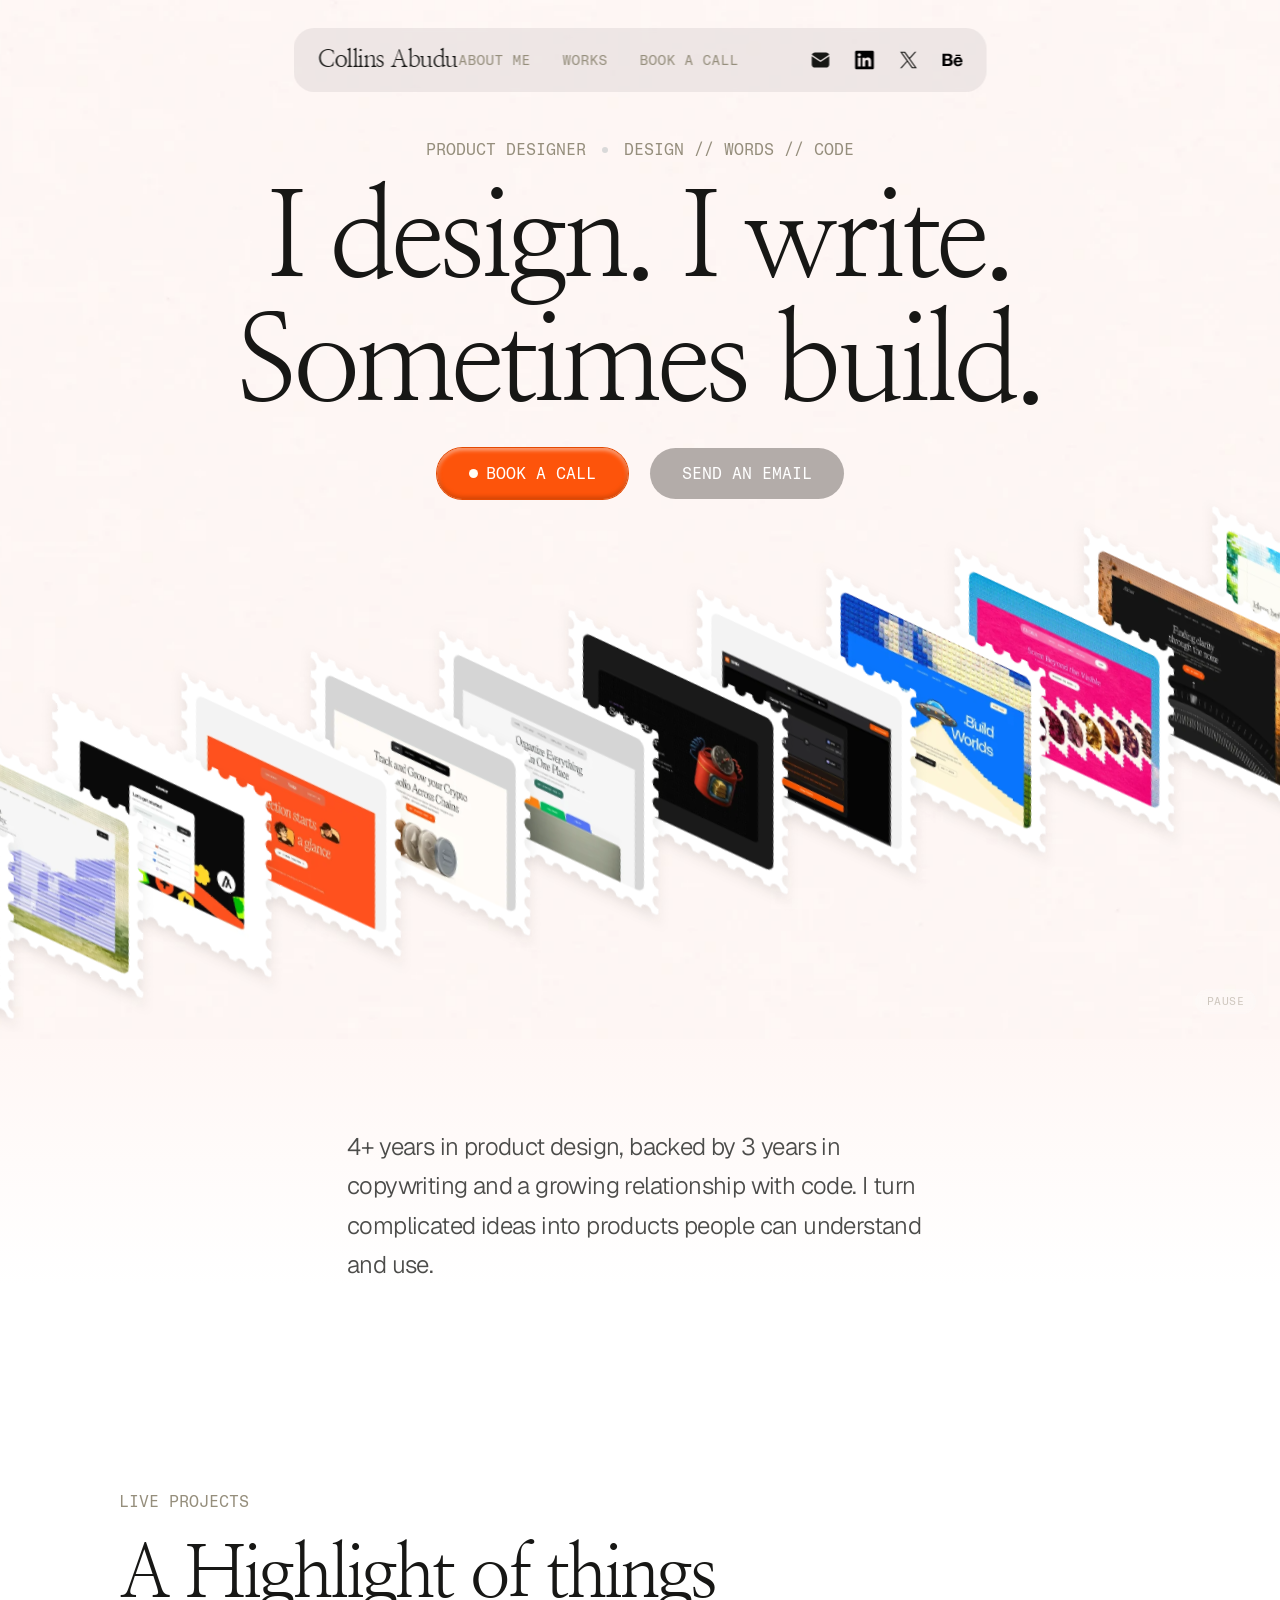
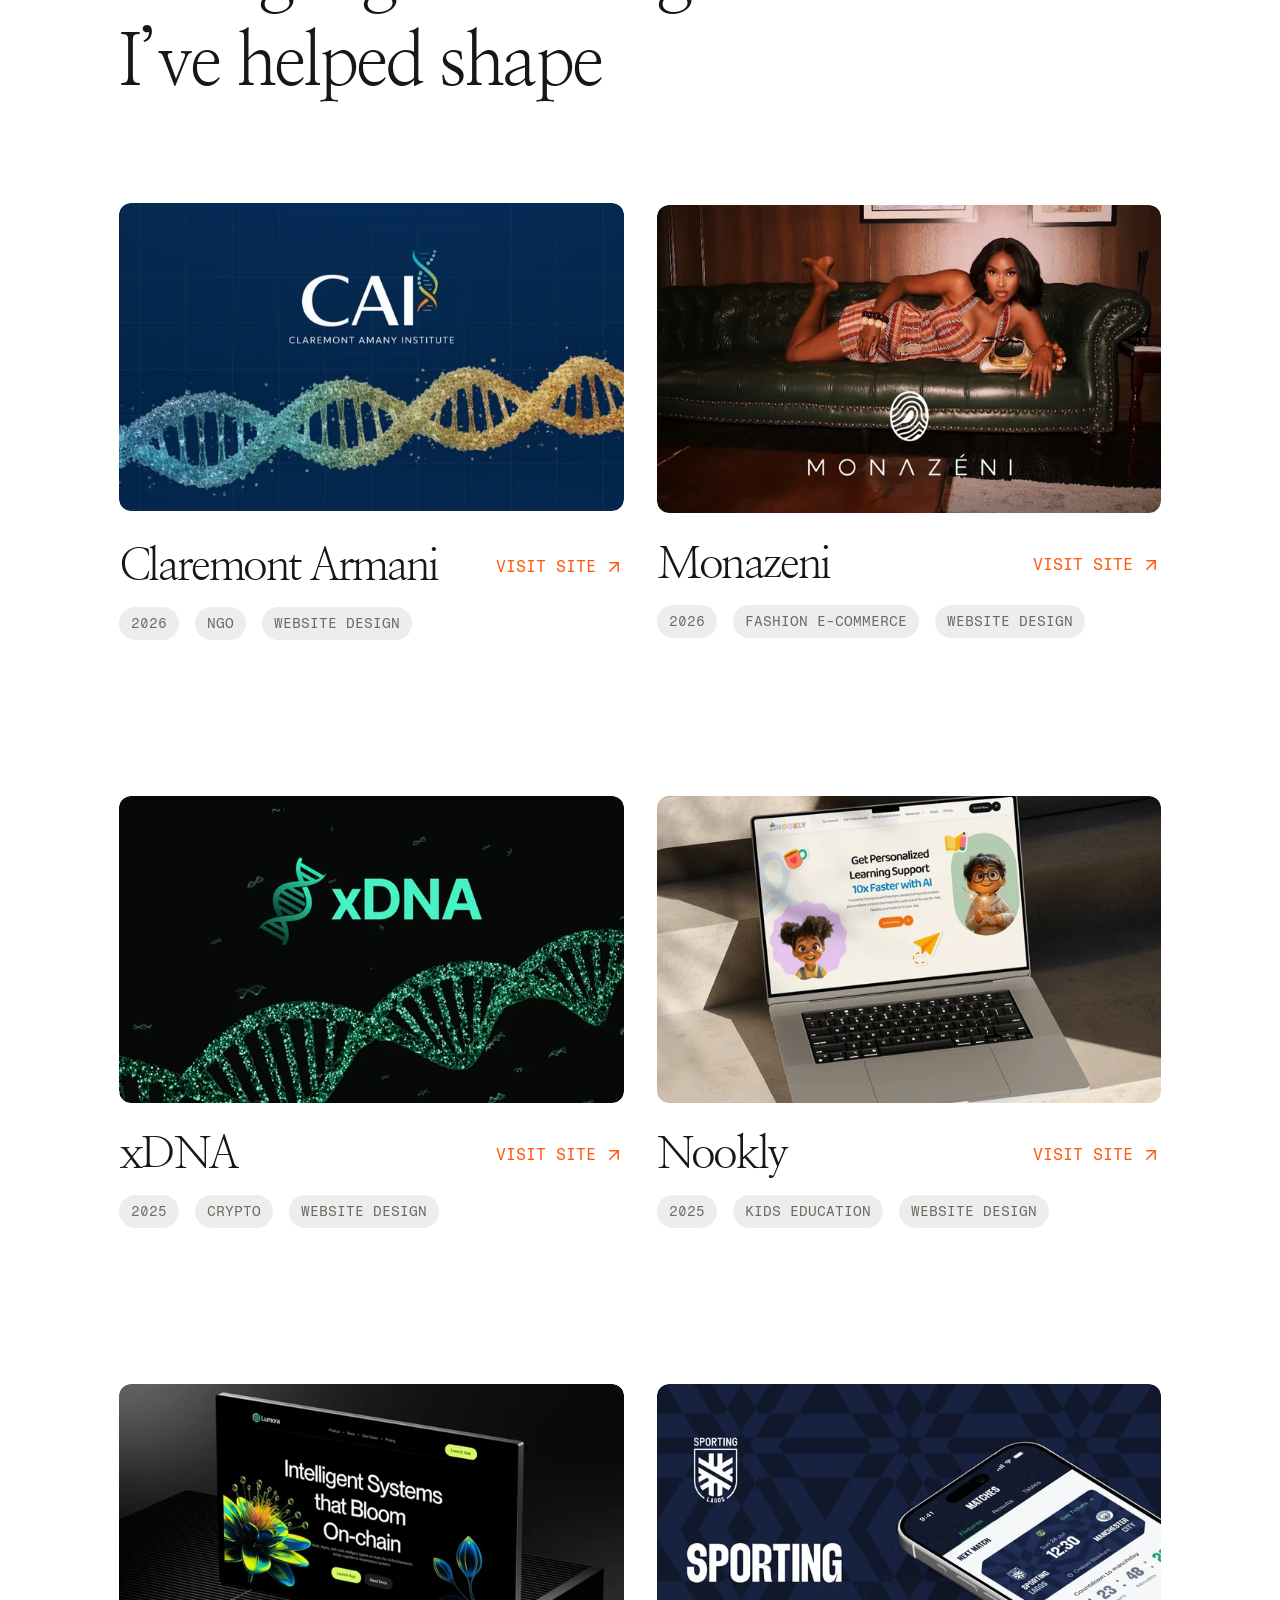
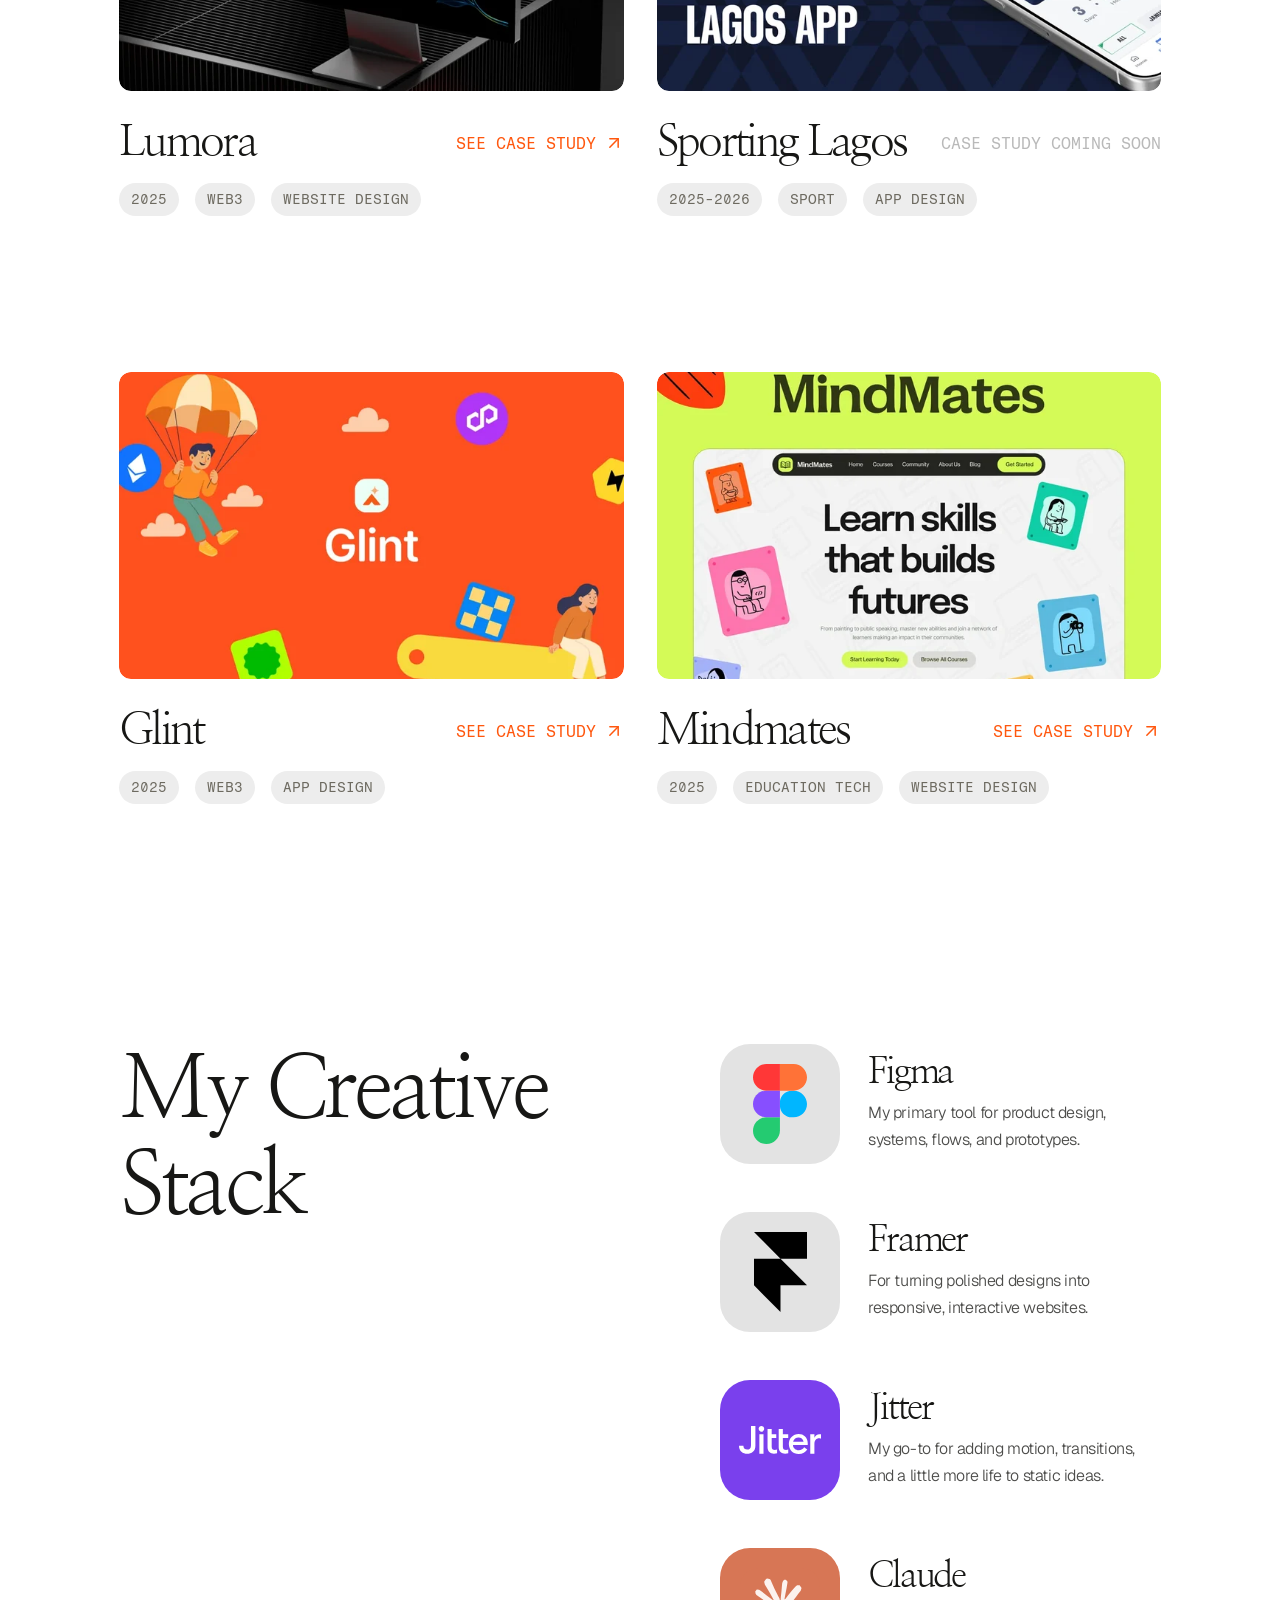
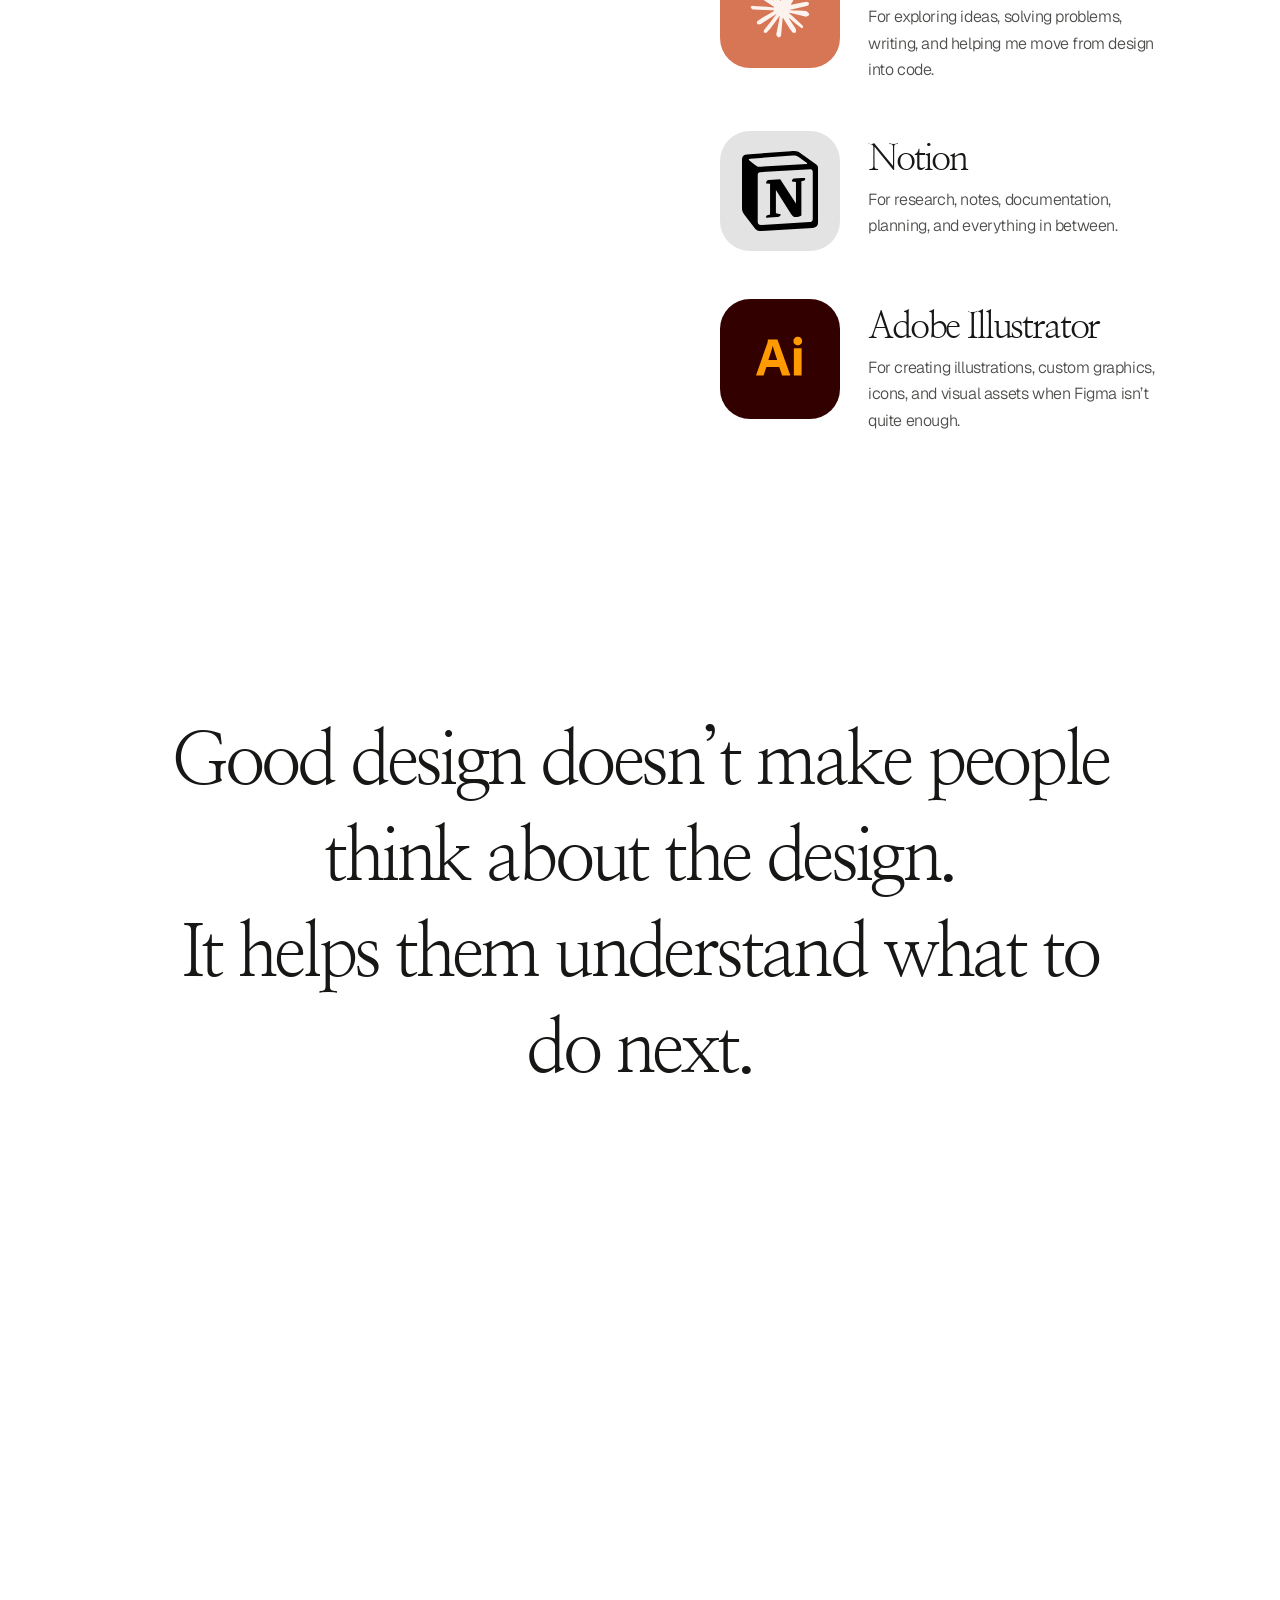
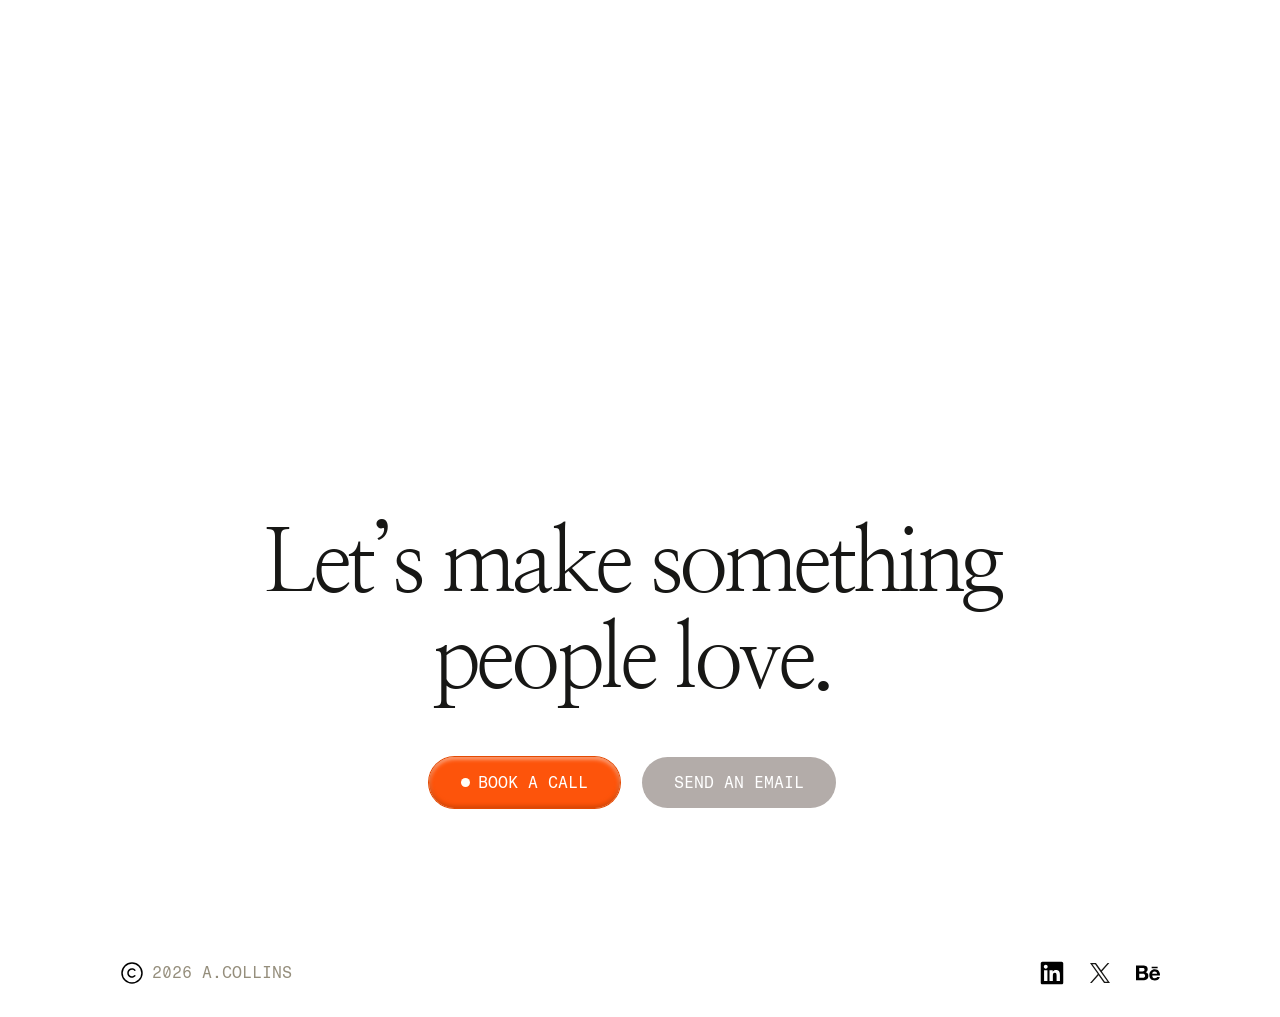
==== commit a1d7c34e: "Give the hero carousel one opening flush per page load The track starts at 1800px/s and eases onto i" ====
--- a/index.html
+++ b/index.html
@@ -2084,6 +2084,46 @@
   var hoverHeld = false;
   var userHeld = false;
 
+  /* One opening flush per page load: the track starts fast and eases onto
+     SPEED. It is only ever a speed, so position stays continuous — no reset,
+     jump or second animation — and the cards move as the one unit they
+     already are. The flags live for the page's lifetime, so remounting,
+     resizing, hovering or scrolling back never replays it. */
+  var BURST_SPEED = 1800;  // px per second at the very start
+  var BURST_MS = 2000;     // time taken to settle onto SPEED
+  var burstFrom = null;
+  var burstOver = false;
+  var burstWaitUntil = null;
+
+  function artworkReady() {
+    var imgs = track.querySelectorAll('.reel__item:not([data-reel-clone]) img');
+    for (var i = 0; i < imgs.length; i++) {
+      if (!imgs[i].complete) return false;
+    }
+    return true;
+  }
+
+  function speedAt(now) {
+    if (burstOver) return SPEED;
+
+    if (burstFrom === null) {
+      /* Hold at the normal speed until the artwork has painted, so the flush
+         never sweeps blank cards past. Capped so a slow image cannot cancel
+         the opening entirely. */
+      if (burstWaitUntil === null) burstWaitUntil = now + 2500;
+      if (!setWidth || (!artworkReady() && now < burstWaitUntil)) return SPEED;
+      burstFrom = now;
+    }
+
+    var t = (now - burstFrom) / BURST_MS;
+    if (t >= 1) { burstOver = true; return SPEED; }
+
+    /* Cubic ease-out: fast, then decelerating onto SPEED with a matching
+       slope, so the hand-off to normal motion is not perceptible. */
+    var k = 1 - t;
+    return SPEED + (BURST_SPEED - SPEED) * k * k * k;
+  }
+
   var finePointer = window.matchMedia('(hover: hover) and (pointer: fine)');
   var reducedMotion = window.matchMedia('(prefers-reduced-motion: reduce)');
 
@@ -2143,7 +2183,7 @@
     lastTime = now;
 
     if (!hoverHeld && !userHeld && setWidth) {
-      offset = (offset + SPEED * delta) % setWidth;
+      offset = (offset + speedAt(now) * delta) % setWidth;
       render();
     }
     rafId = window.requestAnimationFrame(frame);
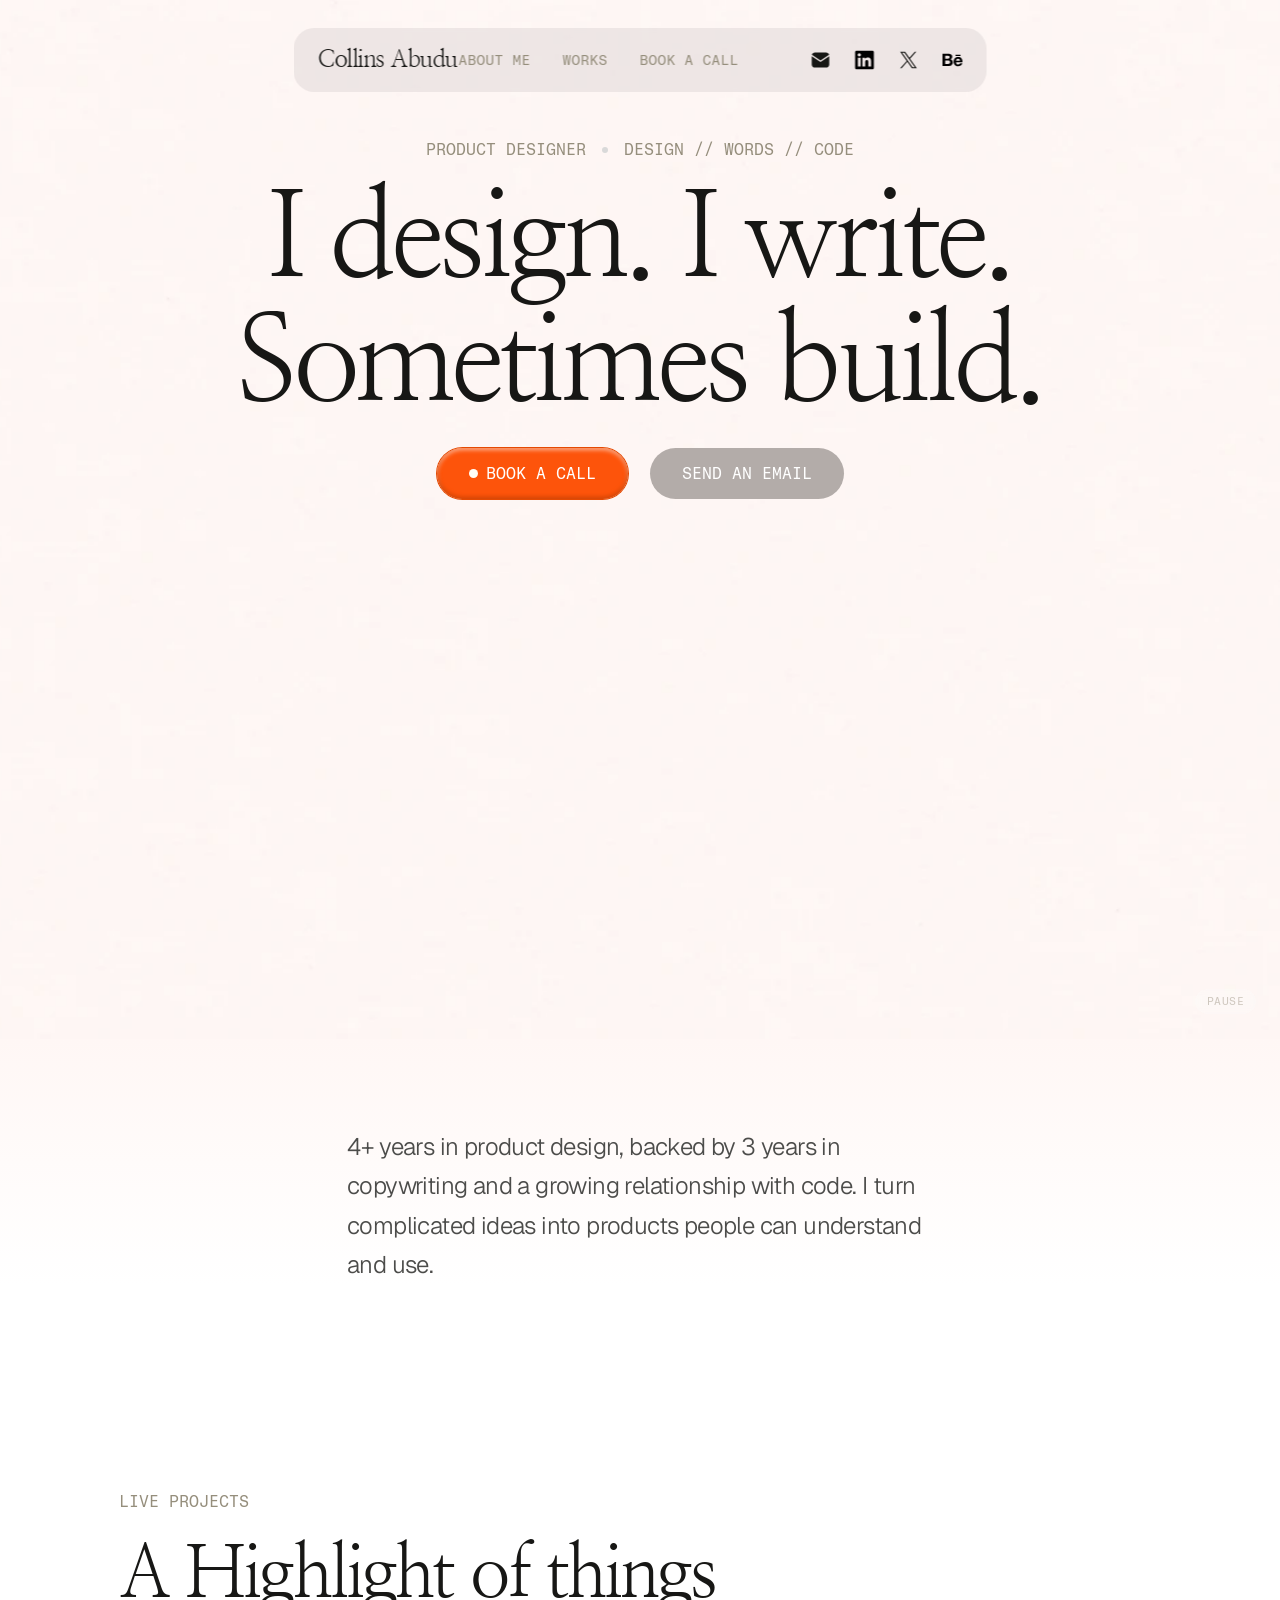
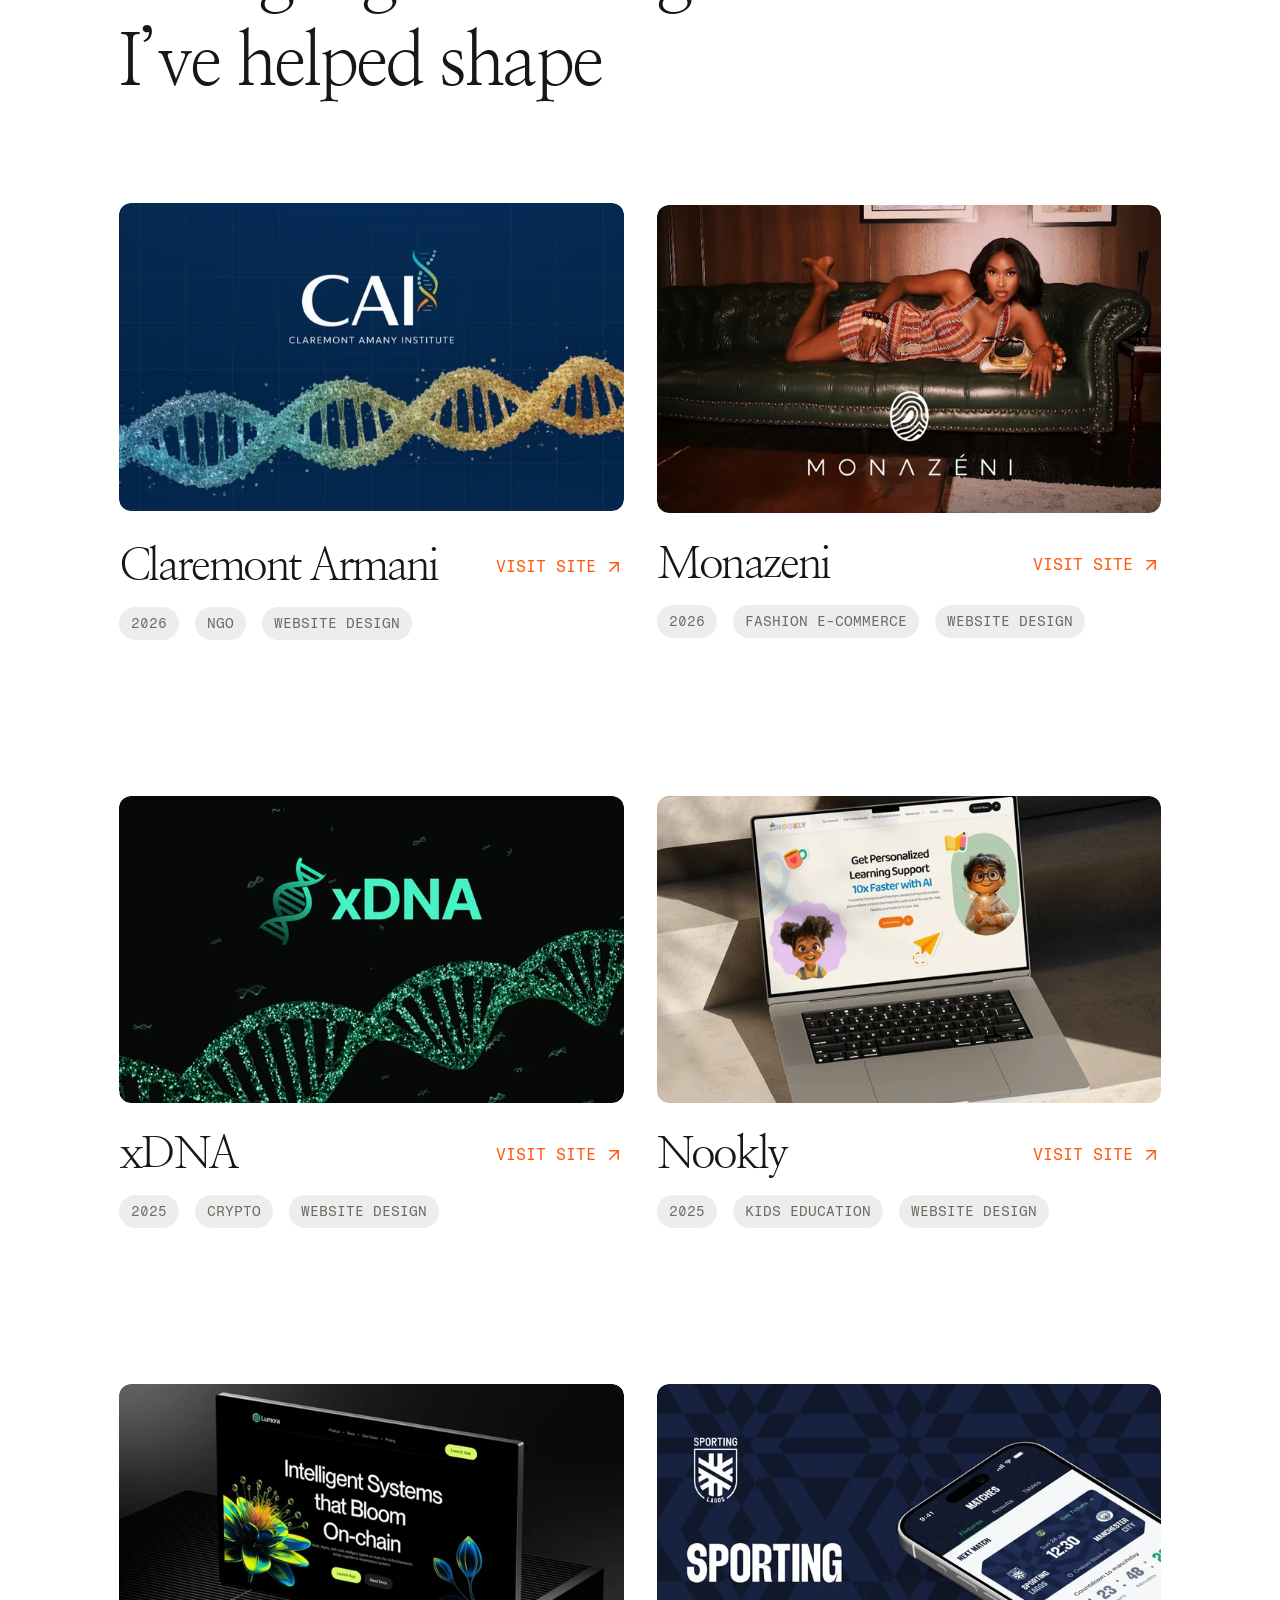
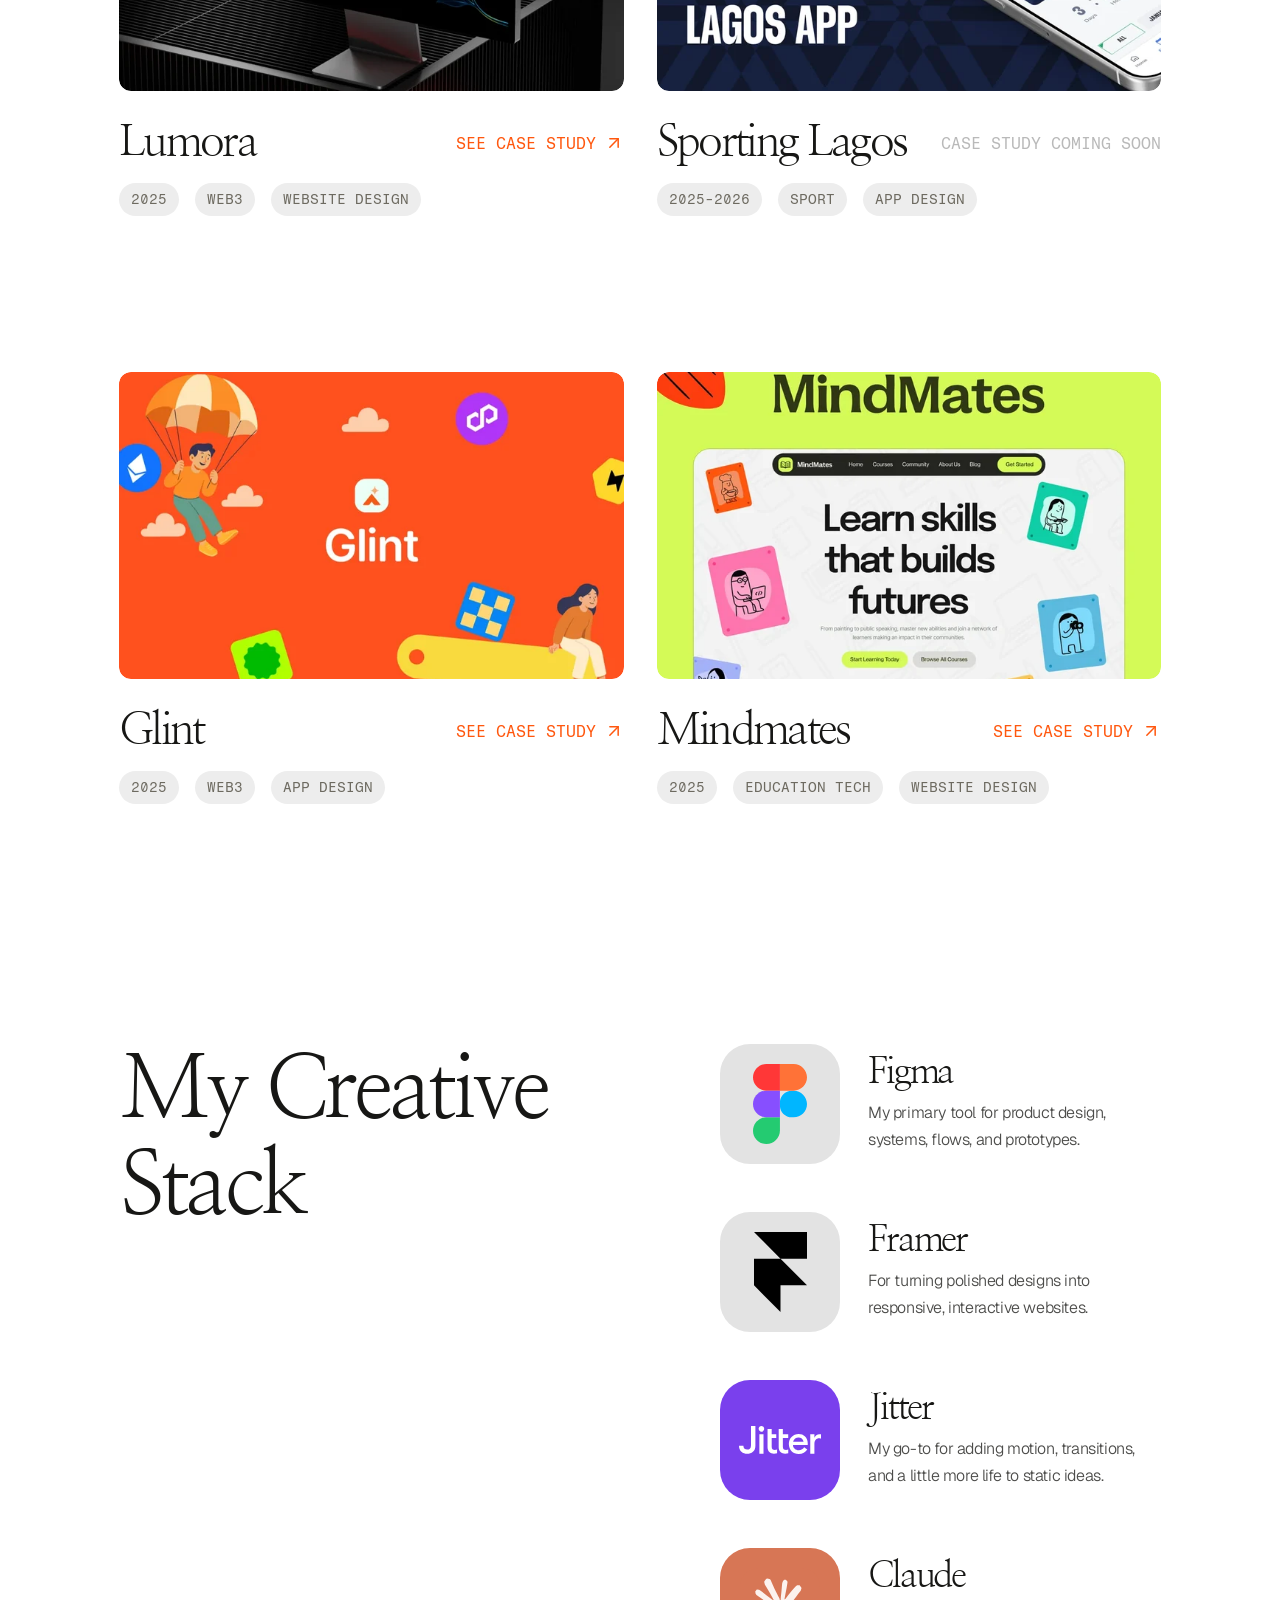
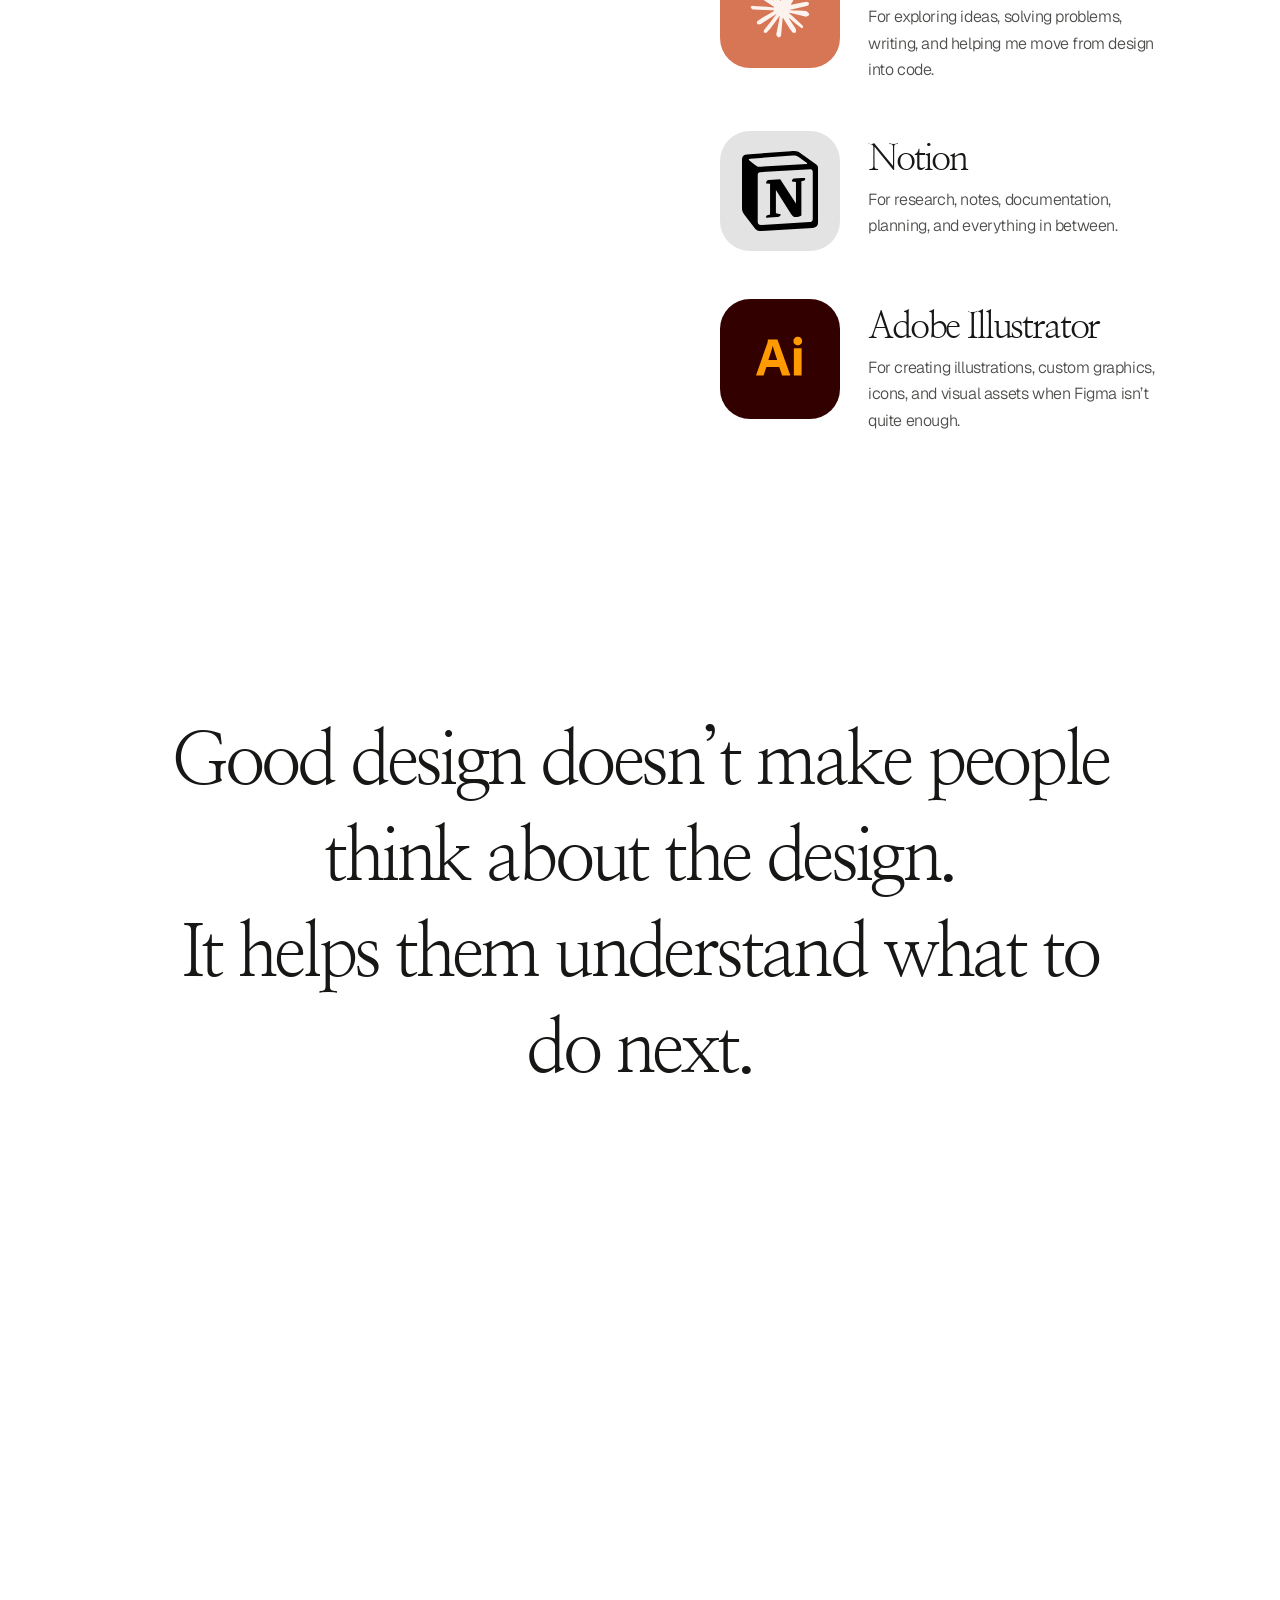
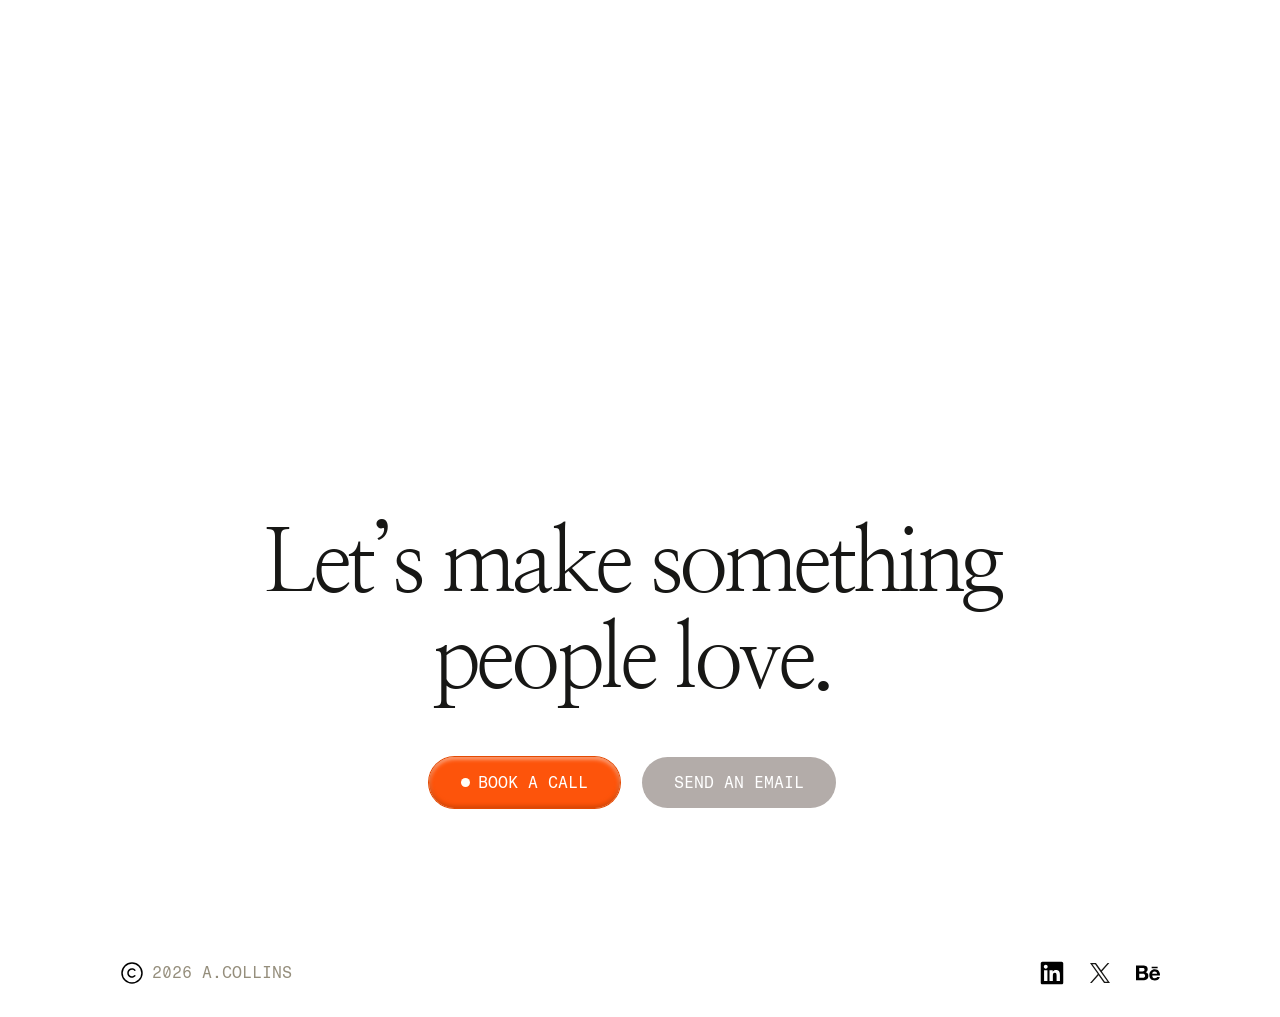
==== commit 5a47c982: "Add a privacy-preserving analytics beacon Reports pageviews and the clicks that matter — book a call" ====
--- a/index.html
+++ b/index.html
@@ -2463,6 +2463,60 @@
     triggers[k].addEventListener('touchstart', warm, { passive: true });
   }
 })();
+
+/* ---------------------------------------------------------
+   Analytics beacon.
+
+   Fire-and-forget: sendBeacon hands the payload to the browser, which
+   delivers it on its own time, so nothing here blocks a click or delays
+   the page. No cookies and no identifiers are set on this end — the
+   collector derives a daily-rotating hash and stores no IP.
+   --------------------------------------------------------- */
+(function () {
+  var ENDPOINT = 'https://portfolio-analytics.collinsabuduac.workers.dev/collect';
+  if (!navigator.sendBeacon) return;
+
+  var device = window.matchMedia('(max-width: 768px)').matches ? 'mobile' : 'desktop';
+
+  function send(payload) {
+    payload.path = location.pathname;
+    payload.device = device;
+    try {
+      /* text/plain keeps this a "simple" request, so the browser skips the
+         CORS preflight and it costs one round trip rather than two. */
+      navigator.sendBeacon(ENDPOINT, new Blob([JSON.stringify(payload)], { type: 'text/plain' }));
+    } catch (err) { /* analytics must never break the page */ }
+  }
+
+  send({ type: 'pageview', referrer: document.referrer || null });
+
+  var ICON = { LinkedIn: 'linkedin', X: 'x', Behance: 'behance', 'Email Collins': 'email-icon' };
+
+  function label(a) {
+    var href = a.getAttribute('href') || '';
+    if (a.classList.contains('cta--secondary')) return 'send-an-email';
+    if (a.classList.contains('cta') || href.indexOf('cal.com') > -1 || href === '#book') {
+      return 'book-a-call';
+    }
+    if (a.classList.contains('project__link')) {
+      var card = a.closest('.project');
+      var name = card && card.querySelector('.project__name');
+      return 'project:' + (name ? name.textContent.trim().toLowerCase().replace(/\s+/g, '-') : '?');
+    }
+    return ICON[a.getAttribute('aria-label')] || null;
+  }
+
+  document.addEventListener(
+    'click',
+    function (event) {
+      var a = event.target.closest && event.target.closest('a');
+      if (!a) return;
+      var name = label(a);
+      if (name) send({ type: 'click', name: name });
+    },
+    true
+  );
+})();
 </script>
 
 </body>
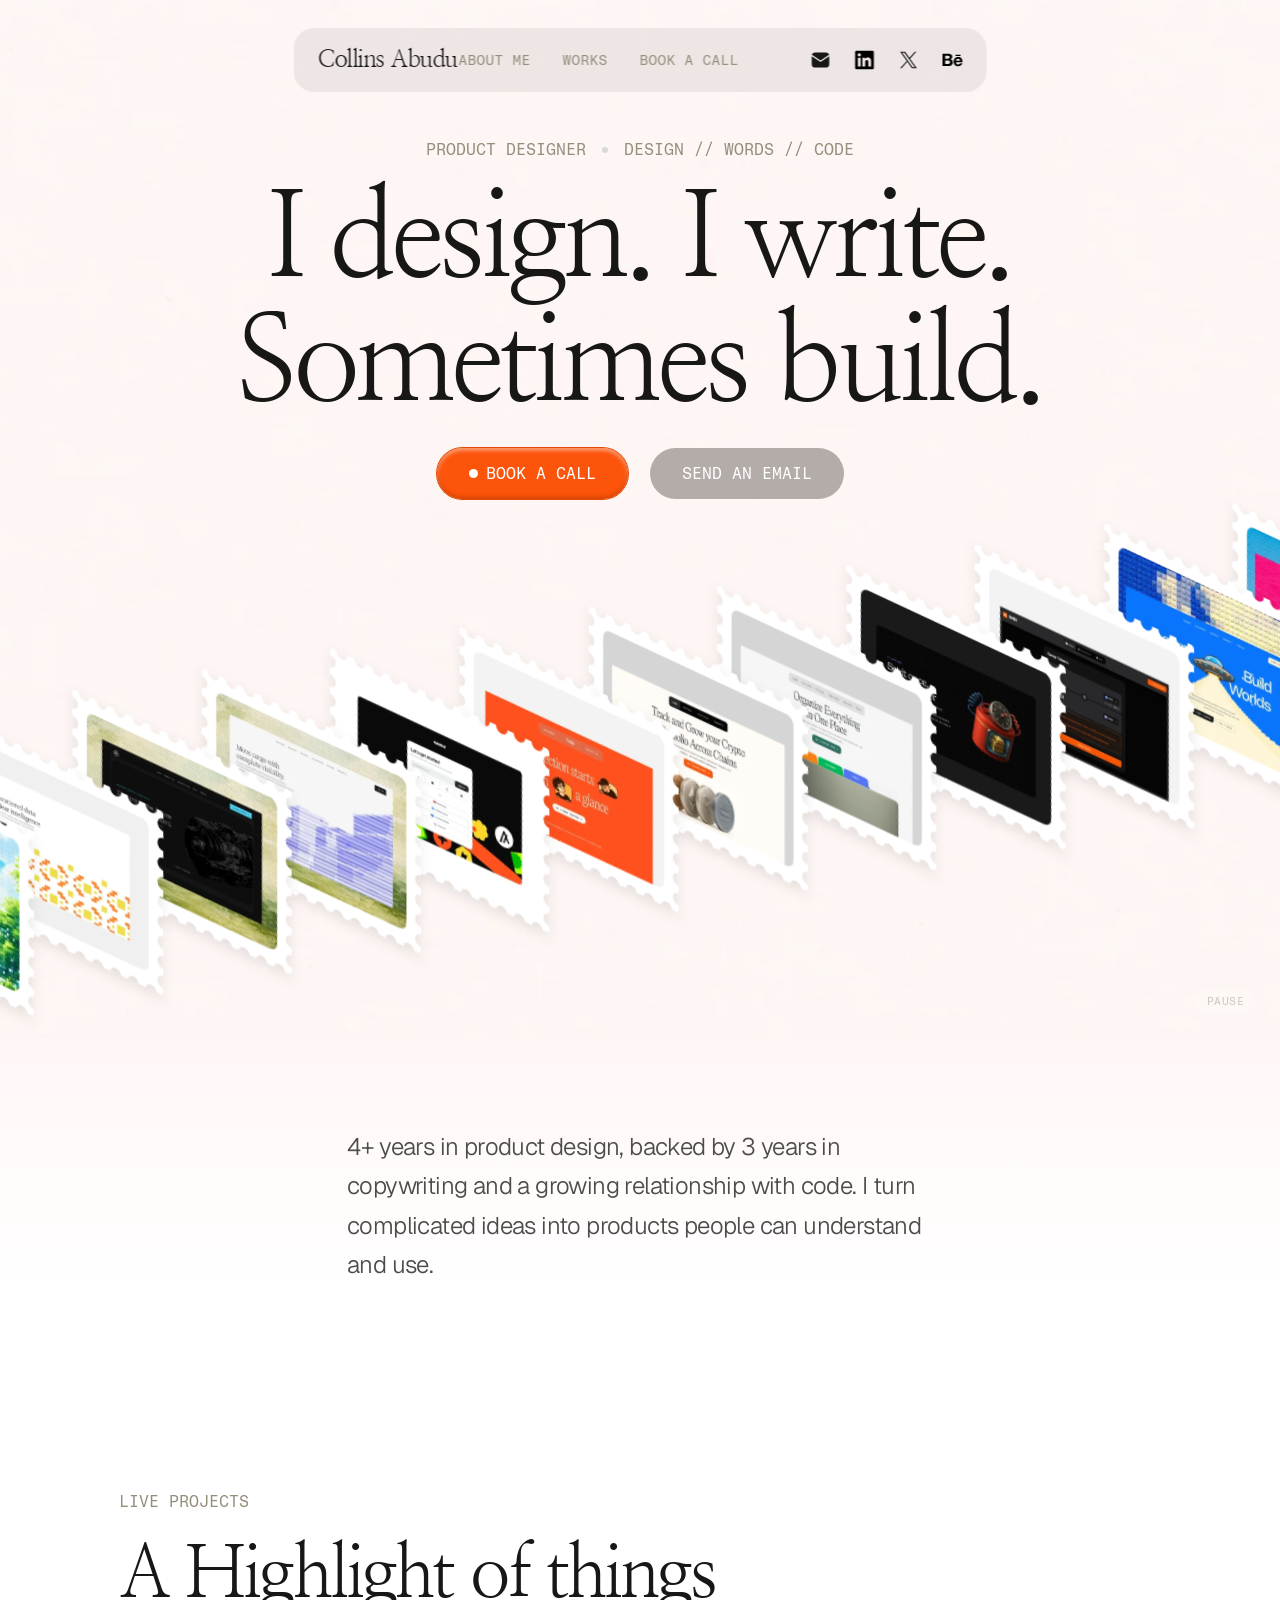
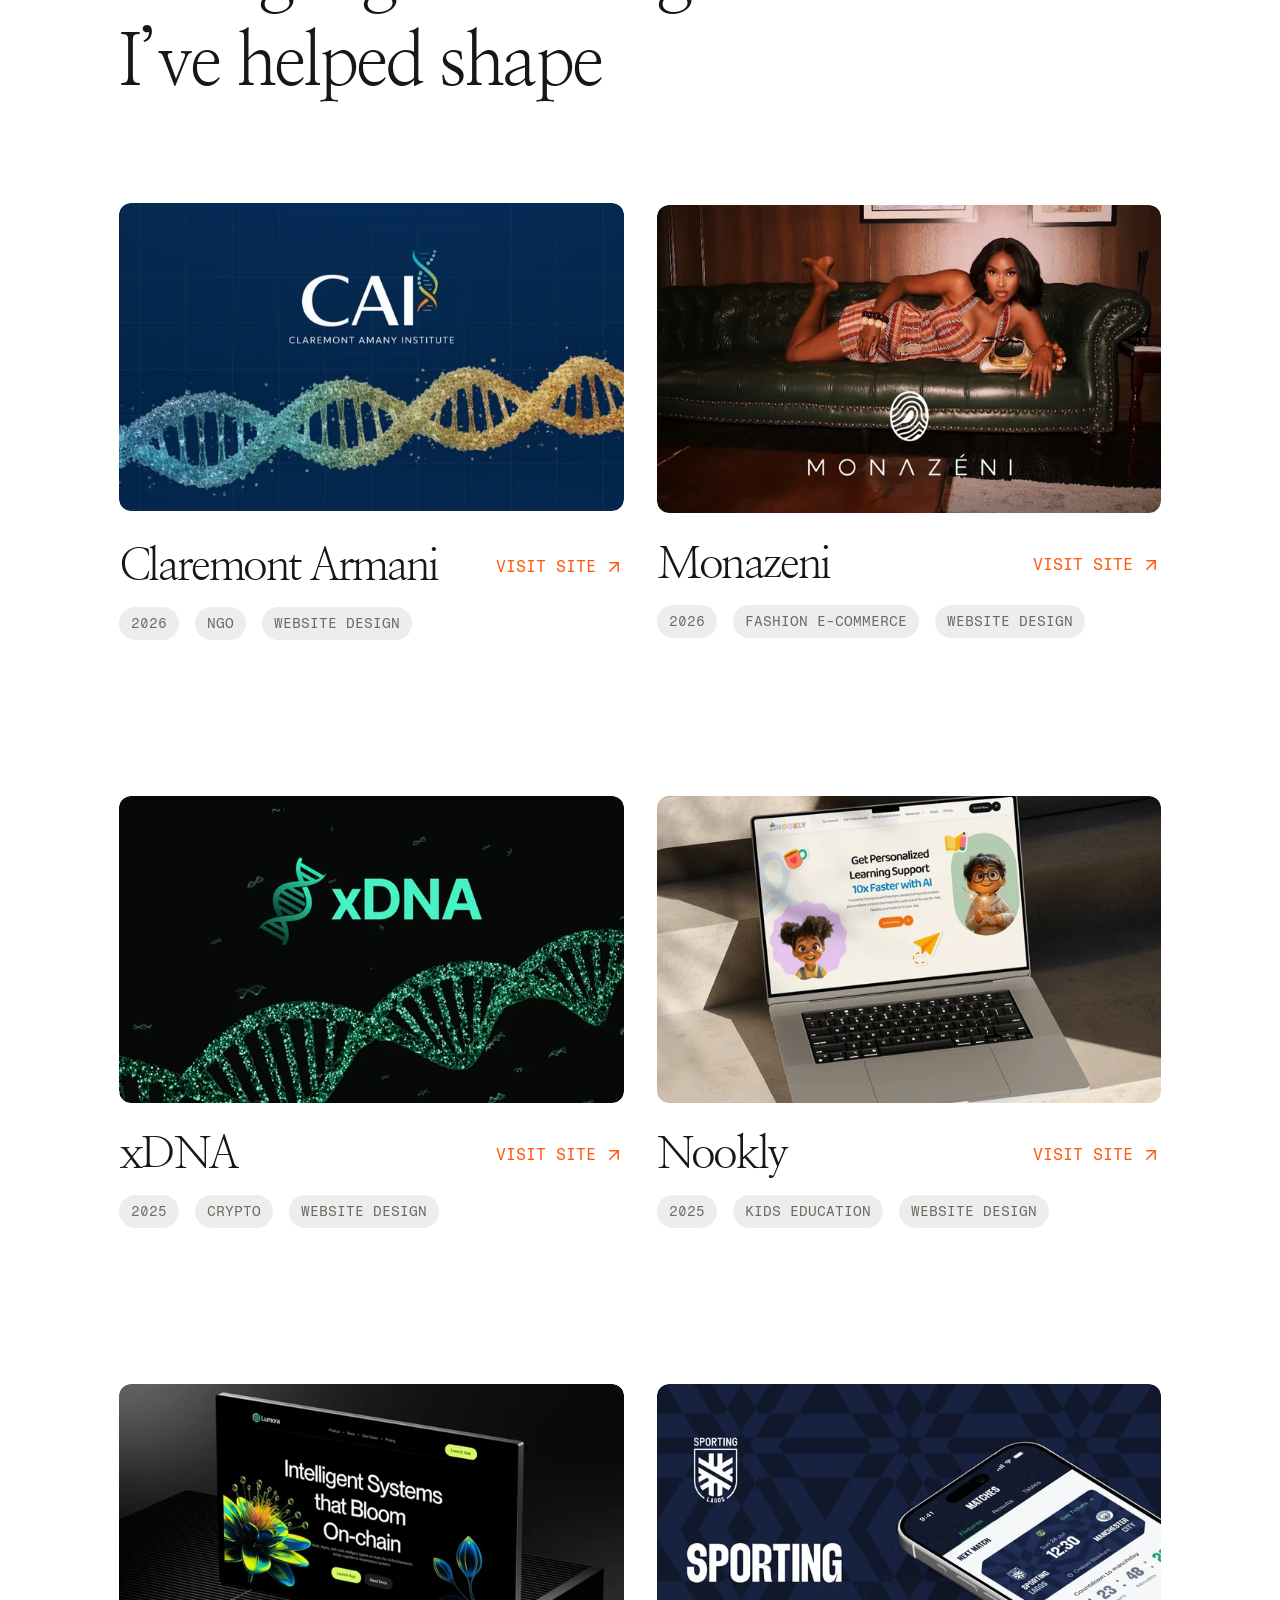
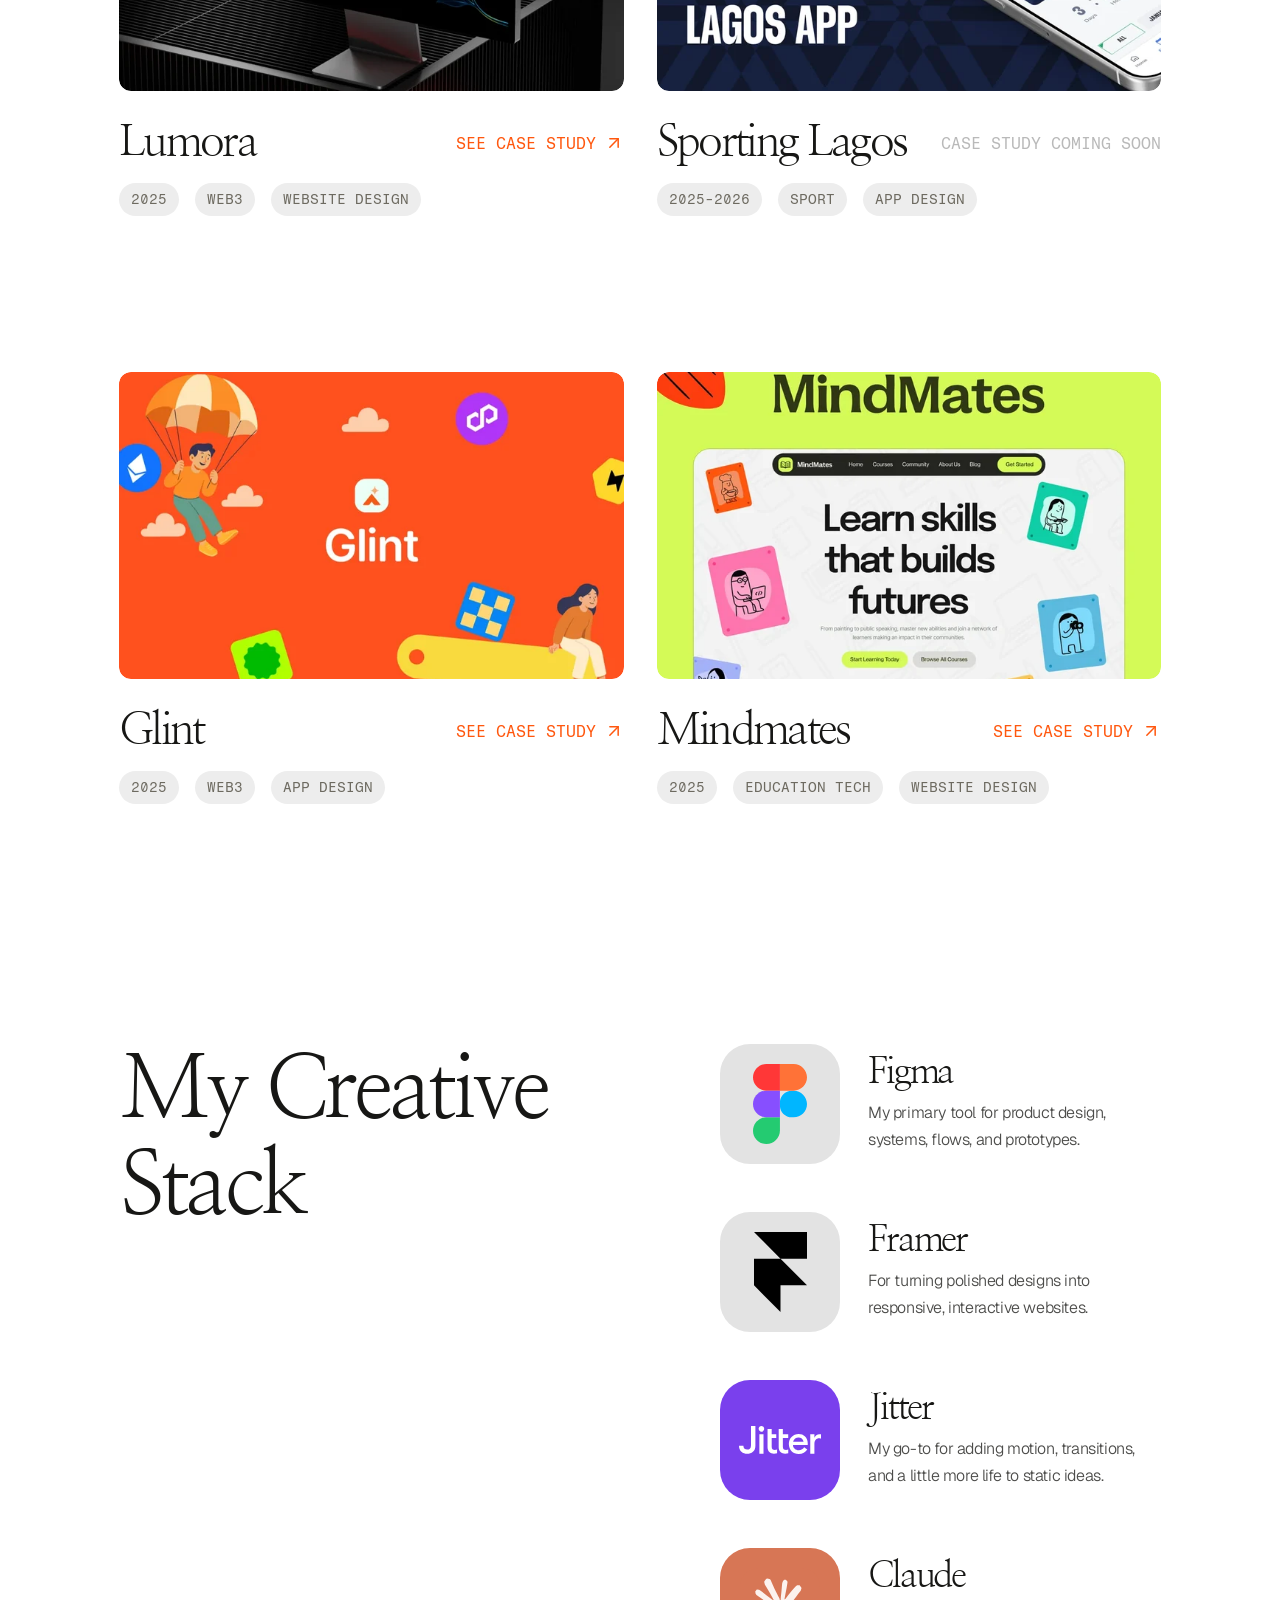
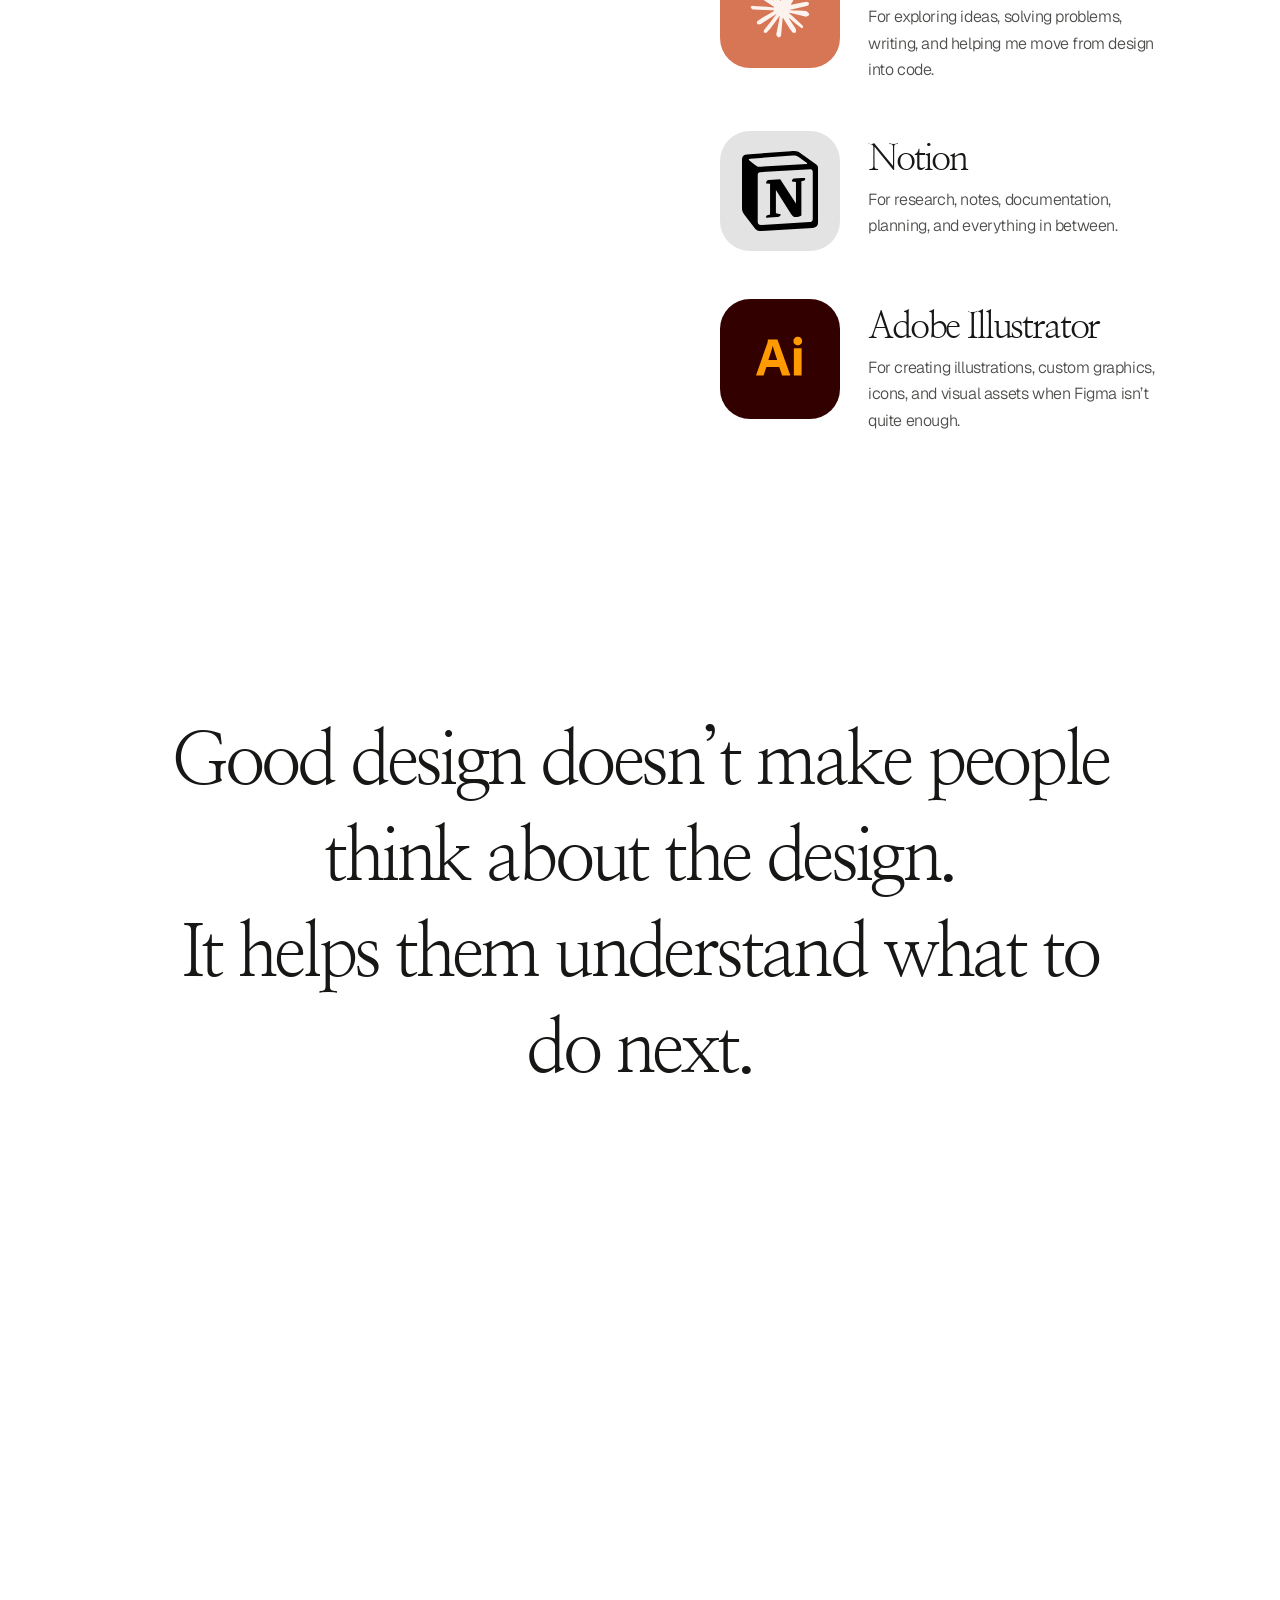
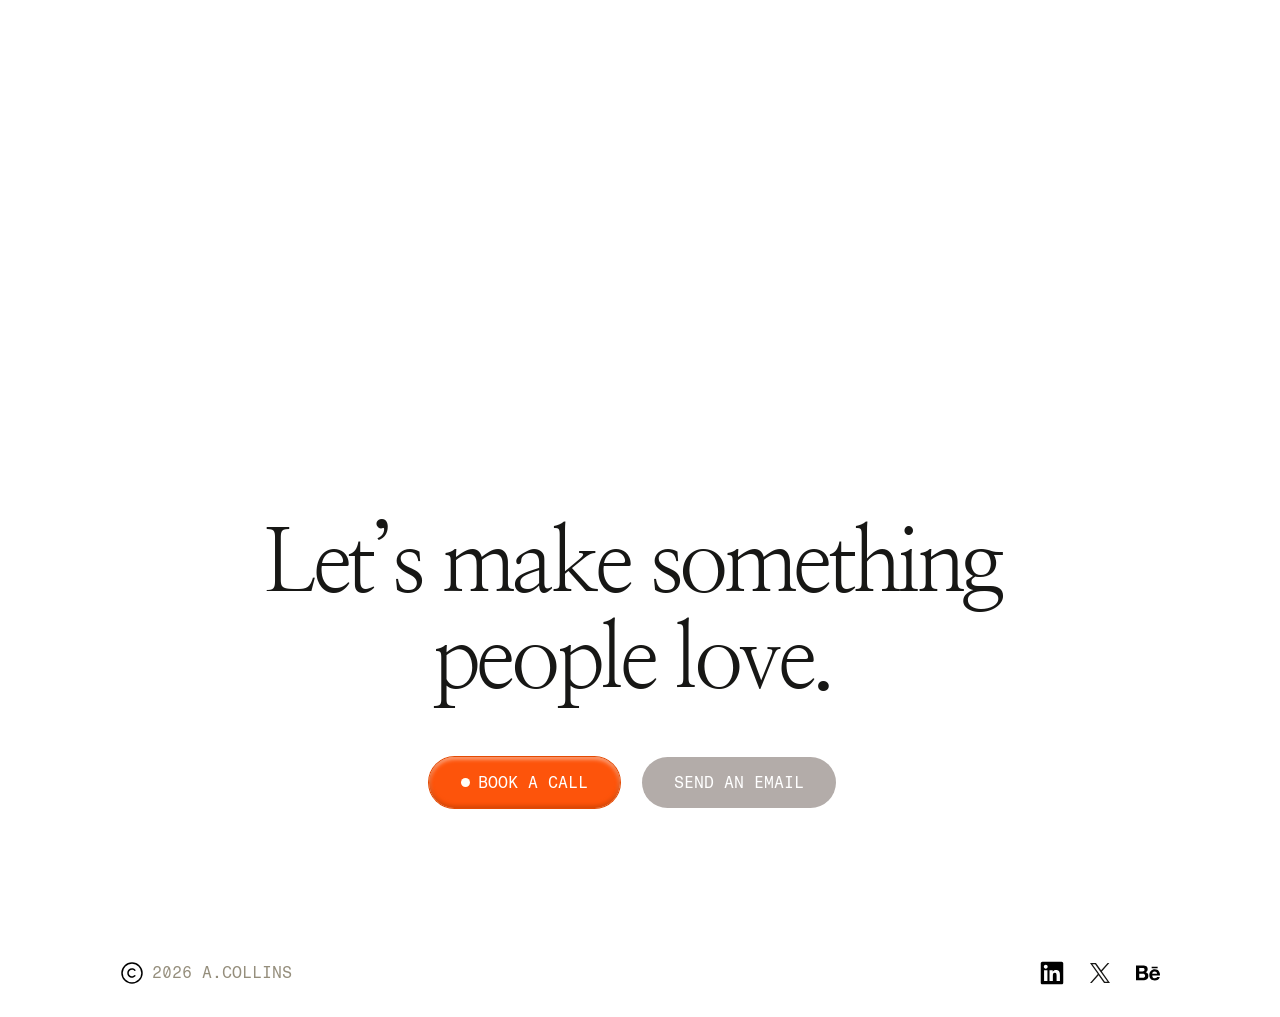
==== commit 926aacdc: "Add a link preview card for shared URLs Fits the Figma share design into the 1200x630 box every plat" ====
--- a/index.html
+++ b/index.html
@@ -4,6 +4,26 @@
 <meta charset="UTF-8">
 <meta name="viewport" content="width=device-width, initial-scale=1.0">
 <title>Collins Abudu — Product Designer</title>
+<meta name="description" content="Product designer working where interface, language and technology meet. 4+ years in product design, backed by copywriting and a growing relationship with code.">
+<link rel="canonical" href="https://collinsabudu.com/">
+
+<!-- Link preview card. Absolute URLs are required: the crawlers that build
+     these previews do not resolve relative paths. -->
+<meta property="og:type" content="website">
+<meta property="og:url" content="https://collinsabudu.com/">
+<meta property="og:site_name" content="Collins Abudu">
+<meta property="og:title" content="Collins Abudu — Product Designer">
+<meta property="og:description" content="I design. I write. Sometimes build.">
+<meta property="og:image" content="https://collinsabudu.com/assets/share-card.jpg">
+<meta property="og:image:width" content="1200">
+<meta property="og:image:height" content="630">
+<meta property="og:image:alt" content="Collins Abudu — product designer. A collage reading “I design.” with handwritten notes and a botanical illustration.">
+
+<meta name="twitter:card" content="summary_large_image">
+<meta name="twitter:title" content="Collins Abudu — Product Designer">
+<meta name="twitter:description" content="I design. I write. Sometimes build.">
+<meta name="twitter:image" content="https://collinsabudu.com/assets/share-card.jpg">
+<meta name="twitter:image:alt" content="Collins Abudu — product designer. A collage reading “I design.” with handwritten notes and a botanical illustration.">
 <link rel="preconnect" href="https://fonts.googleapis.com">
 <link rel="preconnect" href="https://fonts.gstatic.com" crossorigin>
 <link href="https://fonts.googleapis.com/css2?family=Fragment+Mono:ital@0;1&family=Geist:wght@100..900&family=Geist+Mono:wght@400&family=Nanum+Myeongjo:wght@400;700&display=swap" rel="stylesheet">
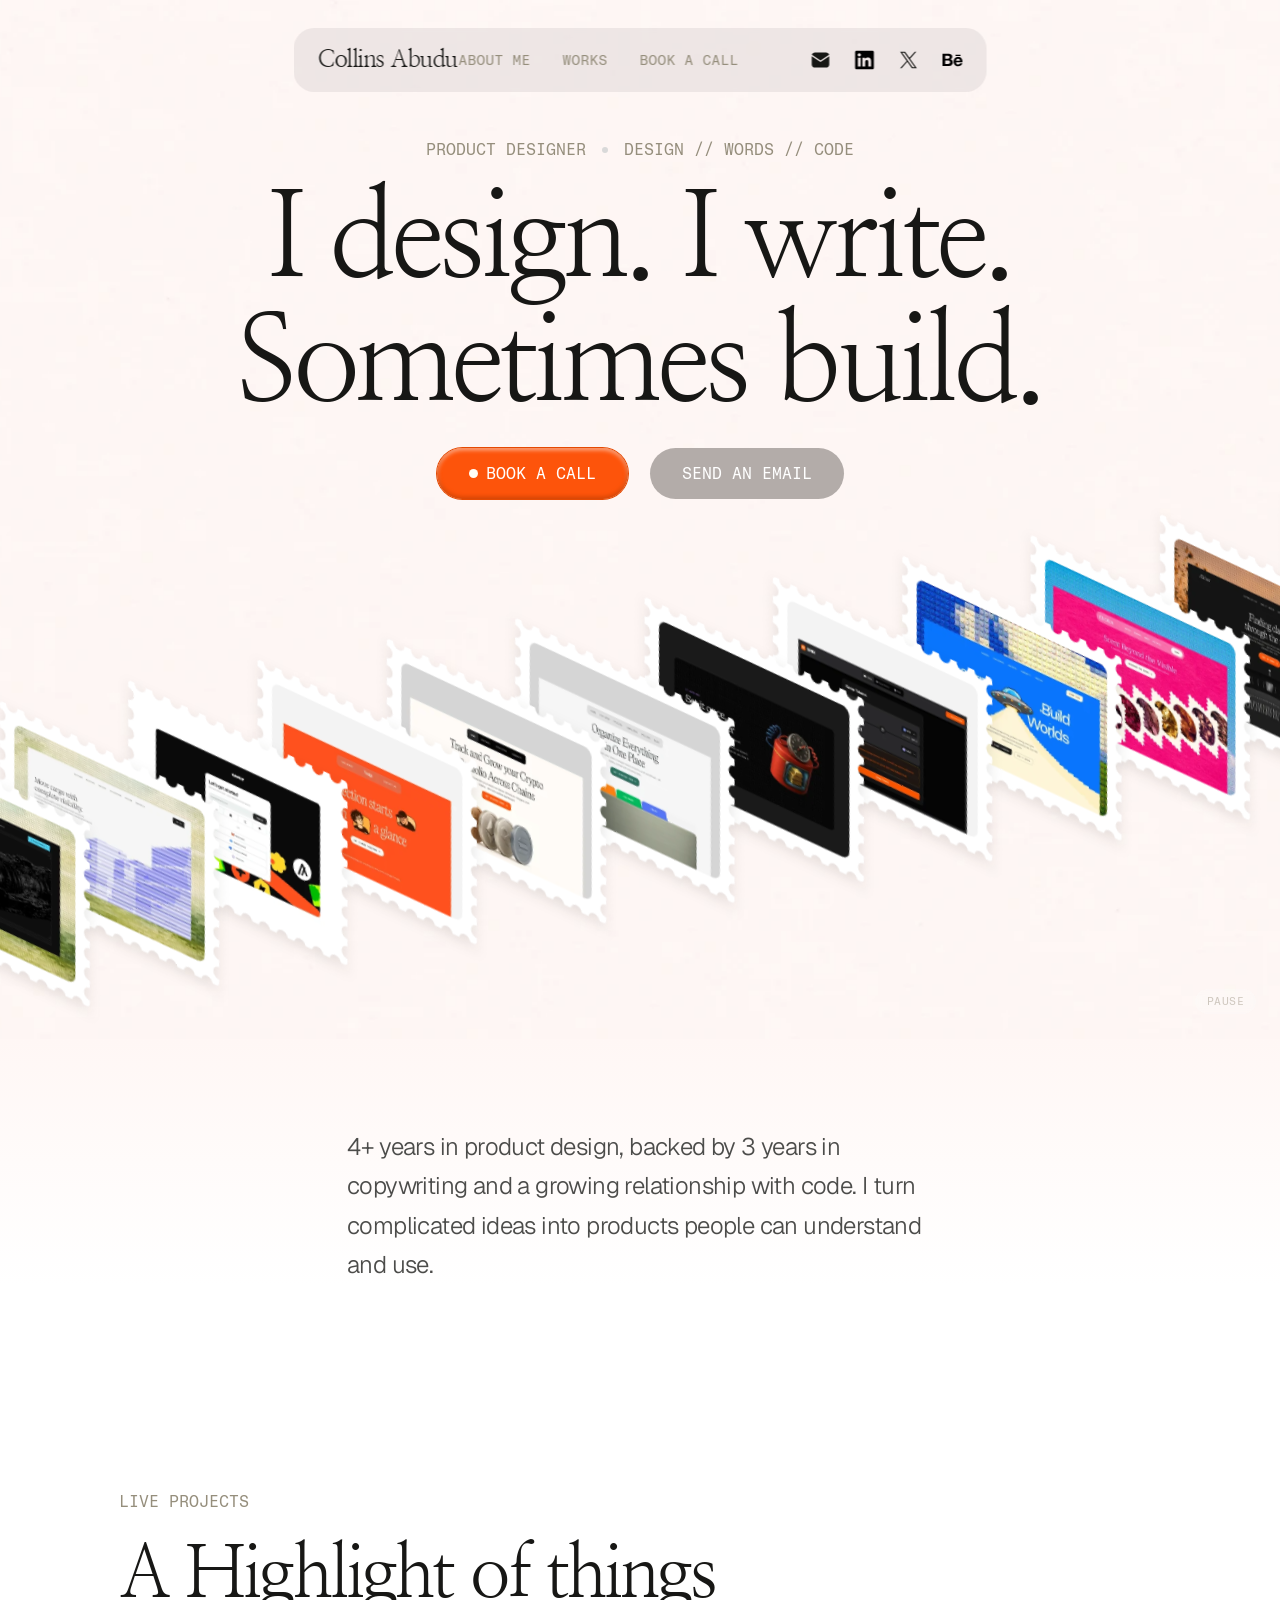
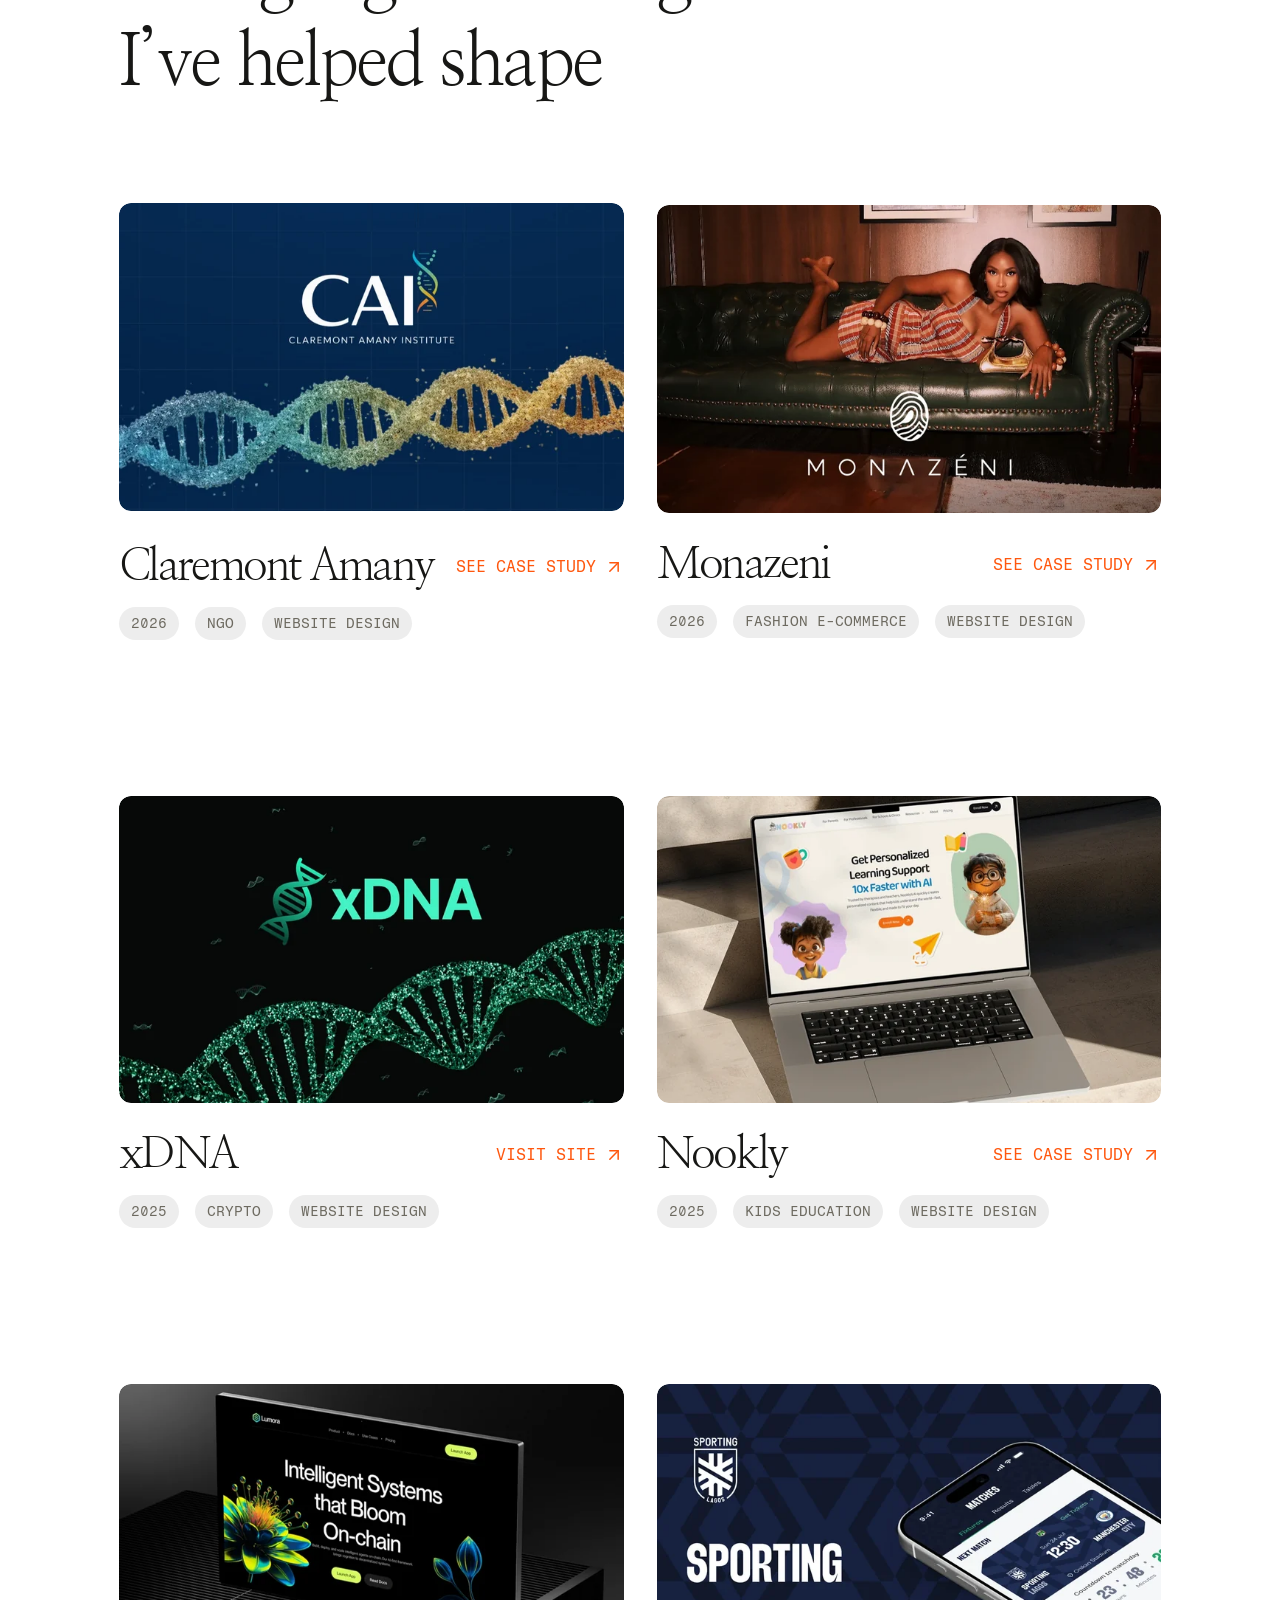
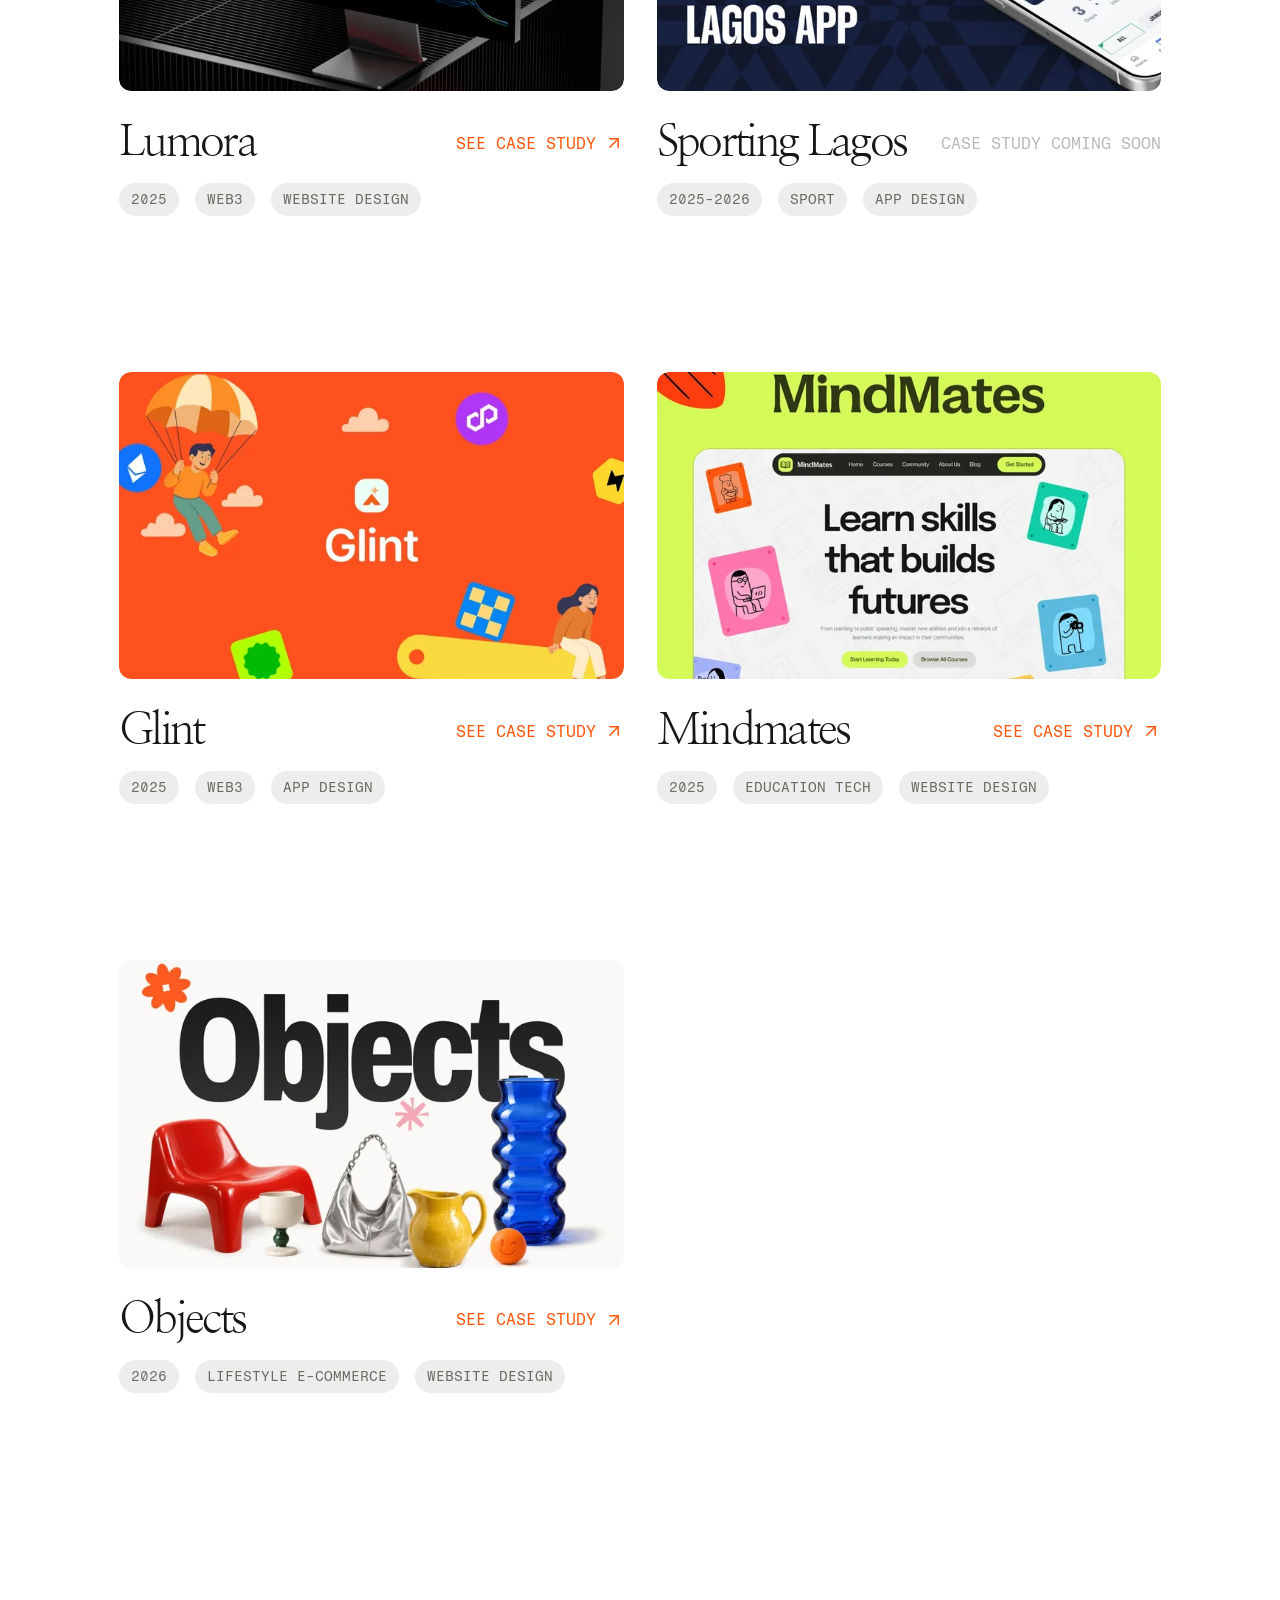
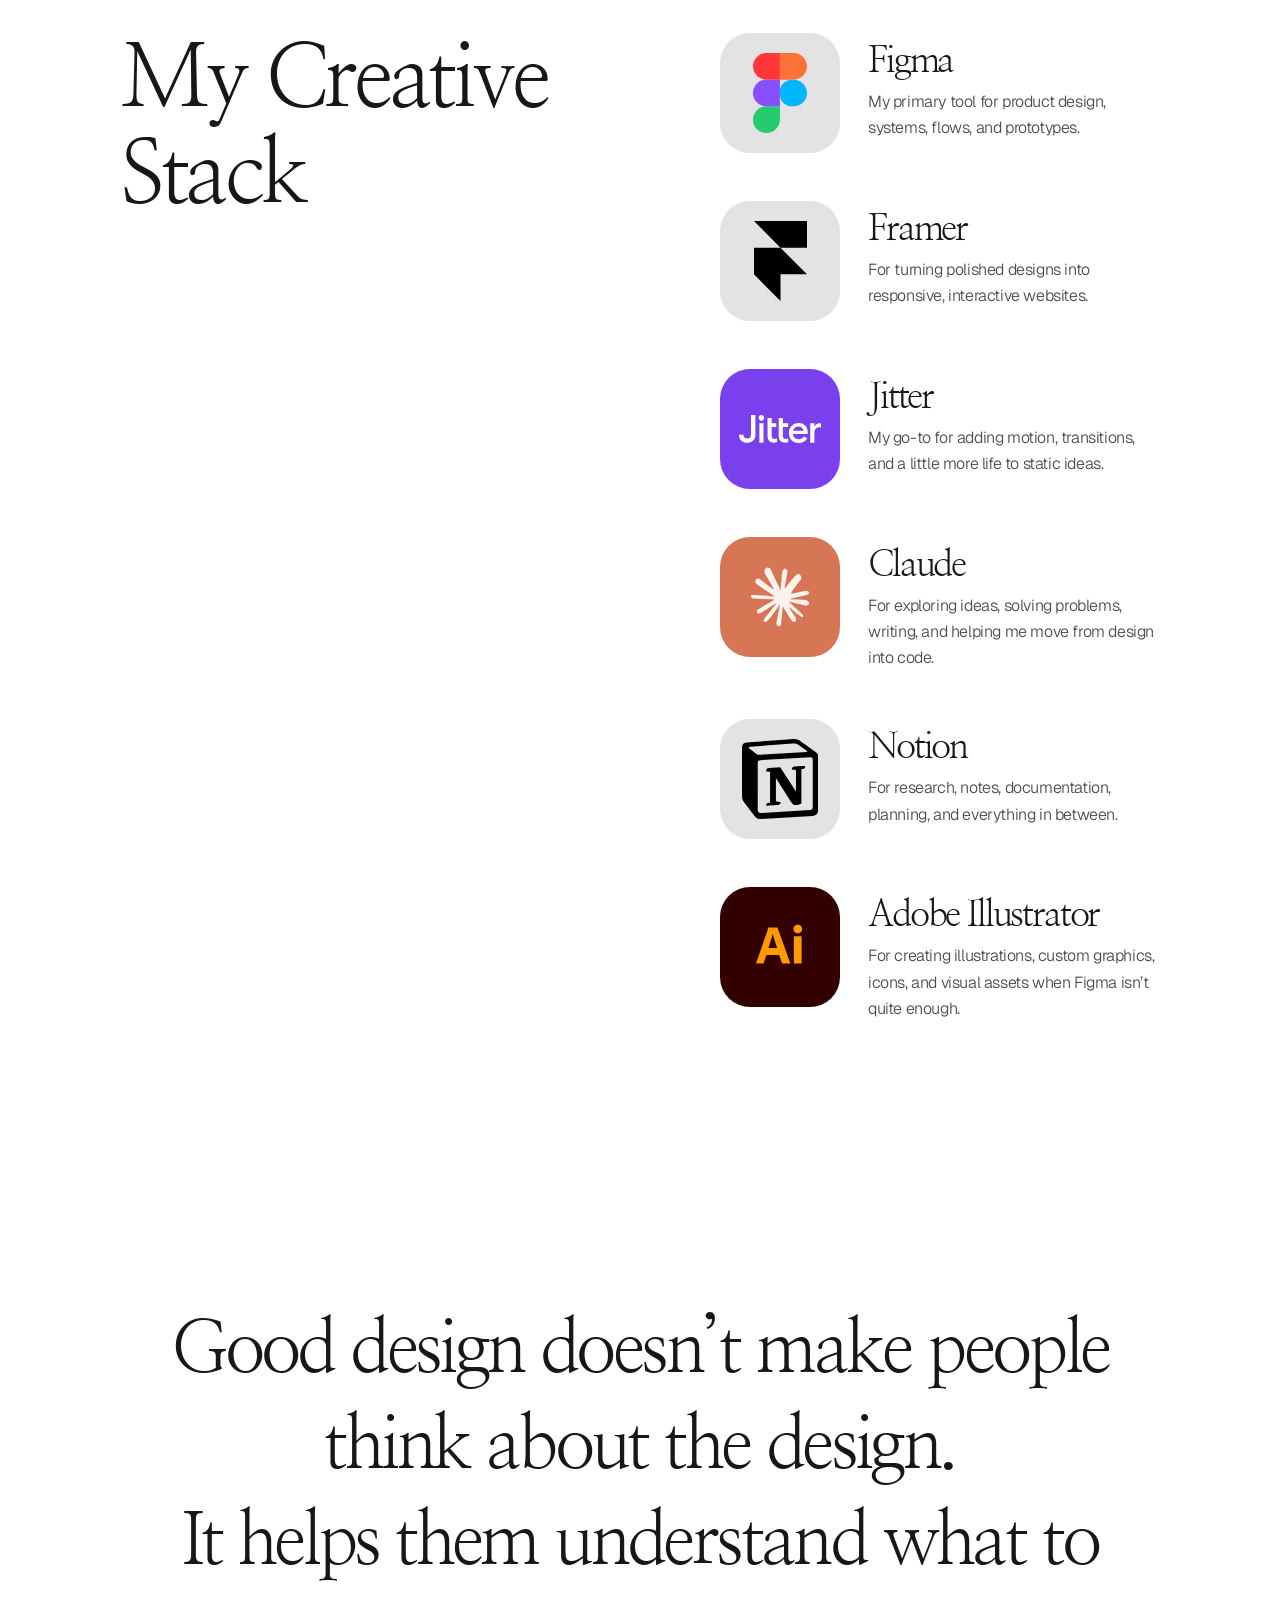
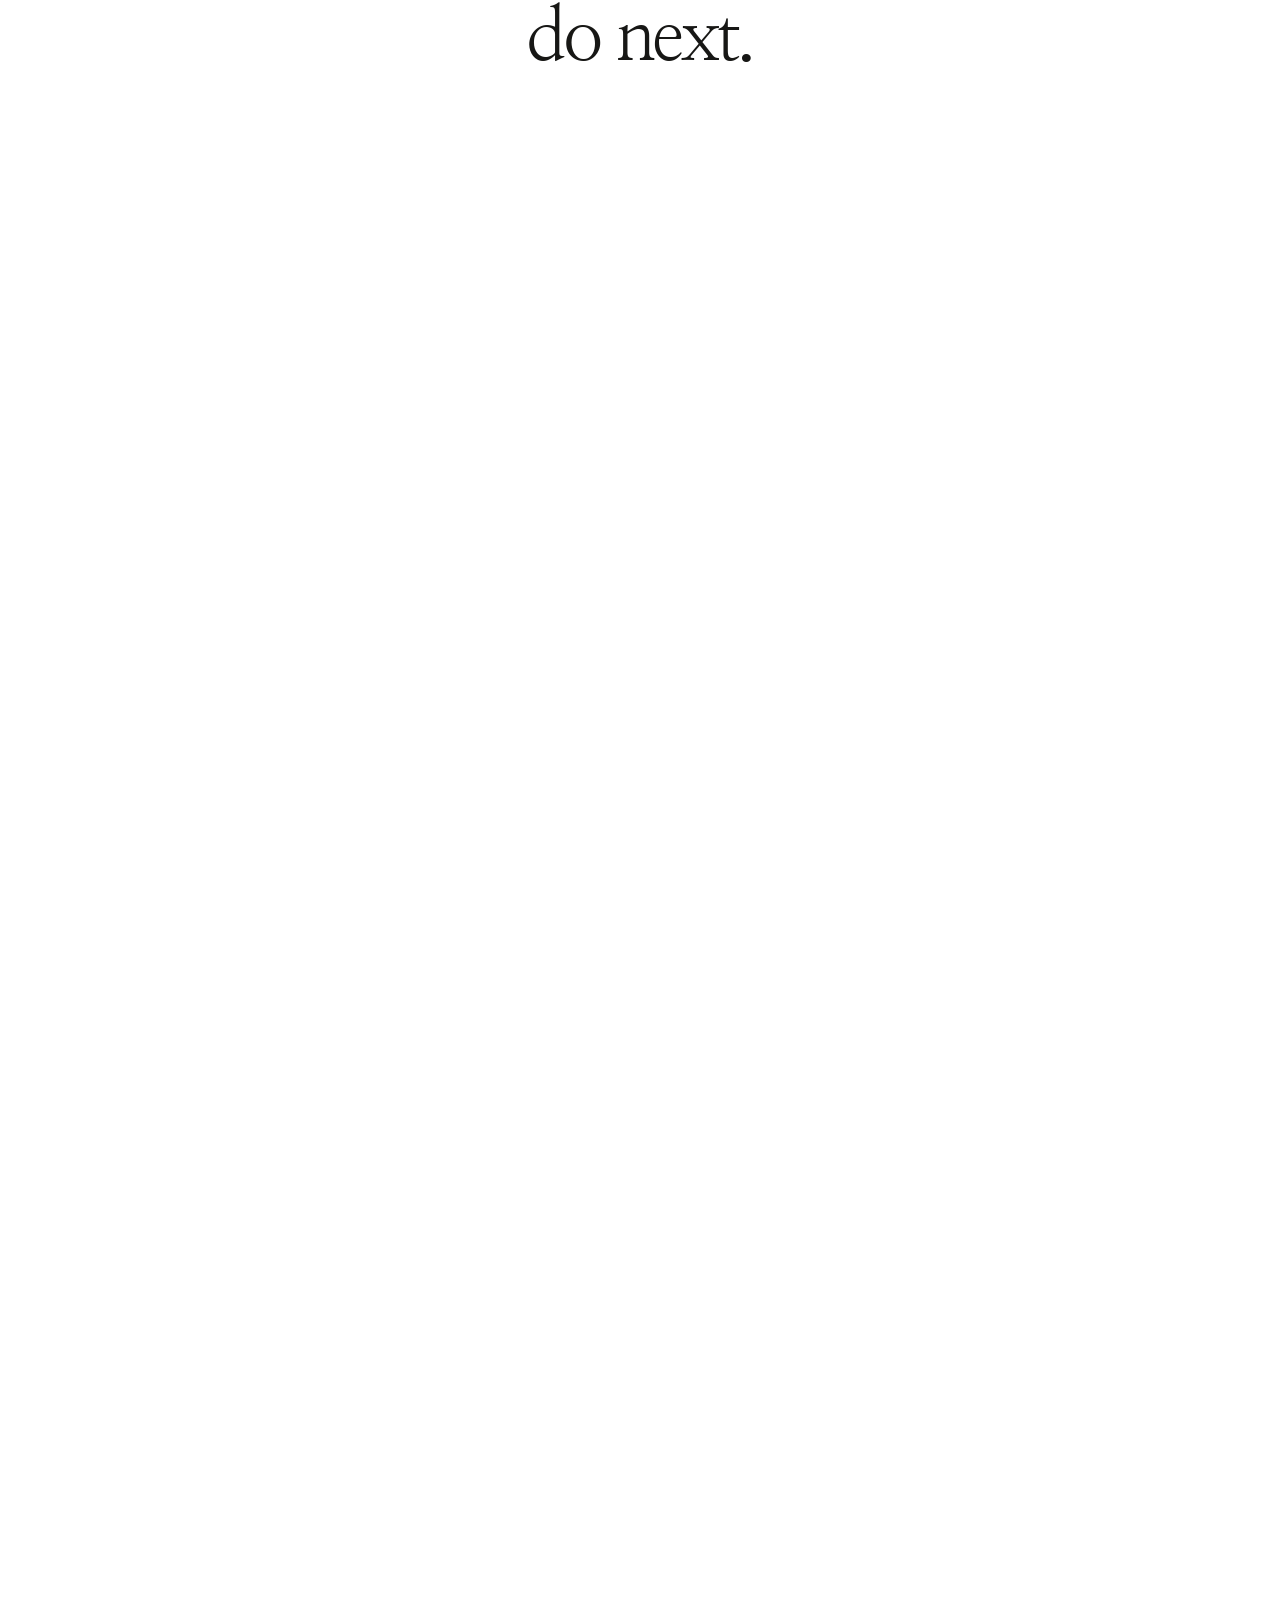
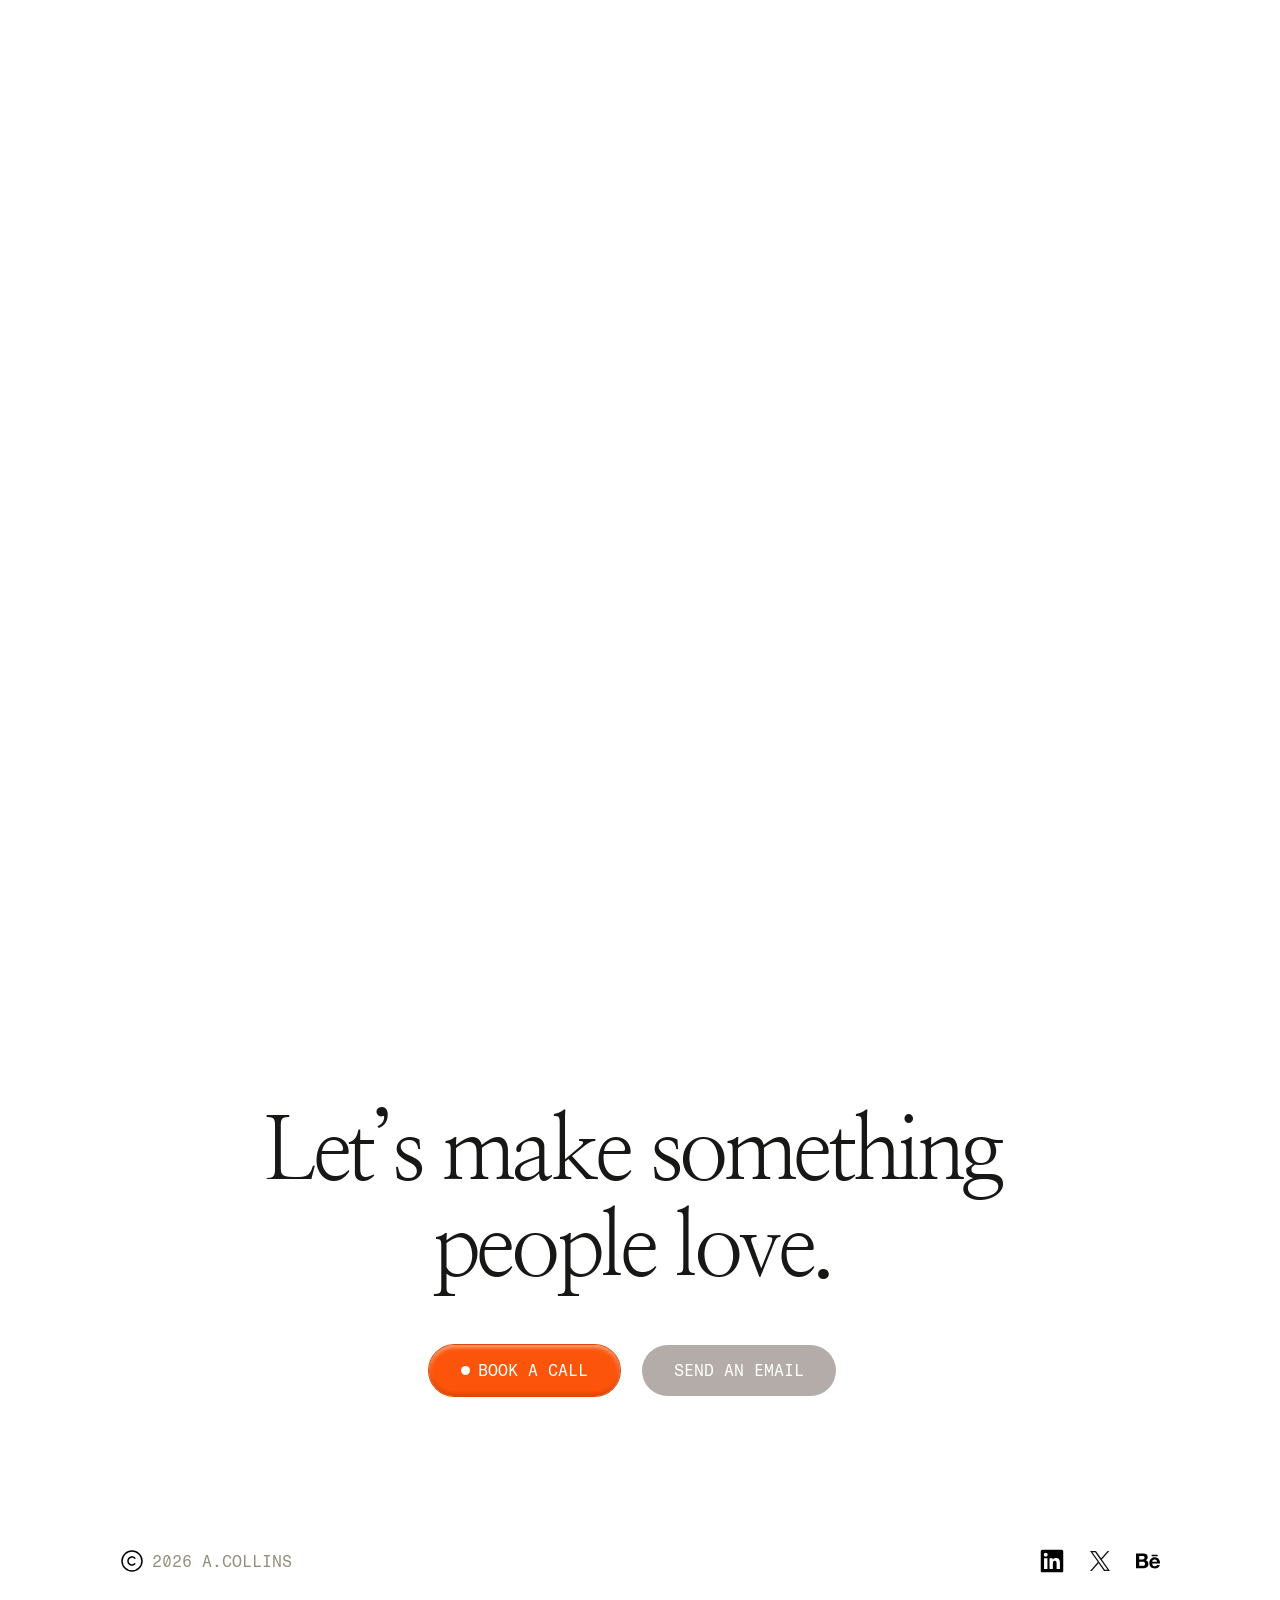
==== commit eef9f042: "Add five case studies and link them from the project grid Brings the Claremont Amany, Monazeni, Nook" ====
--- a/index.html
+++ b/index.html
@@ -632,6 +632,11 @@
 /* Figma gives the first card slightly looser spacing than the other seven. */
 .project--lead { gap: 28px; }
 
+/* The last row holds a single project. Without this it would stretch across
+   the full grid width and read as a different kind of card. */
+.projects__row--solo { justify-content: flex-start; }
+.projects__row--solo .project { flex: 0 1 calc(50% - 16.5px); }
+
 .project__image {
   display: block;
   width: 100%;
@@ -1301,6 +1306,7 @@
   .projects__grid { gap: 96px; }
 
   .projects__row { gap: 24px; }
+  .projects__row--solo .project { flex-basis: calc(50% - 12px); }
 
   .project__name {
     font-size: 30px;
@@ -1415,6 +1421,8 @@
     align-items: stretch;
     gap: 56px;
   }
+
+  .projects__row--solo .project { flex: 1 0 0; }
 
   .project__heading,
   .project--lead .project__heading {
@@ -1737,12 +1745,12 @@
         <div class="projects__row">
           <article data-reveal class="project project--lead">
             <div class="project__media">
-              <img class="project__image" srcset="assets/project-claremont-684.webp 684w, assets/project-claremont.webp 1169w" sizes="(max-width: 768px) calc(100vw - 48px), (max-width: 1024px) 45vw, 585px" loading="lazy" decoding="async" src="assets/project-claremont.webp" alt="Claremont Armani website design" width="1169" height="723">
+              <img class="project__image" srcset="assets/project-claremont-684.webp 684w, assets/project-claremont.webp 1169w" sizes="(max-width: 768px) calc(100vw - 48px), (max-width: 1024px) 45vw, 585px" loading="lazy" decoding="async" src="assets/project-claremont.webp" alt="Claremont Amany website design" width="1169" height="723">
             </div>
             <div class="project__info">
               <div class="project__heading">
-                <h3 class="project__name">Claremont Armani</h3>
-                <a class="project__link" href="https://claremontamany.com/" target="_blank" rel="noopener noreferrer">VISIT SITE<img class="project__arrow" src="assets/icon-arrow.svg" alt="" aria-hidden="true"></a>
+                <h3 class="project__name">Claremont Amany</h3>
+                <a class="project__link" href="work/claremont-amany/">SEE CASE STUDY<img class="project__arrow" src="assets/icon-arrow.svg" alt="" aria-hidden="true"></a>
               </div>
               <ul class="project__tags">
                 <li class="project__tag">2026</li>
@@ -1759,7 +1767,7 @@
             <div class="project__info">
               <div class="project__heading">
                 <h3 class="project__name">Monazeni</h3>
-                <a class="project__link" href="https://monazeni.com/" target="_blank" rel="noopener noreferrer">VISIT SITE<img class="project__arrow" src="assets/icon-arrow.svg" alt="" aria-hidden="true"></a>
+                <a class="project__link" href="work/monazeni/">SEE CASE STUDY<img class="project__arrow" src="assets/icon-arrow.svg" alt="" aria-hidden="true"></a>
               </div>
               <ul class="project__tags">
                 <li class="project__tag">2026</li>
@@ -1795,7 +1803,7 @@
             <div class="project__info">
               <div class="project__heading">
                 <h3 class="project__name">Nookly</h3>
-                <a class="project__link" href="https://nookly.com/" target="_blank" rel="noopener noreferrer">VISIT SITE<img class="project__arrow" src="assets/icon-arrow.svg" alt="" aria-hidden="true"></a>
+                <a class="project__link" href="work/nookly/">SEE CASE STUDY<img class="project__arrow" src="assets/icon-arrow.svg" alt="" aria-hidden="true"></a>
               </div>
               <ul class="project__tags">
                 <li class="project__tag">2025</li>
@@ -1850,7 +1858,7 @@
             <div class="project__info">
               <div class="project__heading">
                 <h3 class="project__name">Glint</h3>
-                <a class="project__link" href="https://www.behance.net/gallery/231883305/Glint-Crypto-wallet-powered-by-chain-abstraction?platform=direct" target="_blank" rel="noopener noreferrer">SEE CASE STUDY<img class="project__arrow" src="assets/icon-arrow.svg" alt="" aria-hidden="true"></a>
+                <a class="project__link" href="work/glint/">SEE CASE STUDY<img class="project__arrow" src="assets/icon-arrow.svg" alt="" aria-hidden="true"></a>
               </div>
               <ul class="project__tags">
                 <li class="project__tag">2025</li>
@@ -1872,6 +1880,25 @@
               <ul class="project__tags">
                 <li class="project__tag">2025</li>
                 <li class="project__tag">EDUCATION TECH</li>
+                <li class="project__tag">WEBSITE DESIGN</li>
+              </ul>
+            </div>
+          </article>
+        </div>
+
+        <div class="projects__row projects__row--solo">
+          <article data-reveal class="project">
+            <div class="project__media">
+              <img class="project__image" srcset="assets/project-objects-684.webp 684w, assets/project-objects.webp 1169w" sizes="(max-width: 768px) calc(100vw - 48px), (max-width: 1024px) 45vw, 585px" loading="lazy" decoding="async" src="assets/project-objects.webp" alt="Objects store design" width="1169" height="831">
+            </div>
+            <div class="project__info">
+              <div class="project__heading">
+                <h3 class="project__name">Objects</h3>
+                <a class="project__link" href="work/objects/">SEE CASE STUDY<img class="project__arrow" src="assets/icon-arrow.svg" alt="" aria-hidden="true"></a>
+              </div>
+              <ul class="project__tags">
+                <li class="project__tag">2026</li>
+                <li class="project__tag">LIFESTYLE E-COMMERCE</li>
                 <li class="project__tag">WEBSITE DESIGN</li>
               </ul>
             </div>
